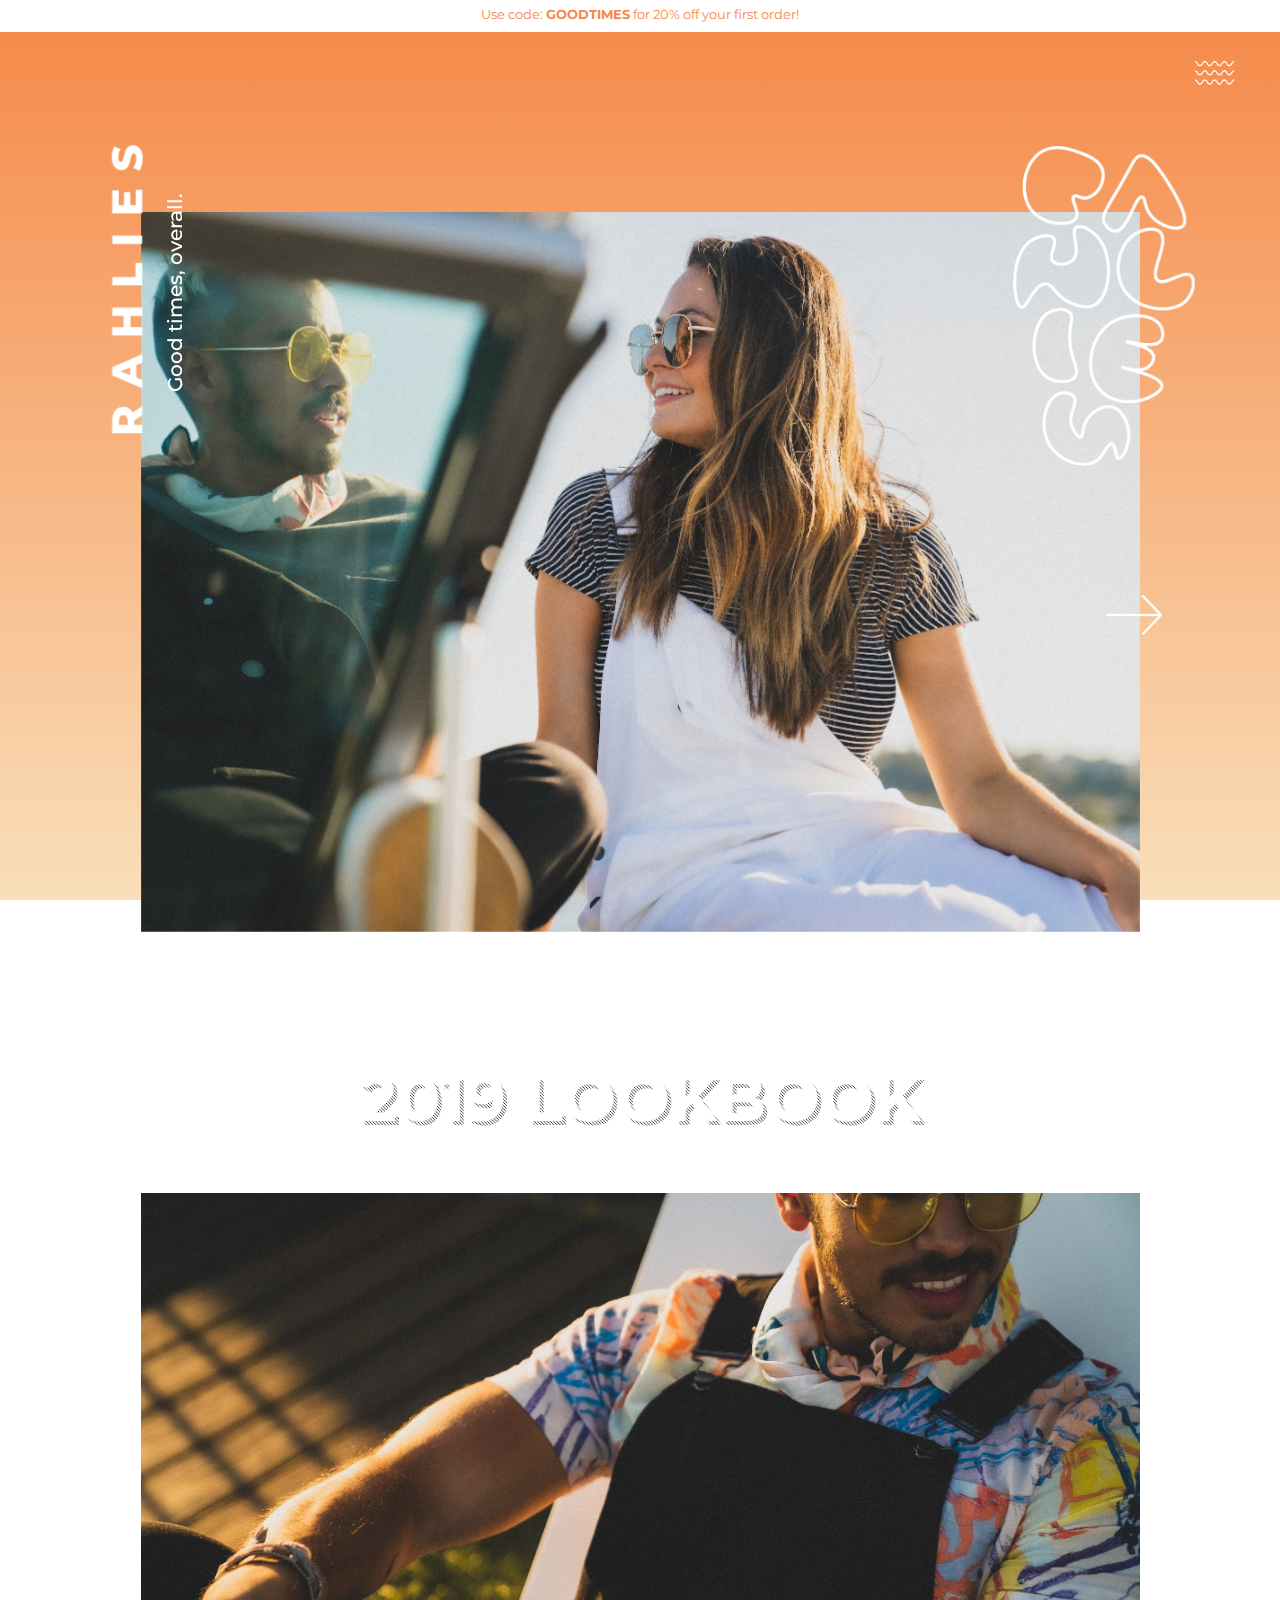
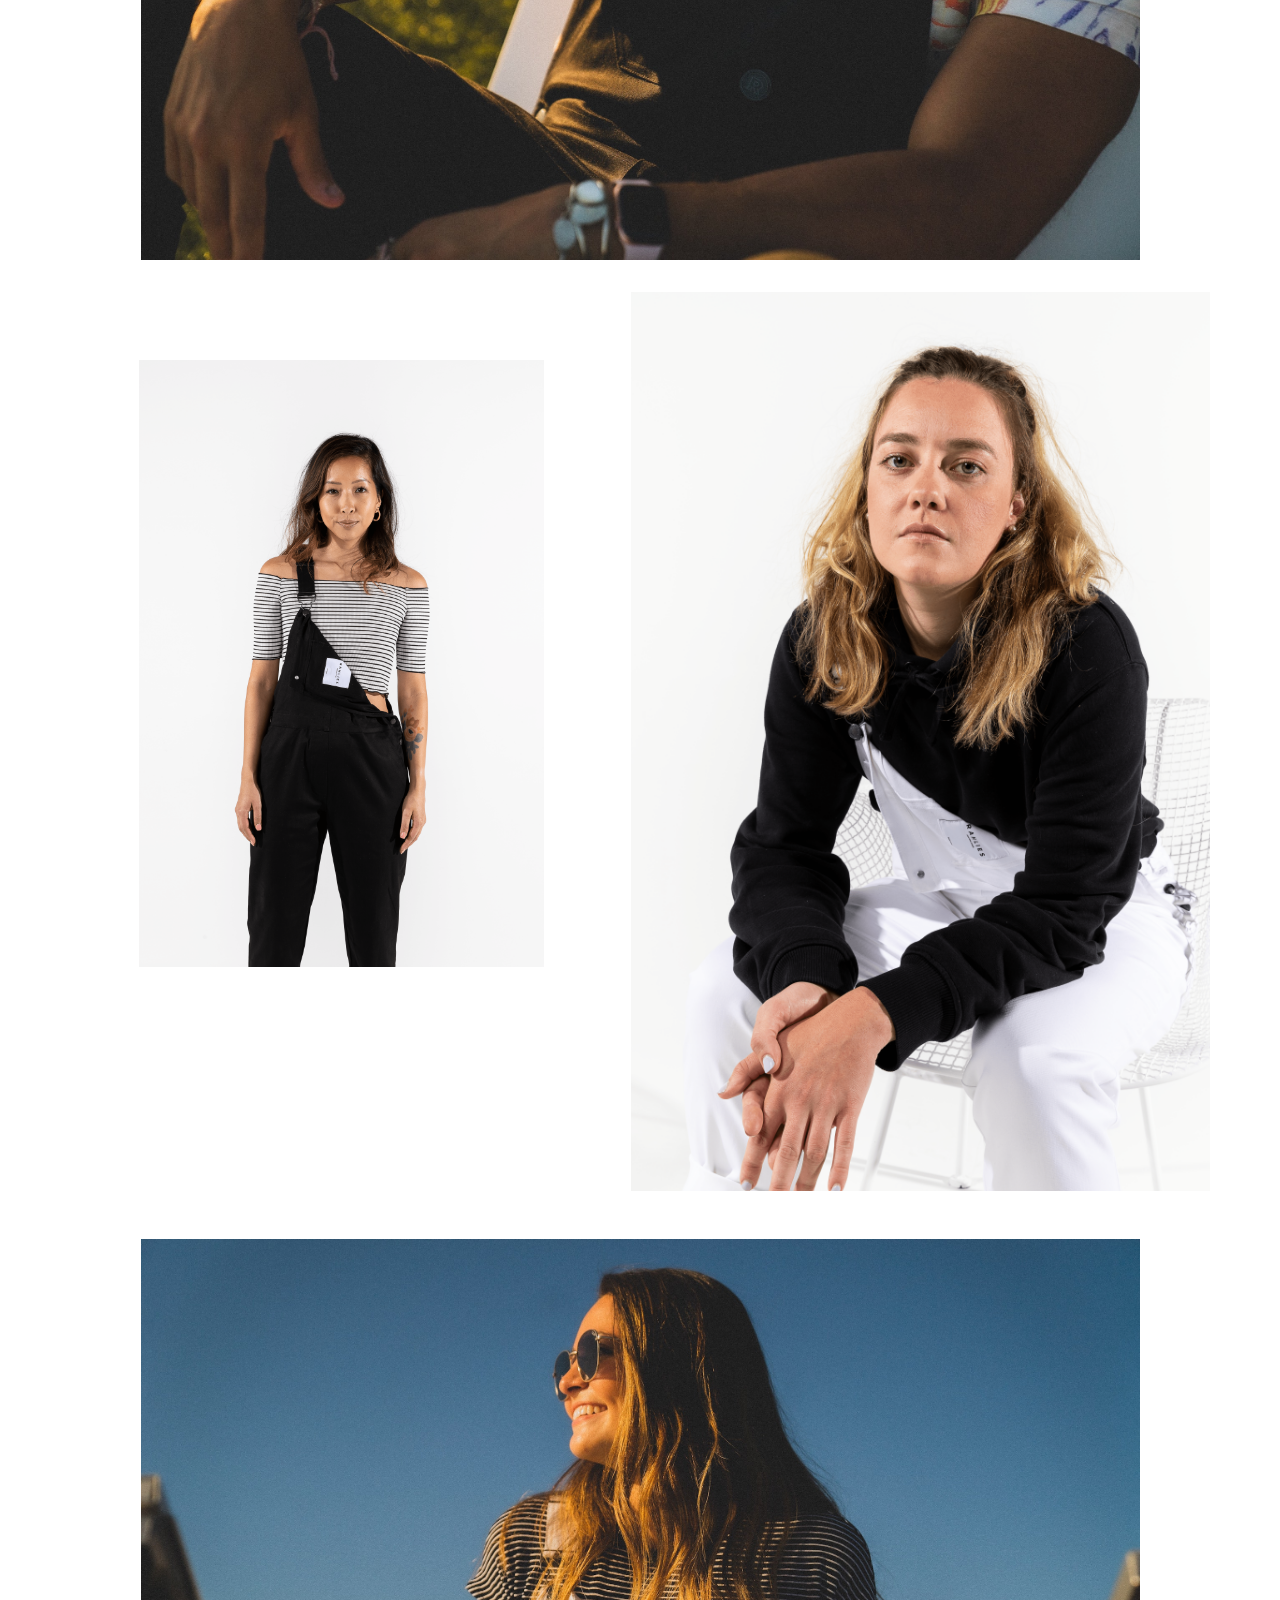
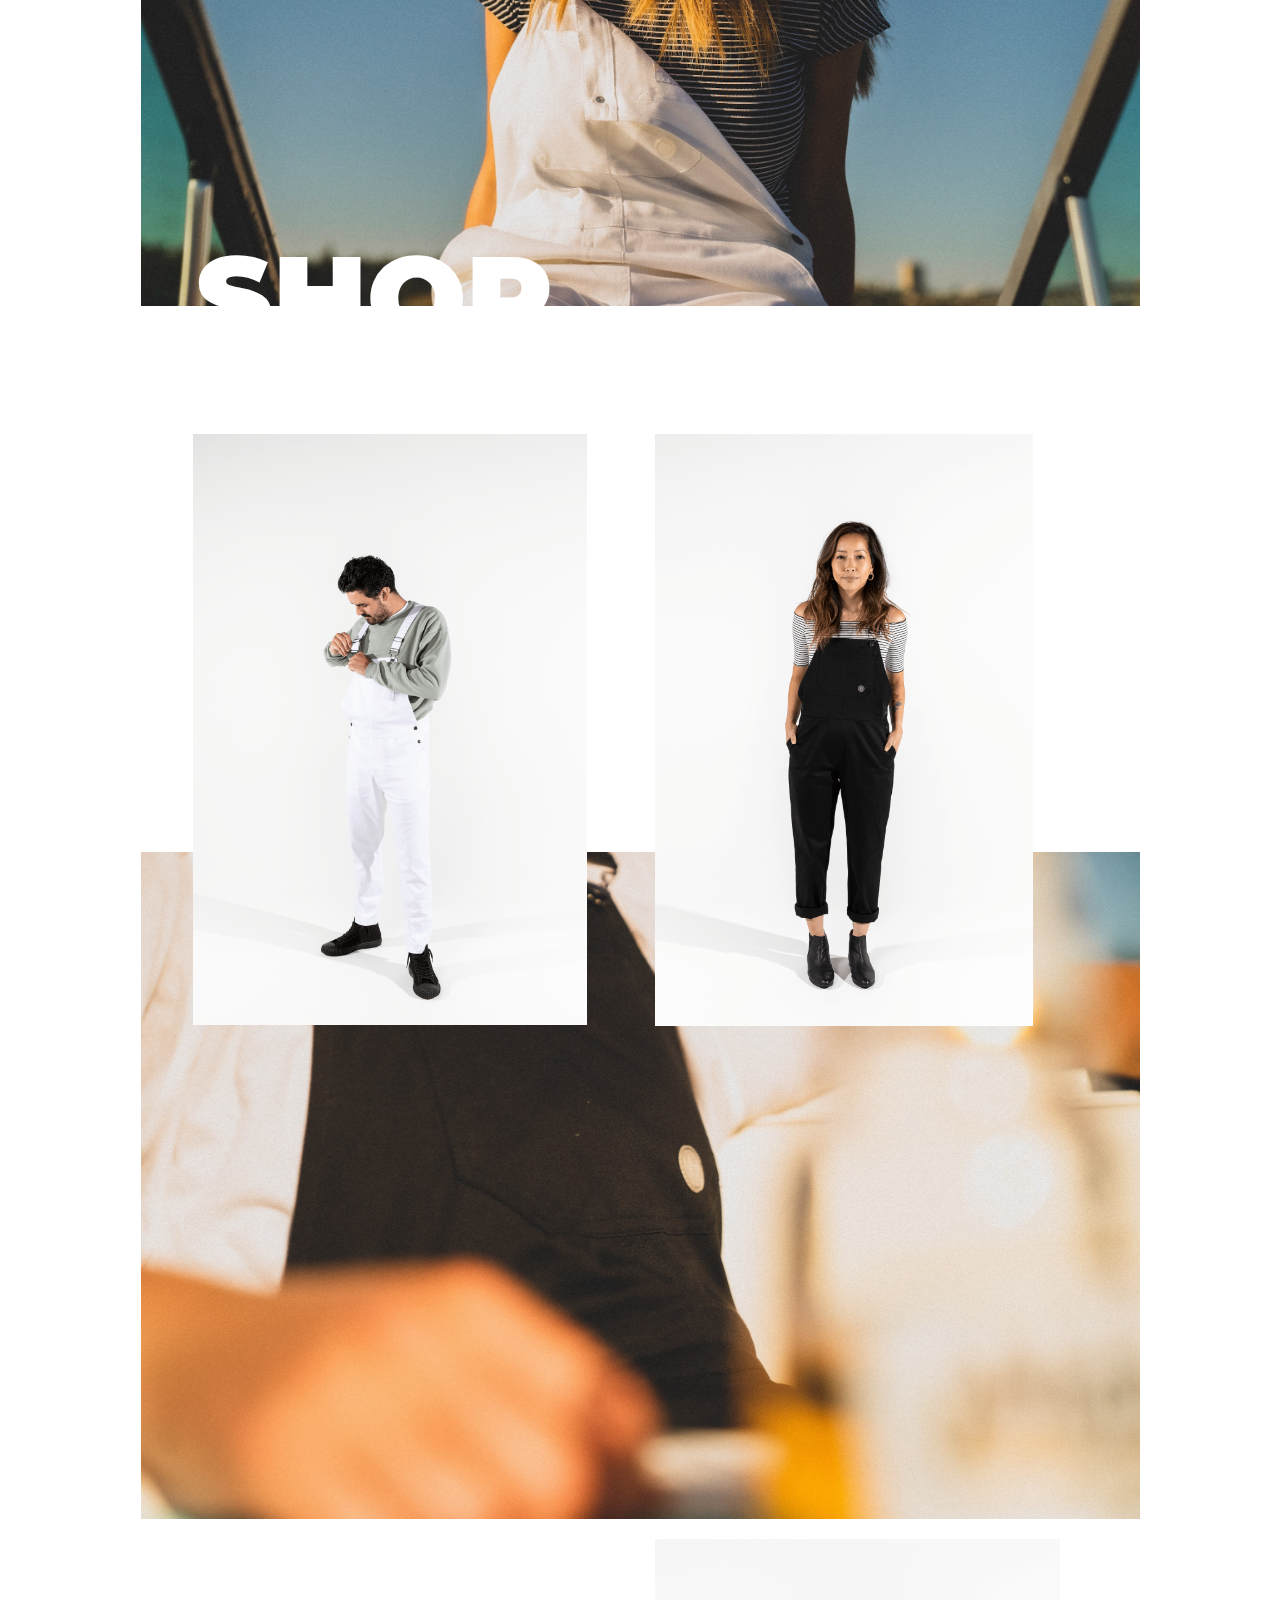
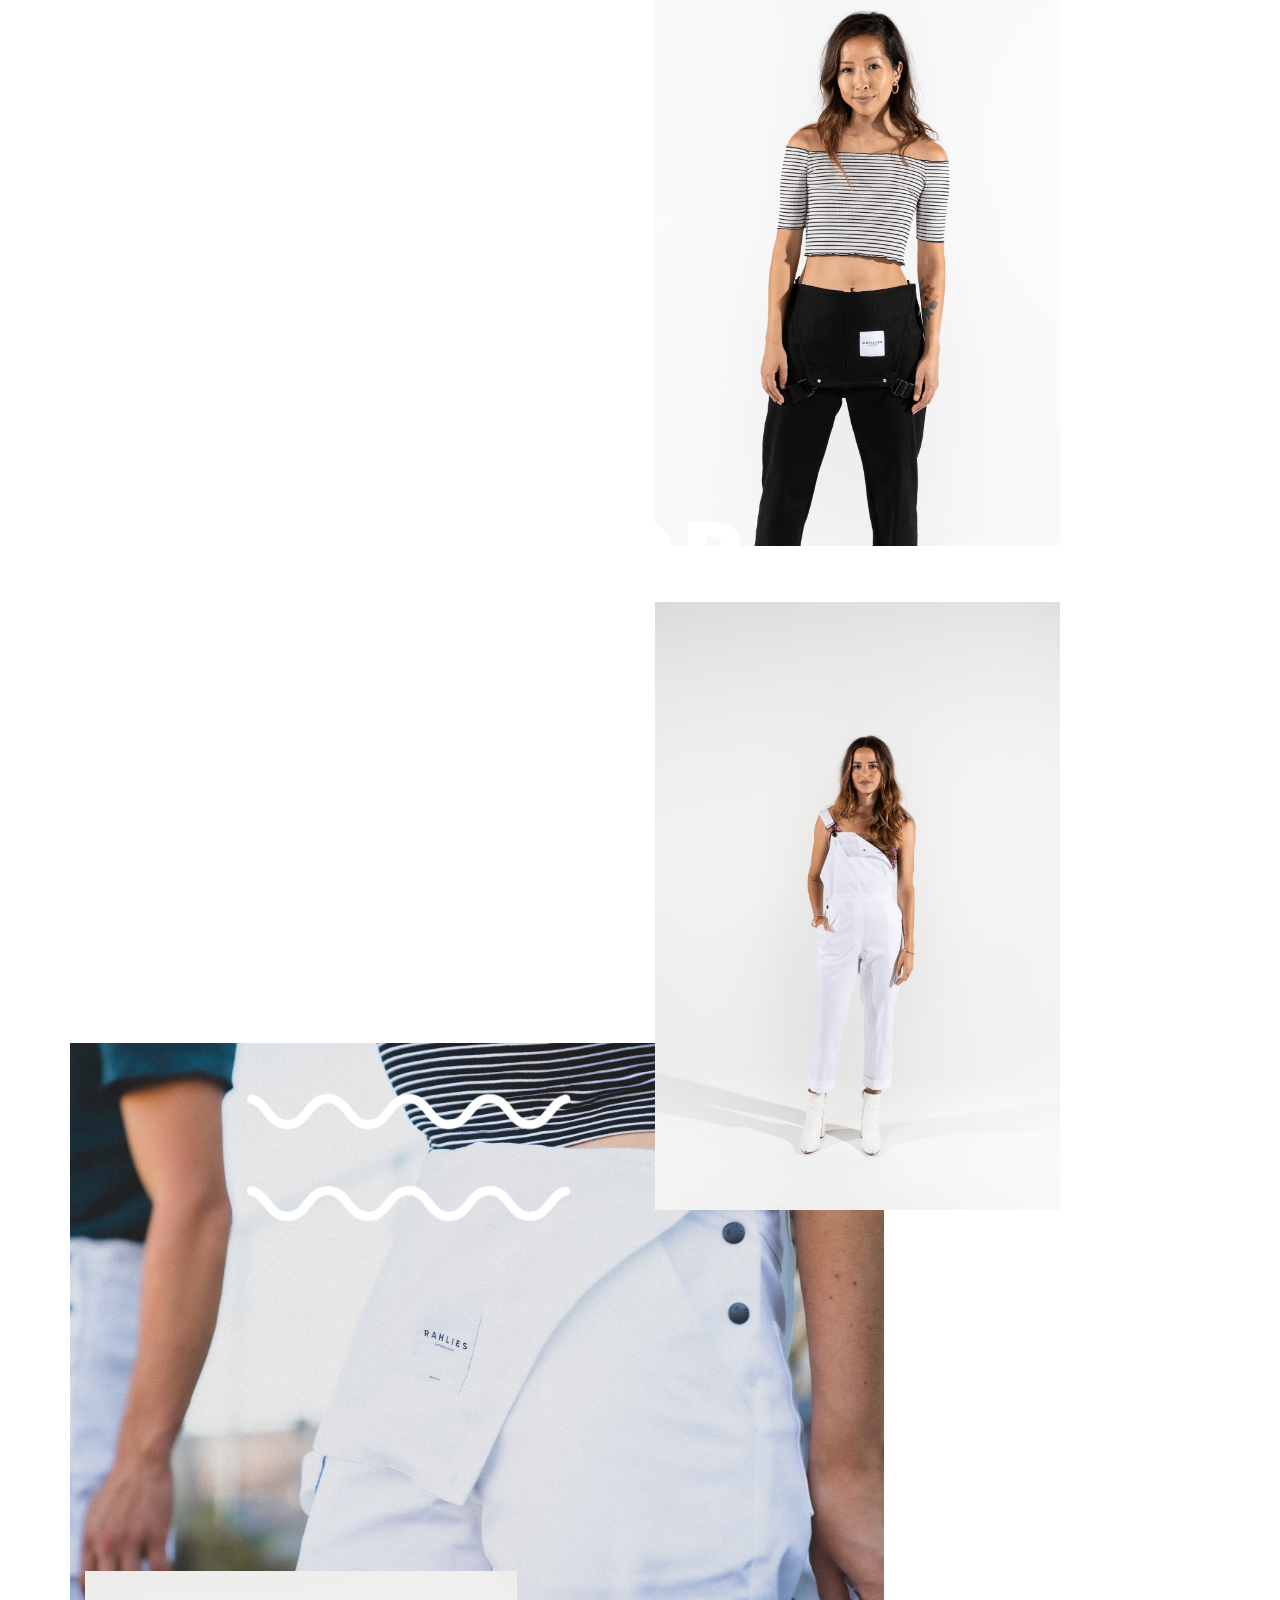
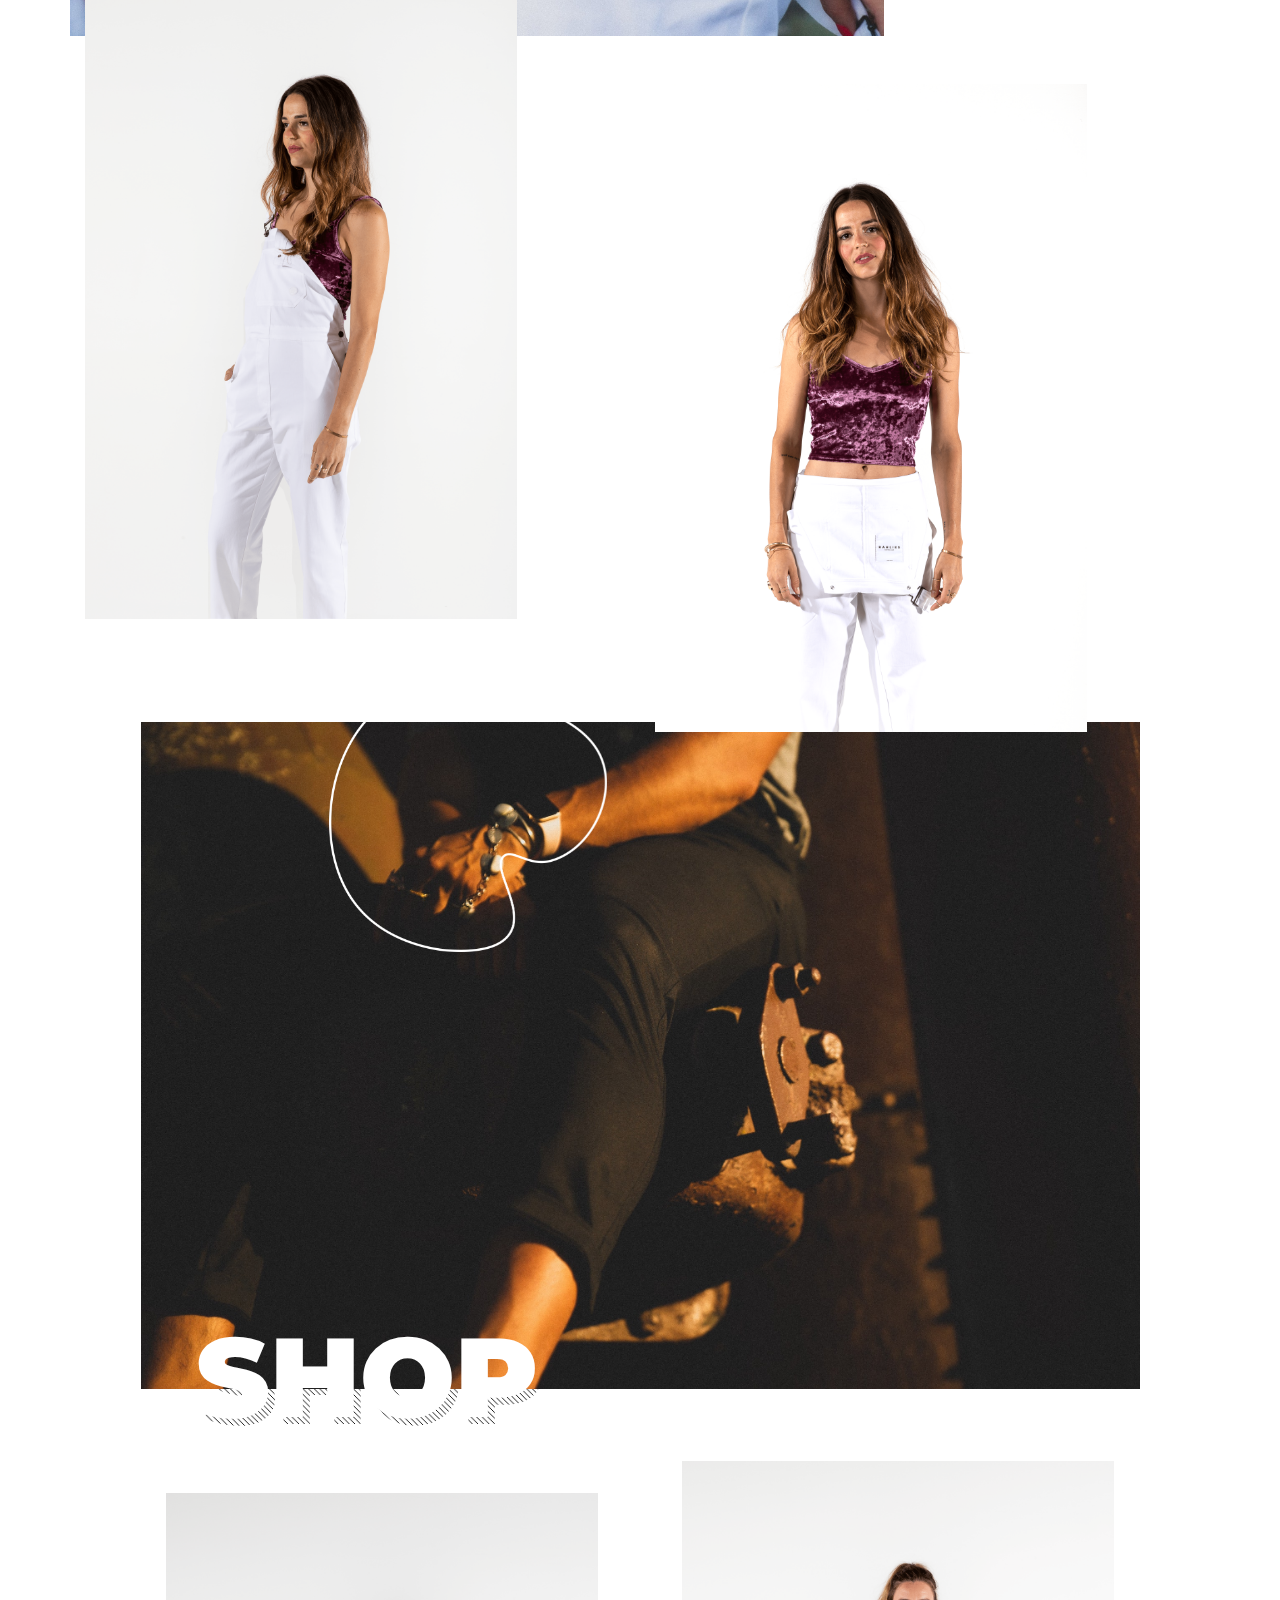
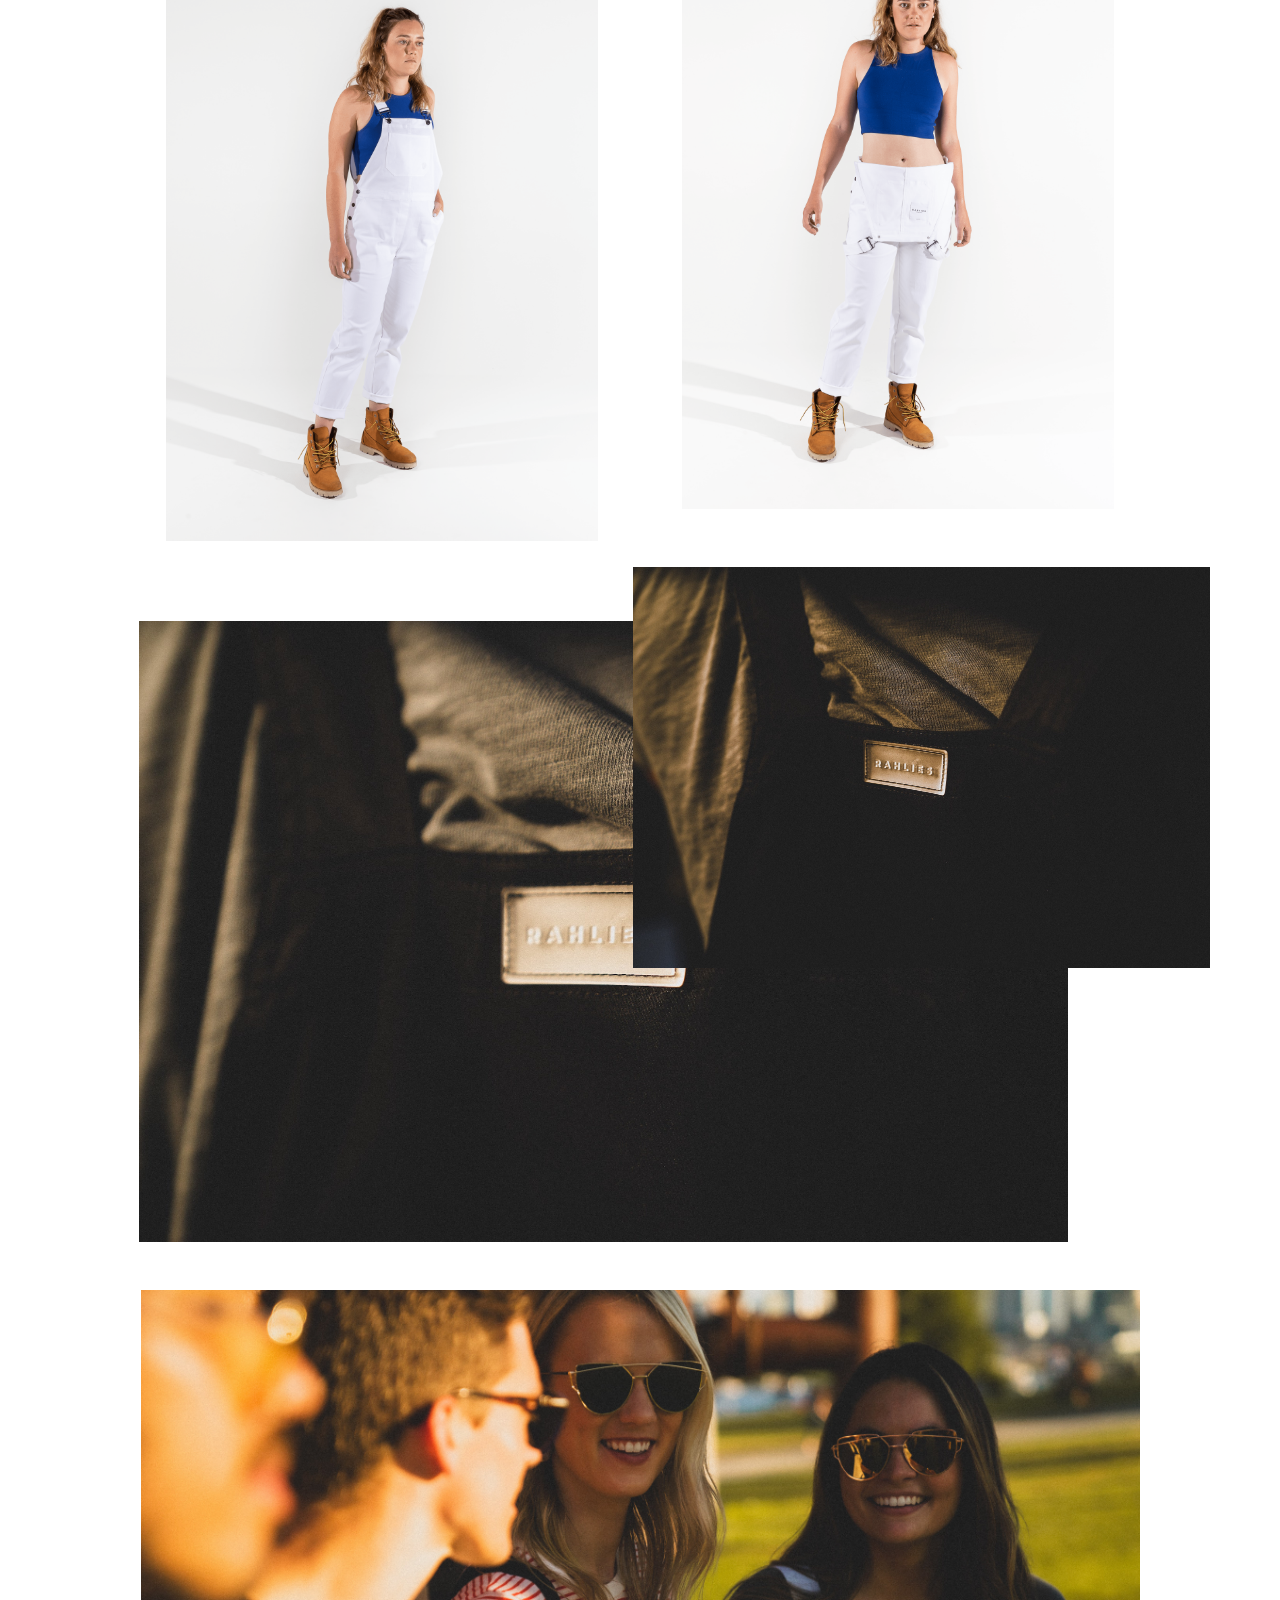
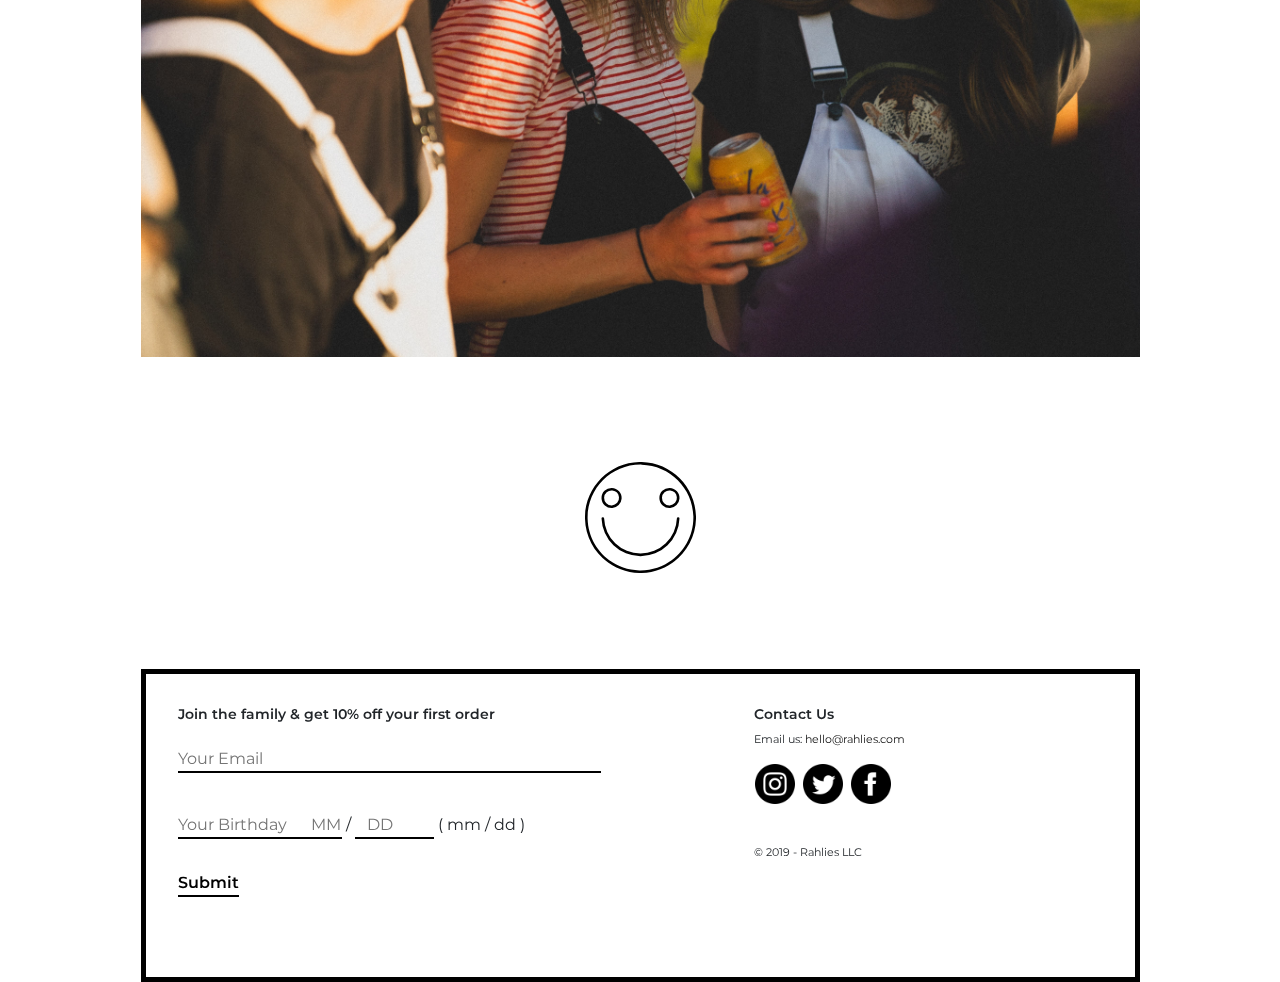
==== index.html @ 3512ba87 "remove black friday sale" ====
<!DOCTYPE html>
<html lang="en">

<head>
  <!-- Global site tag (gtag.js) - Google Analytics -->
<script async src="https://www.googletagmanager.com/gtag/js?id=UA-148819850-1"></script>
<script>
  window.dataLayer = window.dataLayer || [];
  function gtag(){dataLayer.push(arguments);}
  gtag('js', new Date());

  gtag('config', 'UA-148819850-1');
</script>

  <meta charset="utf-8">
  <meta name="viewport" content="width=device-width, initial-scale=1, shrink-to-fit=no">
  <meta name="description" content="Rahlies makes products engineered for a good time - starting with an accessible, durable, and stylish pair of overalls.">
  <meta name="author" content="">
  <!--social graph tags-->
  <meta property="og:title" content="Rahlies - Good times, overall.">
  <meta property="og:description" content="Rahlies overalls are an easy-to-wear uniform for the good times.">
  <meta property="og:image" content="https://rahlies.com/img/rahlies-social.jpg">
  <meta property="og:url" content="https://rahlies.com">

  <meta name="twitter:title" content="Rahlies - Good times, overall.">
  <meta name="twitter:description" content="The easy-to-wear uniform for the good times.">
  <meta name="twitter:image" content="https://rahlies.com/img/rahlies-social.jpg">
  <meta name="twitter:card" content="https://rahlies.com/img/rahlies-social.jpg">  
  <!--end social graph tags-->

  <link rel="icon" type="image/png" href="img/rahlies-favicon.ico">

  <title>Rahlies - Good times, overall.</title>

  <!-- Font Awesome Icons -->
  <link href="vendor/fontawesome-free/css/all.min.css" rel="stylesheet" type="text/css">

  <!-- Google Fonts -->
  <link href="https://fonts.googleapis.com/css?family=Merriweather+Sans:400,700" rel="stylesheet">
  <link href='https://fonts.googleapis.com/css?family=Merriweather:400,300,300italic,400italic,700,700italic' rel='stylesheet' type='text/css'>
  
<link href="https://fonts.googleapis.com/css?family=Montserrat:400,500,600,700,900&display=swap" rel="stylesheet">

  <!-- Plugin CSS -->
  <link href="vendor/magnific-popup/magnific-popup.css" rel="stylesheet">

  <!-- Theme CSS - Includes Bootstrap -->
  <link href="css/creative.css" rel="stylesheet">

  <!-- Facebook Pixel Code -->
<script>
  !function(f,b,e,v,n,t,s)
  {if(f.fbq)return;n=f.fbq=function(){n.callMethod?
  n.callMethod.apply(n,arguments):n.queue.push(arguments)};
  if(!f._fbq)f._fbq=n;n.push=n;n.loaded=!0;n.version='2.0';
  n.queue=[];t=b.createElement(e);t.async=!0;
  t.src=v;s=b.getElementsByTagName(e)[0];
  s.parentNode.insertBefore(t,s)}(window, document,'script',
  'https://connect.facebook.net/en_US/fbevents.js');
  fbq('init', '2423926524486386');
  fbq('track', 'PageView');
</script>
<noscript><img height="1" width="1" style="display:none"
  src="https://www.facebook.com/tr?id=2423926524486386&ev=PageView&noscript=1"
/></noscript>
<!-- End Facebook Pixel Code -->

</head>

<body id="" class="gradient-bg-body">
  
  <div class="full-page">
  <div class="promo-banner">
    <a href="/shop"><p>Use code: <strong>GOODTIMES</strong> for 20% off your first order!</p></a>
  </div>
  <!-- Navigation -->
 <!-- <nav class="navbar navbar-expand-lg navbar-light fixed-top py-3" id="mainNav">
    <div class="container">
      <a class="navbar-brand js-scroll-trigger" href="#page-top">Rahlies</a>
      <button class="navbar-toggler navbar-toggler-right" type="button" data-toggle="collapse" data-target="#navbarResponsive" aria-controls="navbarResponsive" aria-expanded="false" aria-label="Toggle navigation">
        <span class="navbar-toggler-icon"></span>
      </button>
      <div class="collapse navbar-collapse" id="navbarResponsive">
        <ul class="navbar-nav ml-auto my-2 my-lg-0">
          <li class="nav-item">
            <a class="nav-link js-scroll-trigger" href="#about">Brand</a>
          </li>
          <li class="nav-item">
            <a class="nav-link js-scroll-trigger" href="#services">Shop</a>
          </li>
          <li class="nav-item">
            <a class="nav-link js-scroll-trigger" href="#portfolio">Fun</a>
          </li>
          <li class="nav-item">
            <a class="nav-link js-scroll-trigger" href="#contact">Contact</a>
          </li>
        </ul>
      </div>
    </div>
  </nav> -->
<nav class="navbar navbar-light bg-light">
      <!--<a class="navbar-brand nav-left-logo" href="#">
        <img class="nav-logo" src="../img/rahlies-avatar.png">
      </a>-->
    <button class="navbar-toggler" type="button" data-toggle="collapse" data-target="#navbarNavAltMarkup" aria-controls="navbarNavAltMarkup" aria-expanded="false" aria-label="Toggle navigation">
      <p><span class="navbar-toggler-icon"></span>
        <!--<span class="navbar-toggler-icon"></span>--></p>
    </button>
    <div class="collapse navbar-collapse" id="navbarNavAltMarkup">
      <div class="navbar-nav">
        <!--<p><span class="toggler-text">MENU</span>-->
        <!--<span class="navbar-toggler-icon"></span></p>-->
        <div class="spacer"></div>
        <a class="nav-item nav-link nav-link-1 collapsed-nav-link" href="/">HOME</a>
        <a class="nav-item nav-link nav-link-1 collapsed-nav-link" href="/brand">BRAND</a>
        <a class="nav-item nav-link nav-link-2 collapsed-nav-link" href="/shop">SHOP</a>
        <a class="nav-item nav-link nav-link-4 collapsed-nav-link" href="#" data-toggle="modal" data-target="#exampleModalCenter">CONTACT</a>
        <a class="nav-item nav-link nav-link-2 collapsed-nav-link" href="/fun">FUN</a>
        <a href="/fun"><img src="img/rahlies-illo-smile-white.png"></a>
        
      </div>
    </div>
  </nav>

<div class="col hero-link-top-left text-left sticky-logo">
  <a href="/"><img src="img/rahlies-logo-white.svg"></a>
  <!--<a class="hero-link brand-link" data-shadow="BRAND" href="/brand">BRAND</a>-->
</div>

<div class="col hero-link-top-left text-left">
  <h1>Good times, overall.</h1>
  <!--<a class="hero-link brand-link" data-shadow="BRAND" href="/brand">BRAND</a>-->
</div>
  <!-- Masthead -->


  <header class="masthead">
    <div class="container container-bg">
      <!--<div class="row">
        <div class="col text-center hero-logo-row">
          <img class="hero-logo" src="img/rahlies-avatar.png">

        </div>
      </div>-->
      <div class="row">
        
        <div class="col hero-link-top-right text-right">
          
          <img class="rahlies-tattoo" src="img/rahlies-seasonal-treatment-white.png">
          
        </div>
      </div>
      <div class="row">
        <div id="carouselExampleIndicators" class="col-lg align-self-center carousel slide" data-ride="carousel" data-interval="false">
         <!-- <ol class="carousel-indicators">
              <li data-target="#carouselExampleIndicators" data-slide-to="0" class="active"></li>
              <li data-target="#carouselExampleIndicators" data-slide-to="1"></li>
              <li data-target="#carouselExampleIndicators" data-slide-to="2"></li>
            </ol> -->
          <div class="hero-overlay carousel-inner">
          
              <div class="carousel-item active">
                <img class="hero-img" src="img/DSC08153-min.jpg">
              </div>

              <div class="carousel-item">
                <img class="hero-img" src="img/DSC08494-min.jpg">
              </div>

              <div class="carousel-item">
                <img class="hero-img" src="img/DSC08567-min.jpg">
              </div>

              <div class="carousel-item">
                <img class="hero-img" src="img/DSC08073-min.jpg">
              </div>

              <!--<h1 class="hero-text">Good times, overall.</h1>-->
            <!--<h1 class="hero-text"><a class="hero-link shop-link" href="/shop">
            <span>G</span>
            <span>o</span>
            <span>o</span>
            <span>d&nbsp;</span>
            <span>t</span>
            <span>i</span>
            <span>m</span>
            <span>e</span>
            <span>s</span>
            <span>,&nbsp;</span>
            <span>o</span>
            <span>v</span>
            <span>e</span>
            <span>r</span>
            <span>a</span>
            <span>l</span>
            <span>l</span>
            <span>.</span>
          </a>
          </h1>-->
              <!--<img class="hero-text-logo" src="img/rahlies-white.png">-->
              <!--<img class="hero-logo" src="img/rahlies-avatar.png">-->
            
            
          </div>
          <!--<a class="carousel-control-prev" href="#carouselExampleIndicators" role="button" data-slide="prev">
            <span class="carousel-control-prev-icon" aria-hidden="true"></span>
            <span class="sr-only">Previous</span>
          </a>-->
          <a class="carousel-control-next" href="#carouselExampleIndicators" role="button" data-slide="next">
            <span class="carousel-control-next-icon" aria-hidden="true"></span>
            <span class="sr-only">Next</span>
          </a>
        </div>
      </div>
      <div class="row">
        <div class="col hero-link-base-left text-left">
          <!--<a class="hero-link fun-link" href="/fun">FUN</a>-->
        </div>
        <div class="col hero-link-base-right text-right">
          <!-- Button trigger modal 
          <a class="hero-link shop-link" href="/shop">
            <span>S</span>
            <span>H</span>
            <span>O</span>
            <span>P</span>
          </a>-->

          
          <!--<a class="hero-link brand-link contact-link" data-shadow="CONTACT" href="" data-toggle="modal" data-target="#exampleModalCenter">CONTACT</a>-->

        </div>
      </div>
    </div>
  </header>

<div class="spacer"></div>
<div class="spacer"></div>


<!--LOOKBOOK START-->  

<div class="container lookbook-container">
    <!--<hr class="home-hr">-->
    <div class="spacer"></div>
    <div class="spacer"></div>
    <div class="spacer"></div>
    <div class="spacer"></div>
    <div class="spacer"></div>
    <div class="spacer"></div>

  
      <div class="row text-center" id="lookbook">
        <div class="col">
          <h2><span class="hero-link brand-link contact-link" data-shadow="2019 ">2019&nbsp;</span><span class="hero-link brand-link contact-link" data-shadow="LOOKBOOK">LOOKBOOK</span></h2>
        </div>
      </div>

      <div class="lookbook-hero negative-spacer-big">
        <img class="lookbook-img" src="img/compressjpeg/DSC08567-min.jpg">
      </div>

      <div class="row lookbook-right">
        <div class="col-6">
          <img class="lookbook-img-left-1 lookbook-img" src="img/compresspng/RAHLIES_SELECTS-2-min.png">
        </div>
        <div class="col-6">
          <img class="lookbook-img-right-1 lookbook-img" src="img/compresspng/RAHLIES_SELECTS-7-min.png">
        </div>
      </div>

      <div class="lookbook-hero">
        <img class="lookbook-img" src="img/compressjpeg/DSC08304-min.jpg">
      </div>
      
      <div class="lookbook-link-left">
        <a class="fun-link" href="/shop">SHOP</a>
      </div>
      
      <div class="row lookbook-even">
        <div class="col-6">
          <img class="lookbook-even-left lookbook-img" src="img/compresspng/RAHLIES_SELECTS-12-min.png">
        </div>
        <div class="col-6">
          <img class="lookbook-even-right lookbook-img" src="img/compresspng/RAHLIES_SELECTS-1-min.png">
        </div>
      </div>

      <div class="lookbook-hero">
        <img class="lookbook-img" src="img/compressjpeg/DSC08210-min.jpg">
      </div>
    

      <div class="row lookbook-left">
        <div class="col-6">
          <img class="lookbook-left-img-left lookbook-img" src="img/compresspng/RAHLIES_SELECTS-9-min.png">
        </div>
        <div class="col-6">
          <img class="lookbook-left-img-right lookbook-img" src="img/compresspng/RAHLIES_SELECTS-4-min.png">
        </div>
      </div>

      <div class="lookbook-link-right">
        <a class="shop-link" href="/shop">
          <span>S</span>
          <span>H</span>
          <span>O</span>
          <span>P</span>
        </a>
      </div>

      <div class="row lookbook-left-graphic">
        <div class="col-6">
          <img class="lookbook-left-graphic-img" src="img/waves-2.png">
        </div>
        <div class="col-6">
          <img class="lookbook-left-img-right lookbook-img" src="img/compresspng/RAHLIES_SELECTS-15-min.png">
        </div>
      </div>

      <div class="lookbook-hero-left">
        <img class="lookbook-img" src="img/compressjpeg/DSC08081-min.jpg">
      </div>

      <div class="row lookbook-left-high">
        <div class="col-6">
          <img class="lookbook-left-high-left lookbook-img" src="img/compresspng/RAHLIES_SELECTS-16-min.png">
        </div>
        <div class="col-6">
          <img class="lookbook-left-high-right lookbook-img" src="img/compresspng/RAHLIES_SELECTS-17-min.png">
        </div>
      </div>

      <div class="lookbook-graphic-left">
        <img src="img/rahlies-r.png">
      </div>

      <div class="lookbook-hero">
        <img class="lookbook-img" src="img/compressjpeg/DSC08538-min.jpg">
      </div>

      <div class="lookbook-link-left negative-spacer">
        <a class="" href="/shop">
          <span class="lookbook-shop-link" data-shadow="SHOP">SHOP</span>
        </a>
      </div>

      <div class="row lookbook-right-high">
        <div class="col-6">
          <img class="lookbook-right-high-left lookbook-img" src="img/compresspng/RAHLIES_SELECTS-5-min.png">
        </div>
        <div class="col-6">
          <img class="lookbook-right-high-right lookbook-img" src="img/compresspng/RAHLIES_SELECTS-6-min.png">
        </div>
      </div>

      <div class="row lookbook-left-large">
        <div class="col-6">
          <img class="lookbook-left-large-left lookbook-img" src="img/compressjpeg/DSC08094-min.jpg">
        </div>
        <div class="col-6">
          <img class="lookbook-left-large-right lookbook-img" src="img/compressjpeg/DSC08090-min.jpg">
        </div>
      </div>

      <div class="lookbook-hero">
        <img class="lookbook-img" src="img/DSC08497-min.jpg">
      </div>
<div class="spacer"></div>
    <div class="text-center">
      <a href="/fun"><img class="lookbook-center-graphic" src="img/rahlies-illo-smile.svg"></a>
    </div>



  </div>

<!--LOOKBOOK END-->

   <footer>
      <div class="container">
        <div class="row footer-box">
          <div class="col-md-7 footer-email">
            <h5>Join the family & get 10% off your first order </h5>

            <!-- Begin Mailchimp Signup Form -->
            
            <div id="mc_embed_signup">
            <form action="https://gmail.us4.list-manage.com/subscribe/post?u=6692727a1b8654508b4d84a8b&amp;id=1fada4ad0e" method="post" id="mc-embedded-subscribe-form" name="mc-embedded-subscribe-form" class="validate" target="_blank" novalidate>
                <div id="mc_embed_signup_scroll">
              
            <div class="mc-field-group">
            </label>
              <input type="email" value="" name="EMAIL" class="email-form required email" id="mce-EMAIL" placeholder="Your Email">
            </div>
            
            <div class="mc-field-group size1of2">
              <div class="datefield birthday-form">
                <!--<label for="mce-BIRTHDAY-month">Birthday </label>-->
                <span class="subfield monthfield"><input class="birthday bday-input-left" type="text" pattern="[0-9]*" value="" placeholder="Your Birthday      MM" size="2" maxlength="2" name="BIRTHDAY[month]" id="mce-BIRTHDAY-month"></span> / 
                <span class="subfield dayfield"><input class="birthday bday-input-right" type="text" pattern="[0-9]*" value="" placeholder="   DD" size="2" maxlength="2" name="BIRTHDAY[day]" id="mce-BIRTHDAY-day"></span> 
                <span class="small-meta nowrap">( mm / dd )</span>
              </div>
            </div>  <div id="mce-responses" class="clear">
                <div class="response" id="mce-error-response" style="display:none"></div>
                <div class="response" id="mce-success-response" style="display:none"></div>
              </div>    <!-- real people should not fill this in and expect good things - do not remove this or risk form bot signups-->
                <div style="position: absolute; left: -5000px;" aria-hidden="true"><input type="text" name="b_6692727a1b8654508b4d84a8b_1fada4ad0e" tabindex="-1" value=""></div>
                <div class="clear"><input type="submit" value="Submit" name="subscribe" id="mc-embedded-subscribe" class="button email-submit"></div>
                </div>
            </form>
            </div>
            <script type='text/javascript' src='//s3.amazonaws.com/downloads.mailchimp.com/js/mc-validate.js'></script><script type='text/javascript'>(function($) {window.fnames = new Array(); window.ftypes = new Array();fnames[0]='EMAIL';ftypes[0]='email';fnames[1]='FNAME';ftypes[1]='text';fnames[2]='LNAME';ftypes[2]='text';fnames[3]='ADDRESS';ftypes[3]='address';fnames[4]='PHONE';ftypes[4]='phone';fnames[5]='BIRTHDAY';ftypes[5]='birthday';}(jQuery));var $mcj = jQuery.noConflict(true);</script>
<!--End mc_embed_signup-->


            
          </div>
          <div class="col-md-5 footer-contact">
            <h5>Contact Us</h5>
            <p>Email us: <a href="mailto:hello@rahlies.com">hello@rahlies.com</a></p>
            <!--<p>Text us: 503-704-9586</p>-->
            <div class="row social-icons">
              <a class="social-icon" target="_blank" href="https://www.instagram.com/rahlies"><img src="img/instagram-black.png"></a>
              <a class="social-icon" target="_blank" href="https://twitter.com/RahliesOveralls"><img src="img/twitter-black.png"></a>
              <a class="social-icon" target="_blank" href="https://www.facebook.com/rahliesoveralls"><img src="img/facebook-black.png"></a>
            </div>
            <p class="text-left hero-copyright">&copy; 2019 - Rahlies LLC</p>
          </div>
        </div>
      </div>
    </footer>

</div>
    <!--Contact Modal -->
            <div class="modal fade" id="exampleModalCenter" tabindex="-1" role="dialog" aria-labelledby="exampleModalCenterTitle" aria-hidden="true">
              <div class="modal-dialog modal-dialog-centered" role="document">
                <div class="modal-content">
                  <div class="modal-header">
                    <p class="modal-title col row text-left" id="exampleModalLongTitle">Question? Partnership idea? Party invite?<br>We'd love to hear from you here or at <a href="mailto:hello@rahlies.com">hello@rahlies.com</a>.</p>
                   <img class="contact-treatment" src="img/rahlies-seasonal-treatment.svg">
                   <img class="contact-treatment-2" src="img/rahlies-illo-smile.svg">
                    <button type="button" class="close" data-dismiss="modal" aria-label="Close">
                      <span aria-hidden="true">&times;</span>
                    </button>
                  </div>
                  
                  <div class="modal-body">
                    <form method="POST" action="https://formspree.io/hello@rahlies.com">
                      <input class="col contact-form form-control form-control-top" type="email" name="email" placeholder="Your email">
                      <textarea class="col contact-form form-control form-control-bottom" name="message" placeholder="Your message"></textarea>
                      <button class="col contact-submit" type="submit">SEND</button>
                    </form>
                  </div>
                  
                </div>
              </div>
            </div>
<!--Contact Modal end-->


  <!-- Portfolio Section
  <section id="portfolio">
    <div class="container-fluid p-0">
      <div class="row no-gutters">
        <div class="col-lg-4 col-sm-6">
          <a class="portfolio-box" href="img/portfolio/fullsize/1.jpg">
            <img class="img-fluid" src="img/portfolio/thumbnails/1.jpg" alt="">
            <div class="portfolio-box-caption">
              <div class="project-category text-white-50">
                Category
              </div>
              <div class="project-name">
                Project Name
              </div>
            </div>
          </a>
        </div>
        <div class="col-lg-4 col-sm-6">
          <a class="portfolio-box" href="img/portfolio/fullsize/2.jpg">
            <img class="img-fluid" src="img/portfolio/thumbnails/2.jpg" alt="">
            <div class="portfolio-box-caption">
              <div class="project-category text-white-50">
                Category
              </div>
              <div class="project-name">
                Project Name
              </div>
            </div>
          </a>
        </div>
        <div class="col-lg-4 col-sm-6">
          <a class="portfolio-box" href="img/portfolio/fullsize/3.jpg">
            <img class="img-fluid" src="img/portfolio/thumbnails/3.jpg" alt="">
            <div class="portfolio-box-caption">
              <div class="project-category text-white-50">
                Category
              </div>
              <div class="project-name">
                Project Name
              </div>
            </div>
          </a>
        </div>
        <div class="col-lg-4 col-sm-6">
          <a class="portfolio-box" href="img/portfolio/fullsize/4.jpg">
            <img class="img-fluid" src="img/portfolio/thumbnails/4.jpg" alt="">
            <div class="portfolio-box-caption">
              <div class="project-category text-white-50">
                Category
              </div>
              <div class="project-name">
                Project Name
              </div>
            </div>
          </a>
        </div>
        <div class="col-lg-4 col-sm-6">
          <a class="portfolio-box" href="img/portfolio/fullsize/5.jpg">
            <img class="img-fluid" src="img/portfolio/thumbnails/5.jpg" alt="">
            <div class="portfolio-box-caption">
              <div class="project-category text-white-50">
                Category
              </div>
              <div class="project-name">
                Project Name
              </div>
            </div>
          </a>
        </div>
        <div class="col-lg-4 col-sm-6">
          <a class="portfolio-box" href="img/portfolio/fullsize/6.jpg">
            <img class="img-fluid" src="img/portfolio/thumbnails/6.jpg" alt="">
            <div class="portfolio-box-caption p-3">
              <div class="project-category text-white-50">
                Category
              </div>
              <div class="project-name">
                Project Name
              </div>
            </div>
          </a>
        </div>
      </div>
    </div>
  </section>-->

  <!-- Footer 
  <footer class="bg-light py-5">
    <div class="container">
      <div class="small text-center text-muted">Copyright &copy; 2019 - Rahlies LLC</div>
    </div>
  </footer>-->

  <!-- Buy button -->

<script type="text/javascript">
/*<![CDATA[*/
(function () {
  var scriptURL = 'https://sdks.shopifycdn.com/buy-button/latest/buy-button-storefront.min.js';
  if (window.ShopifyBuy) {
    if (window.ShopifyBuy.UI) {
      ShopifyBuyInit();
    } else {
      loadScript();
    }
  } else {
    loadScript();
  }
  function loadScript() {
    var script = document.createElement('script');
    script.async = true;
    script.src = scriptURL;
    (document.getElementsByTagName('head')[0] || document.getElementsByTagName('body')[0]).appendChild(script);
    script.onload = ShopifyBuyInit;
  }
  function ShopifyBuyInit() {
    var client = ShopifyBuy.buildClient({
      domain: 'rahlies.myshopify.com',
      storefrontAccessToken: 'd102430037b108e40ee23a835d74143f',
    });
    ShopifyBuy.UI.onReady(client).then(function (ui) {
      ui.createComponent('cart', {
        id: '2004494417966',
        node: document.getElementById('product-component-1567999384194'),
        moneyFormat: '%24%7B%7Bamount%7D%7D',
        options: {
  "product": {
    "styles": {
      "product": {
        "@media (min-width: 601px)": {
          "max-width": "calc(25% - 20px)",
          "margin-left": "20px",
          "margin-bottom": "50px"
        },
        "text-align": "left"
      },
      "button": {
        "font-family": "Montserrat, sans-serif",
        "font-weight": "bold",
        "font-size": "14px",
        "padding-top": "10px",
        "padding-bottom": "10px",
        "padding-left": "15px",
        "padding-right": "15px",
        "color": "#fff",
        ":hover": {
          "color": "#000",
          "background-color": "#e6e6e6"
        },
        "background-color": "#111",
        ":focus": {
          "background-color": "#e6e6e6"
        }
      },
      "quantityInput": {
        "font-size": "14px",
        "padding-top": "15px",
        "padding-bottom": "15px"
      }
    },
    "contents": {
      "img": false,
      "title": false,
      "price": false
    },
    "text": {
      "button": "Add to cart"
    },
    "googleFonts": [
      "Montserrat"
    ]
  },
  "productSet": {
    "styles": {
      "products": {
        "@media (min-width: 601px)": {
          "margin-left": "-20px"
        }
      }
    }
  },
  "modalProduct": {
    "contents": {
      "img": false,
      "imgWithCarousel": true,
      "button": false,
      "buttonWithQuantity": true
    },
    "styles": {
      "product": {
        "@media (min-width: 601px)": {
          "max-width": "100%",
          "margin-left": "0px",
          "margin-bottom": "0px"
        }
      },
      "button": {
        "font-family": "Montserrat, sans-serif",
        "font-weight": "bold",
        "font-size": "14px",
        "padding-top": "15px",
        "padding-bottom": "15px",
        "color": "#fff",
        ":hover": {
          "color": "#000000",
          "background-color": "#e6e6e6"
        },
        "background-color": "#111",
        ":focus": {
          "background-color": "#e6e6e6"
        }
      },
      "quantityInput": {
        "font-size": "14px",
        "padding-top": "15px",
        "padding-bottom": "15px"
      }
    },
    "googleFonts": [
      "Montserrat"
    ],
    "text": {
      "button": "Add to cart"
    }
  },
  "option": {
    "styles": {
      "label": {
        "font-family": "Montserrat",
        "font-size": "12px",
    "margin-left": ".2rem",
    "color": "black"
      },
      "select": {
        "font-family": "Montserrat, sans-serif",
        "font-weight": "bold"
      }
    },
    "googleFonts": [
      "Montserrat"
    ]
  },
 "cart": {
    "styles": {
      "button": {
        "font-family": "Montserrat, sans-serif",
        "font-weight": "bold",
        "font-size": "14px",
        "padding-top": "15px",
        "padding-bottom": "15px",
        "color": "#fff",
        ":hover": {
          "color": "#fff",
          "background-color": "#e6e6e6"
        },
        "background-color": "#111",
        ":focus": {
          "background-color": "#e6e6e6"
        }
      }
    },
    "text": {
      "total": "Subtotal",
      "button": "Checkout"
    },
    "googleFonts": [
      "Montserrat"
    ]
  },
  "toggle": {
    "styles": {
      "toggle": {
        "font-family": "Montserrat, sans-serif",
        "font-weight": "bold",
        "background-color": "#111",
        ":hover": {
          "background-color": "#111"
        },
        ":focus": {
          "background-color": "#e6e6e6"
        }
      },
      "count": {
        "font-size": "14px",
        "color": "#fff",
        ":hover": {
          "color": "#fff"
        }
      },
      "iconPath": {
        "fill": "#fff"
      }
    },
    "googleFonts": [
      "Montserrat"
    ]
  }
},
      });
    });
  }
})();
/*]]>*/
</script>

  <!-- Bootstrap core JavaScript -->
  <script src="vendor/jquery/jquery.min.js"></script>
  <script src="vendor/bootstrap/js/bootstrap.bundle.min.js"></script>

  <!-- Plugin JavaScript -->
  <script src="vendor/jquery-easing/jquery.easing.min.js"></script>
  <script src="vendor/magnific-popup/jquery.magnific-popup.min.js"></script>

  <!-- Custom scripts for this template -->
  <script src="js/creative.min.js"></script>

</body>

</html>
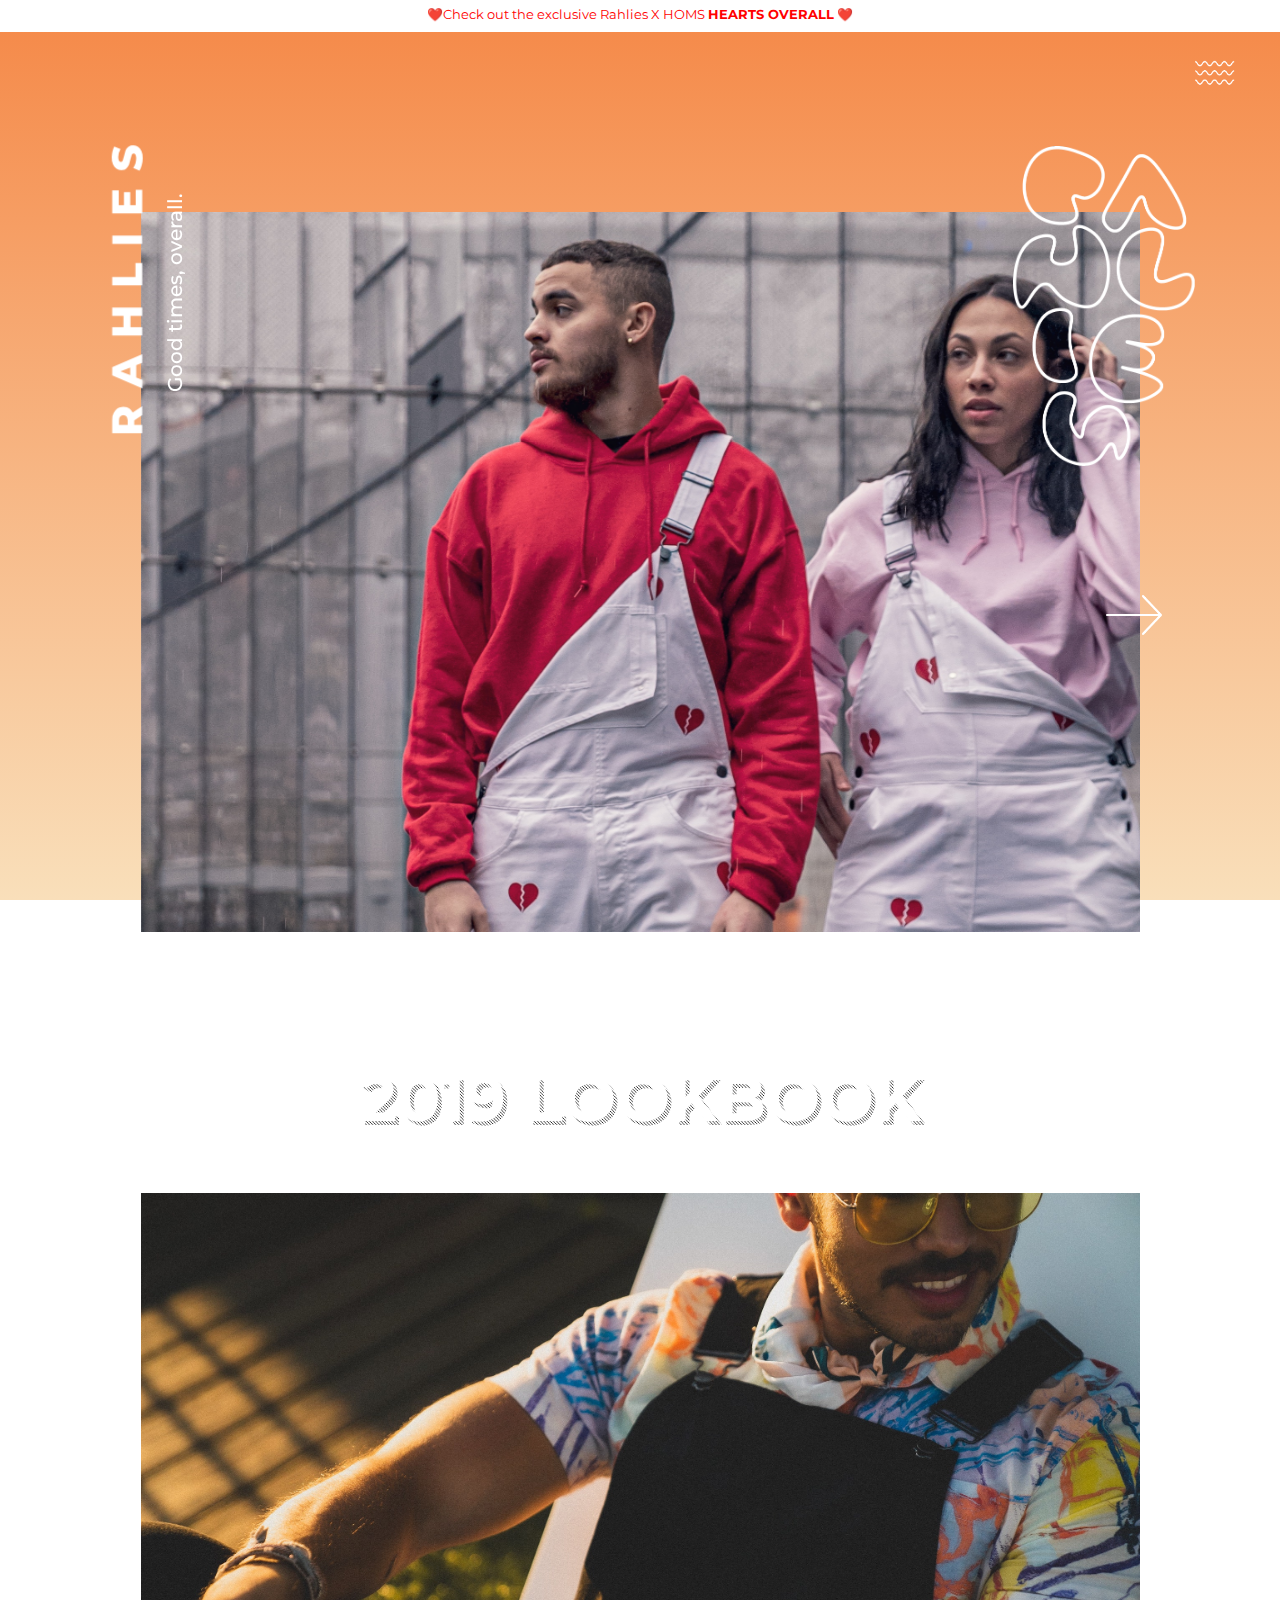
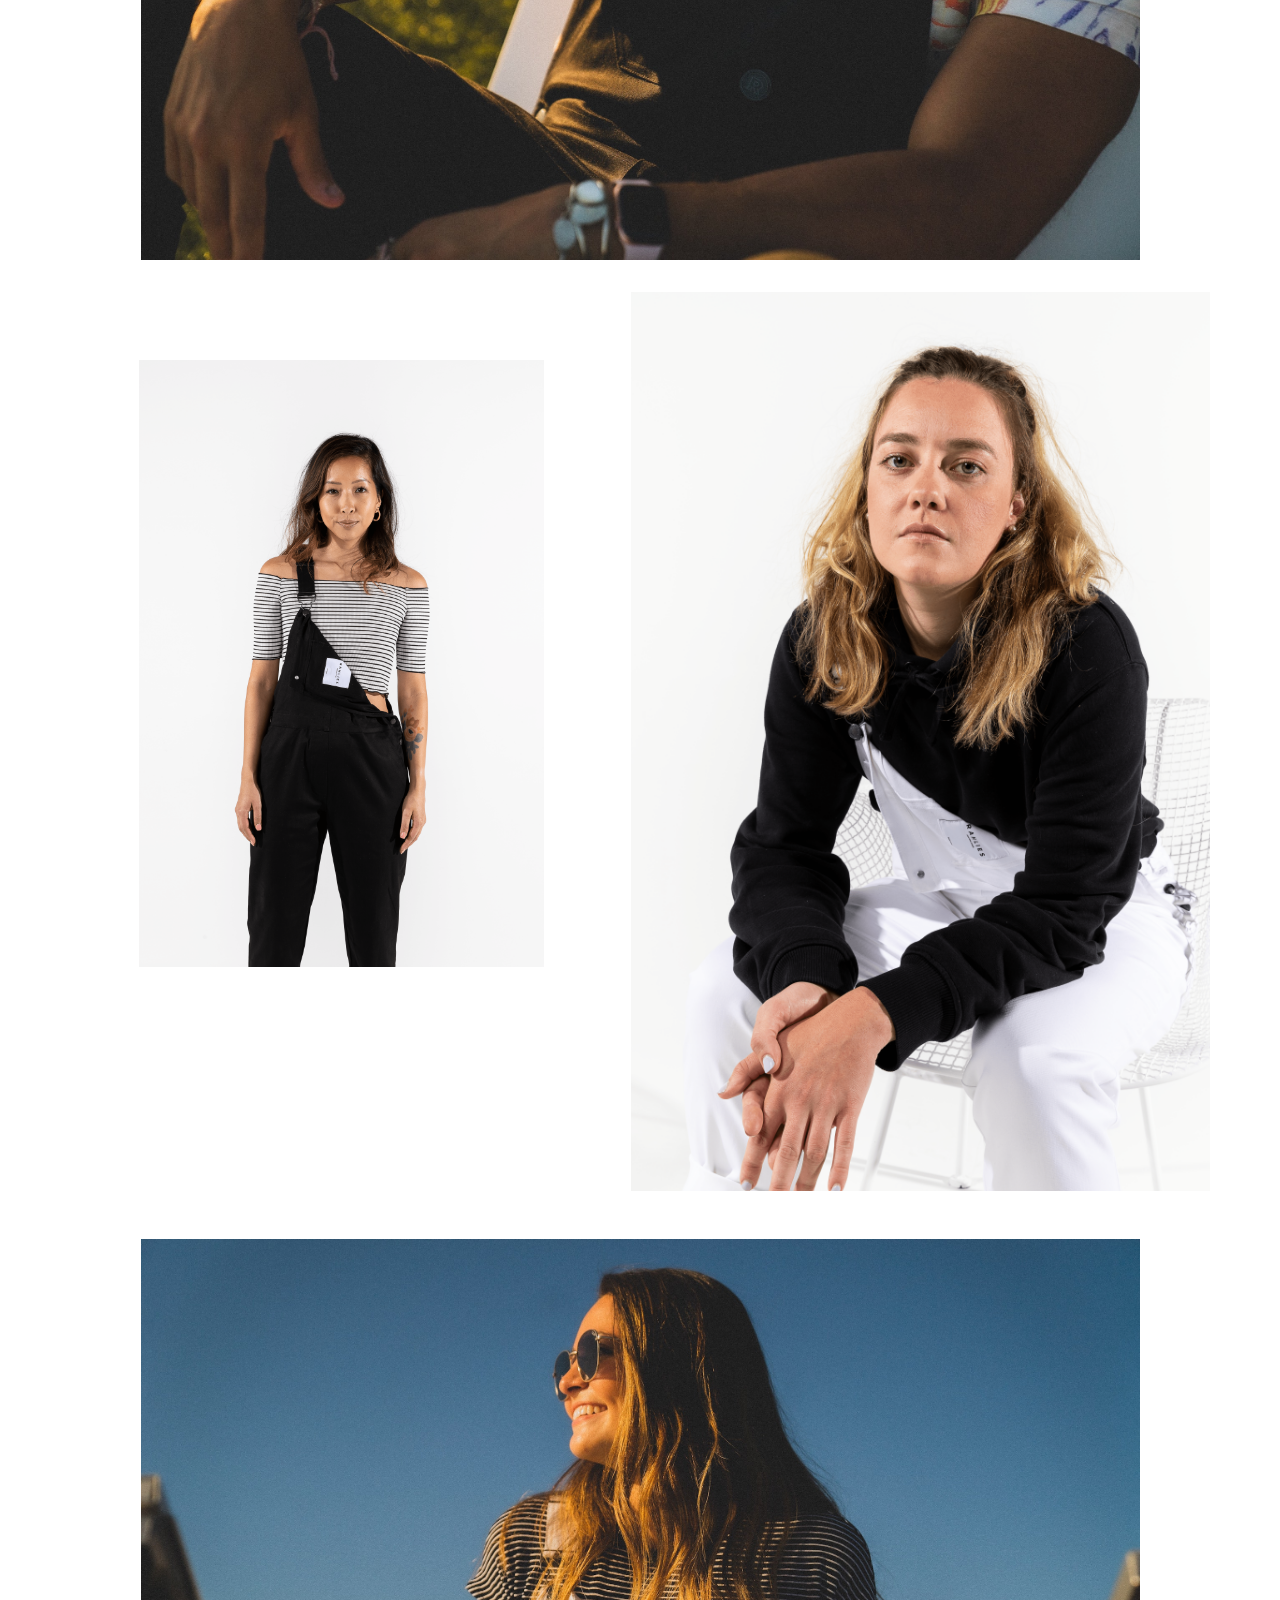
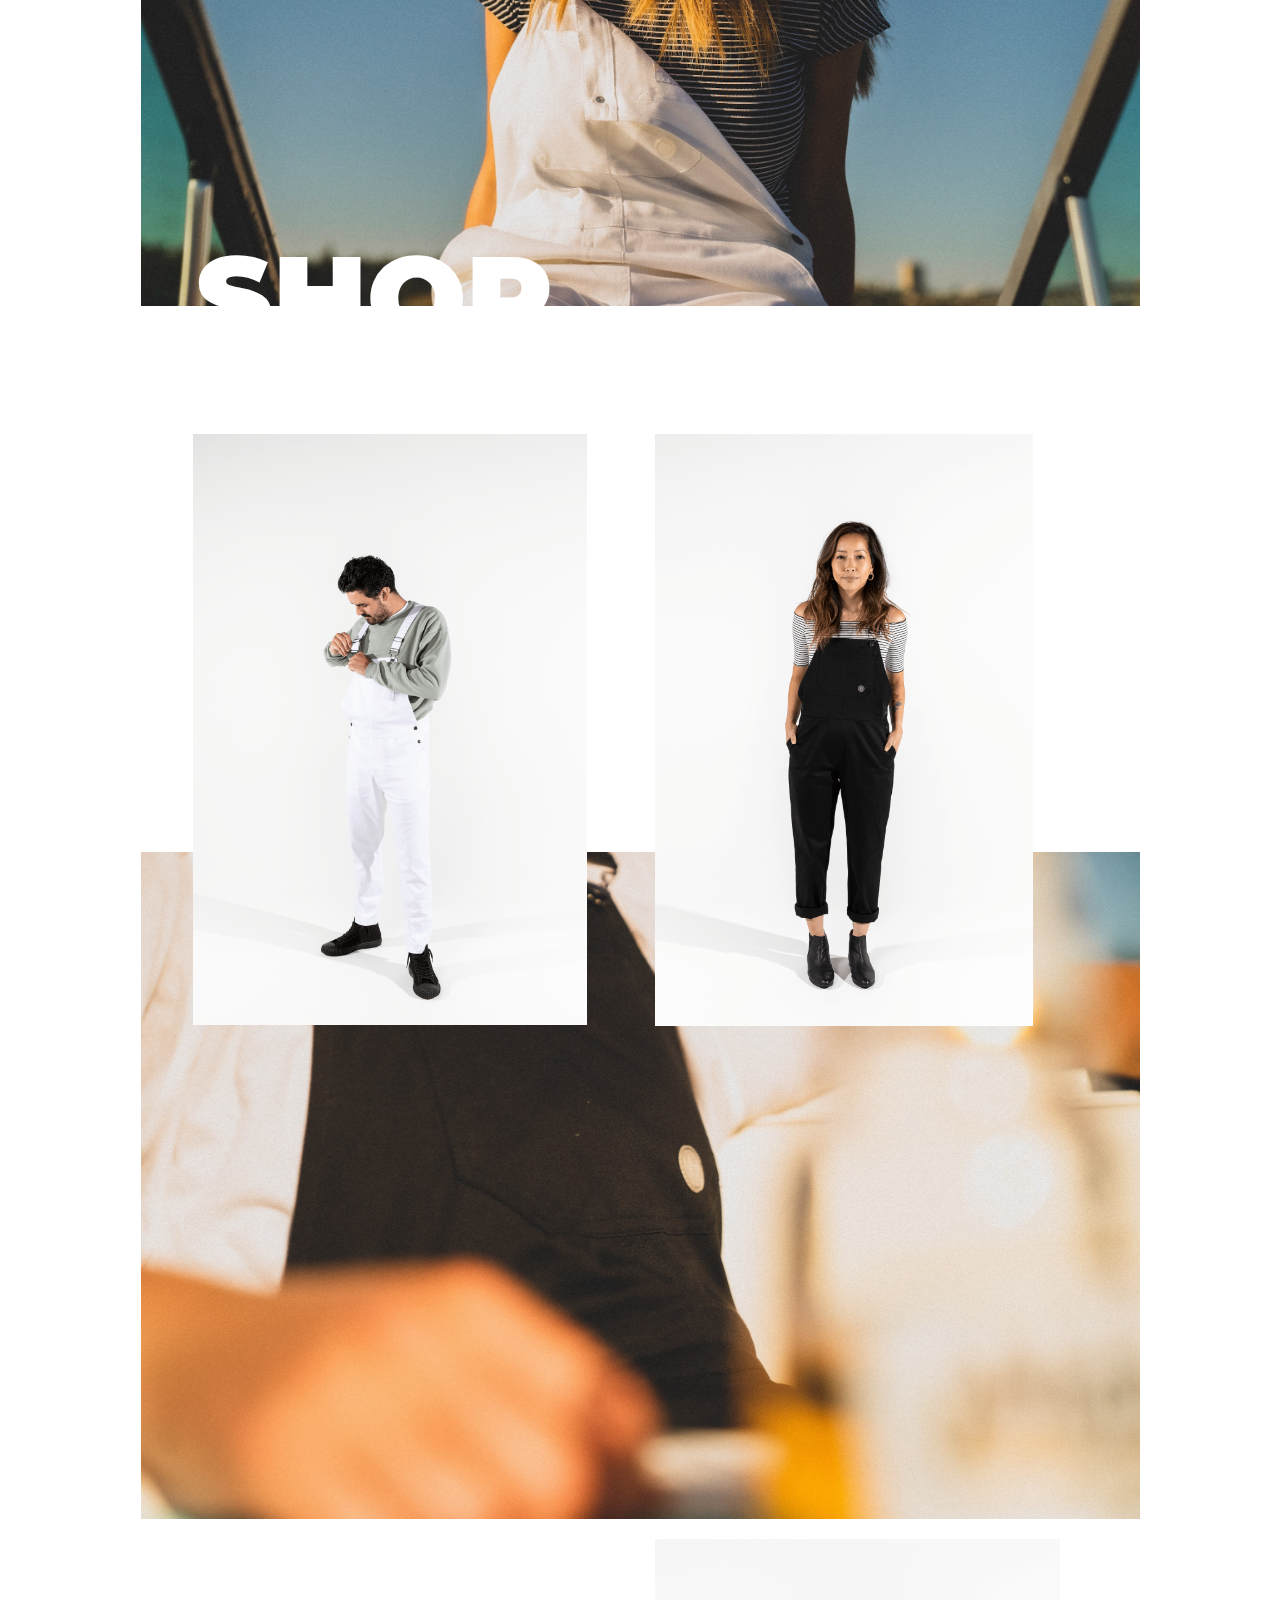
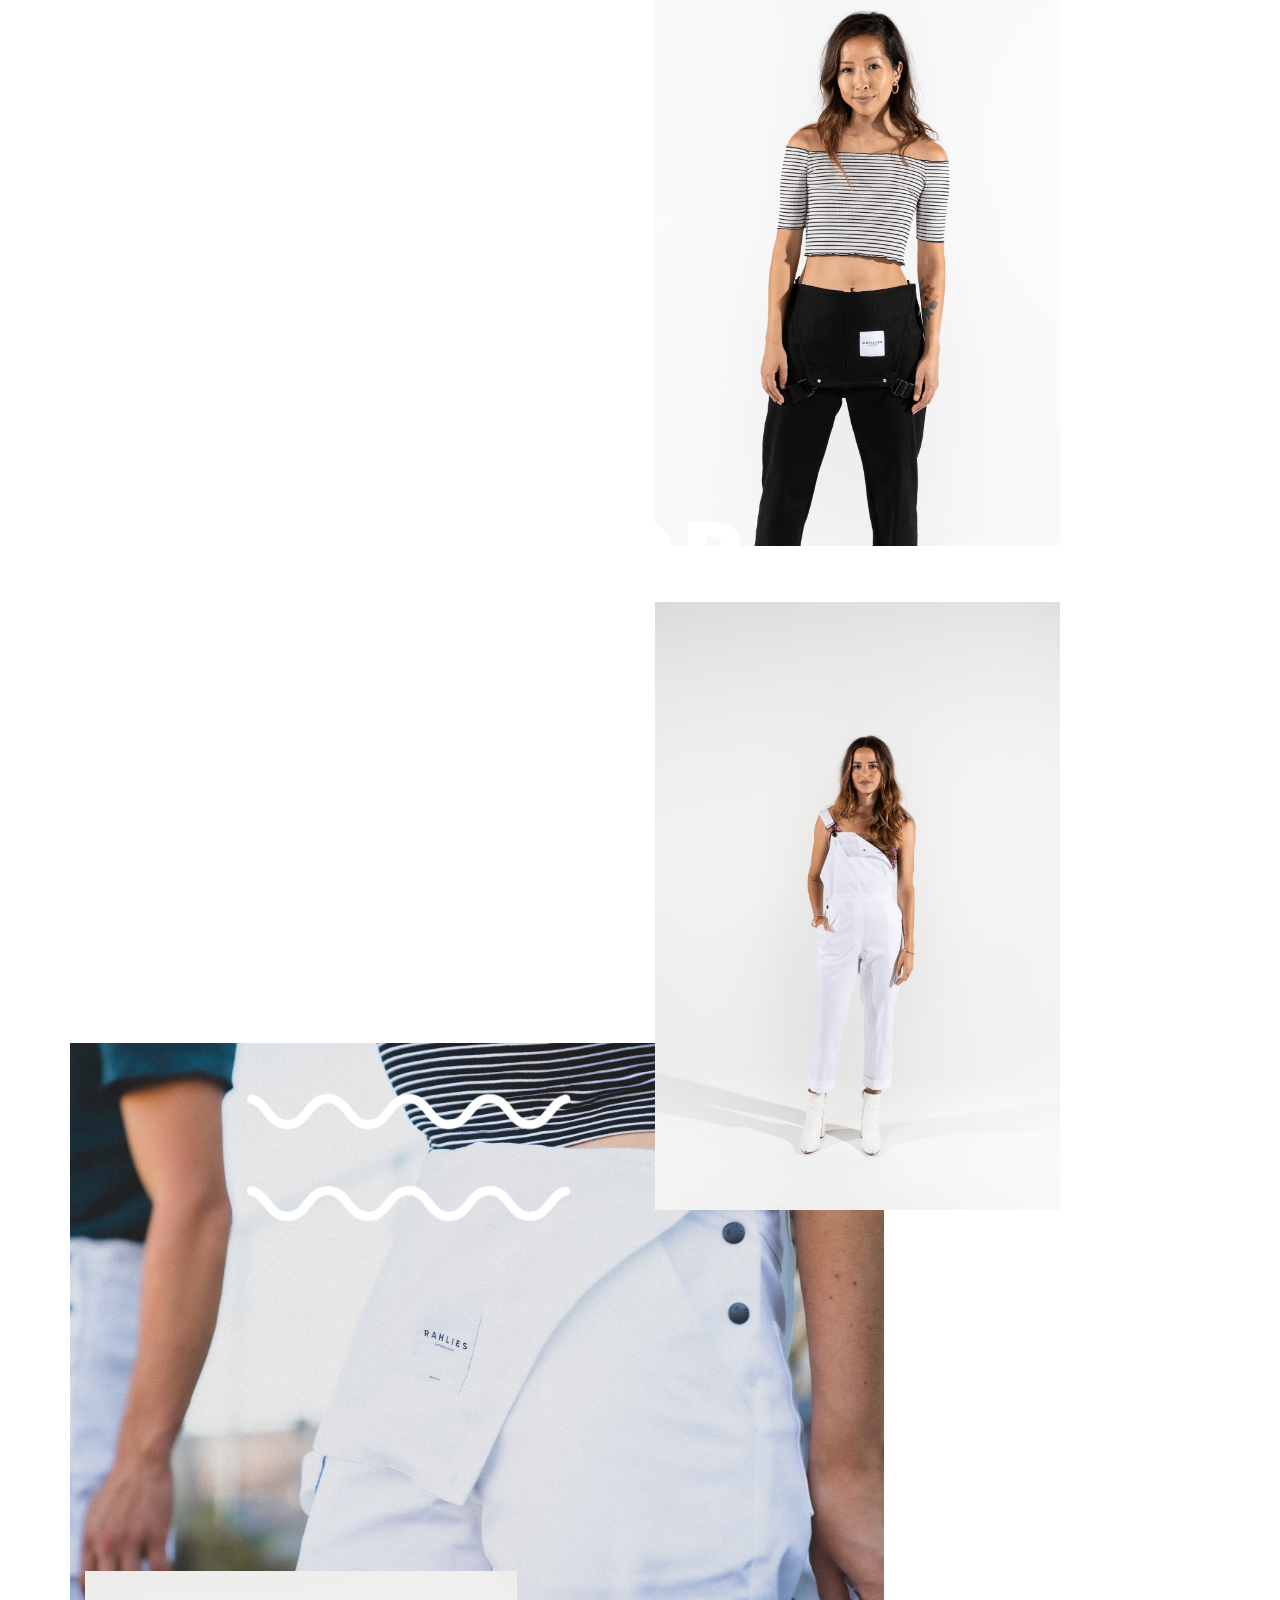
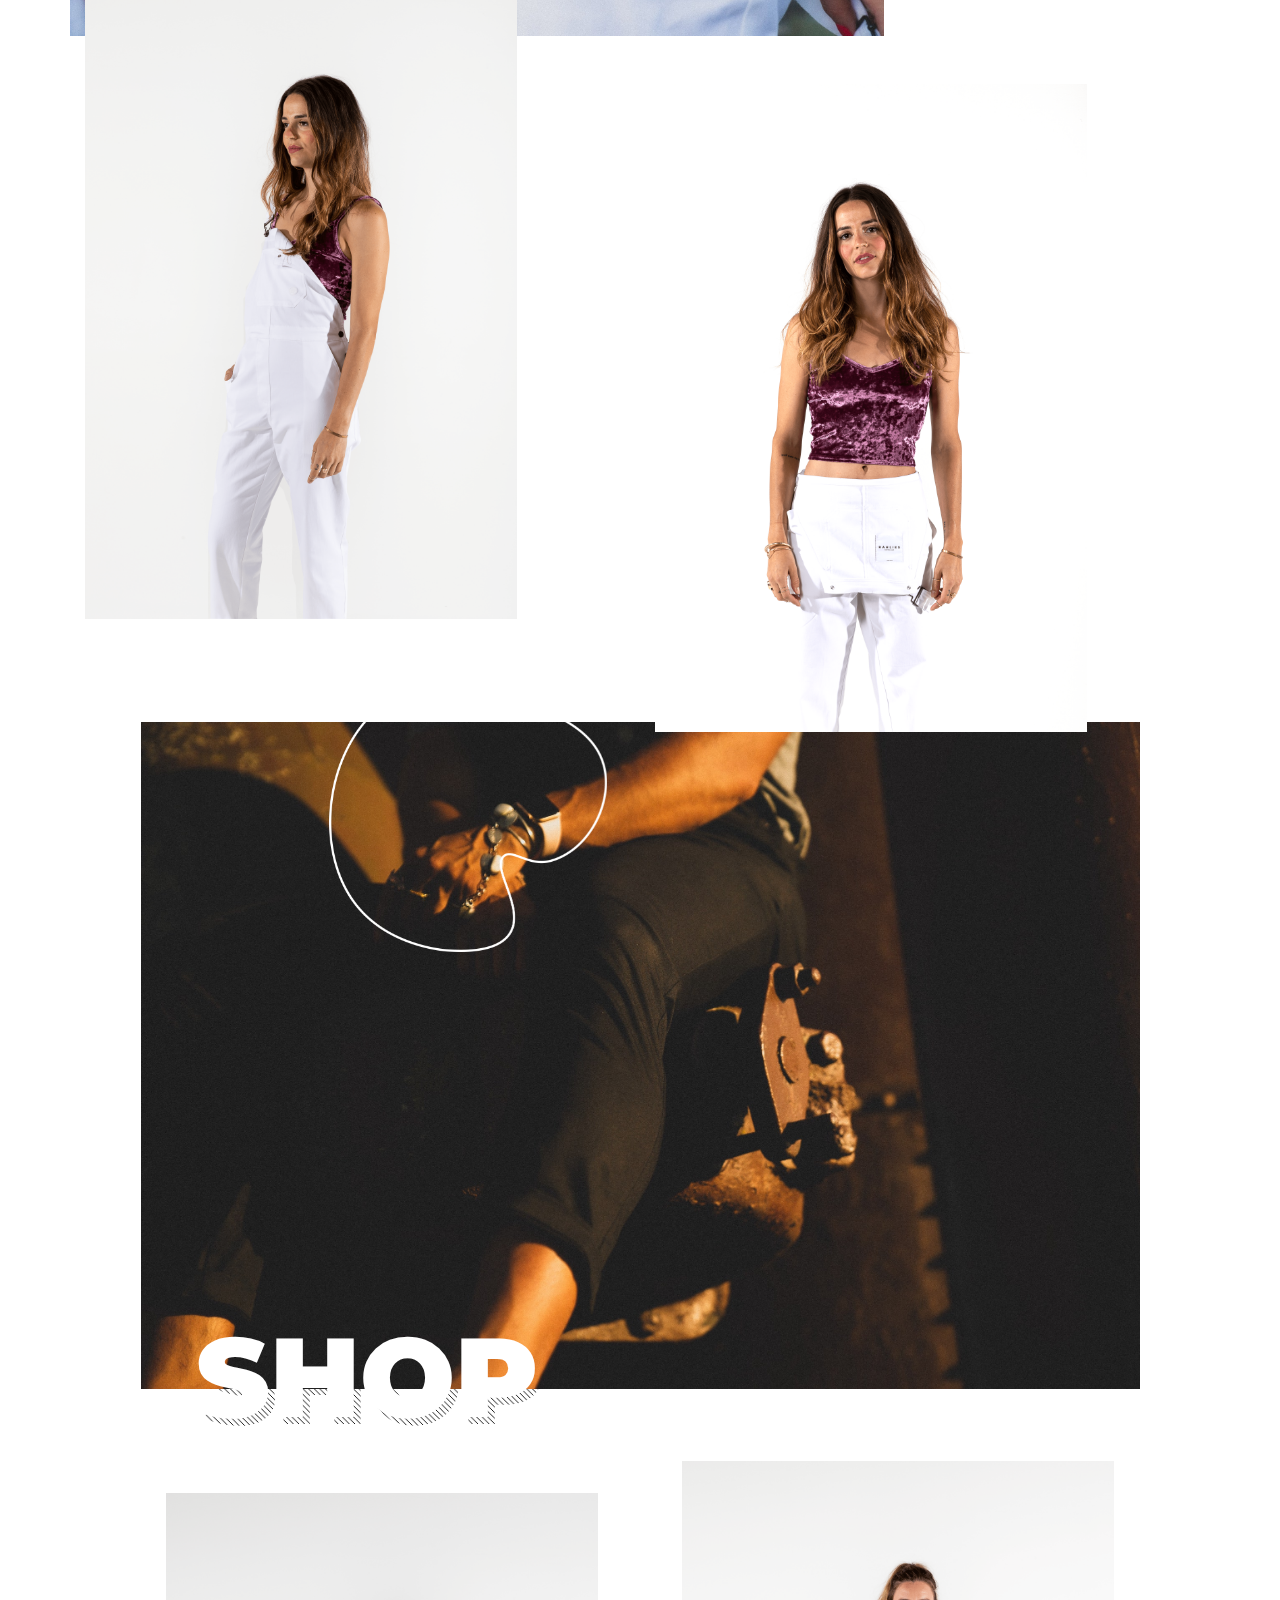
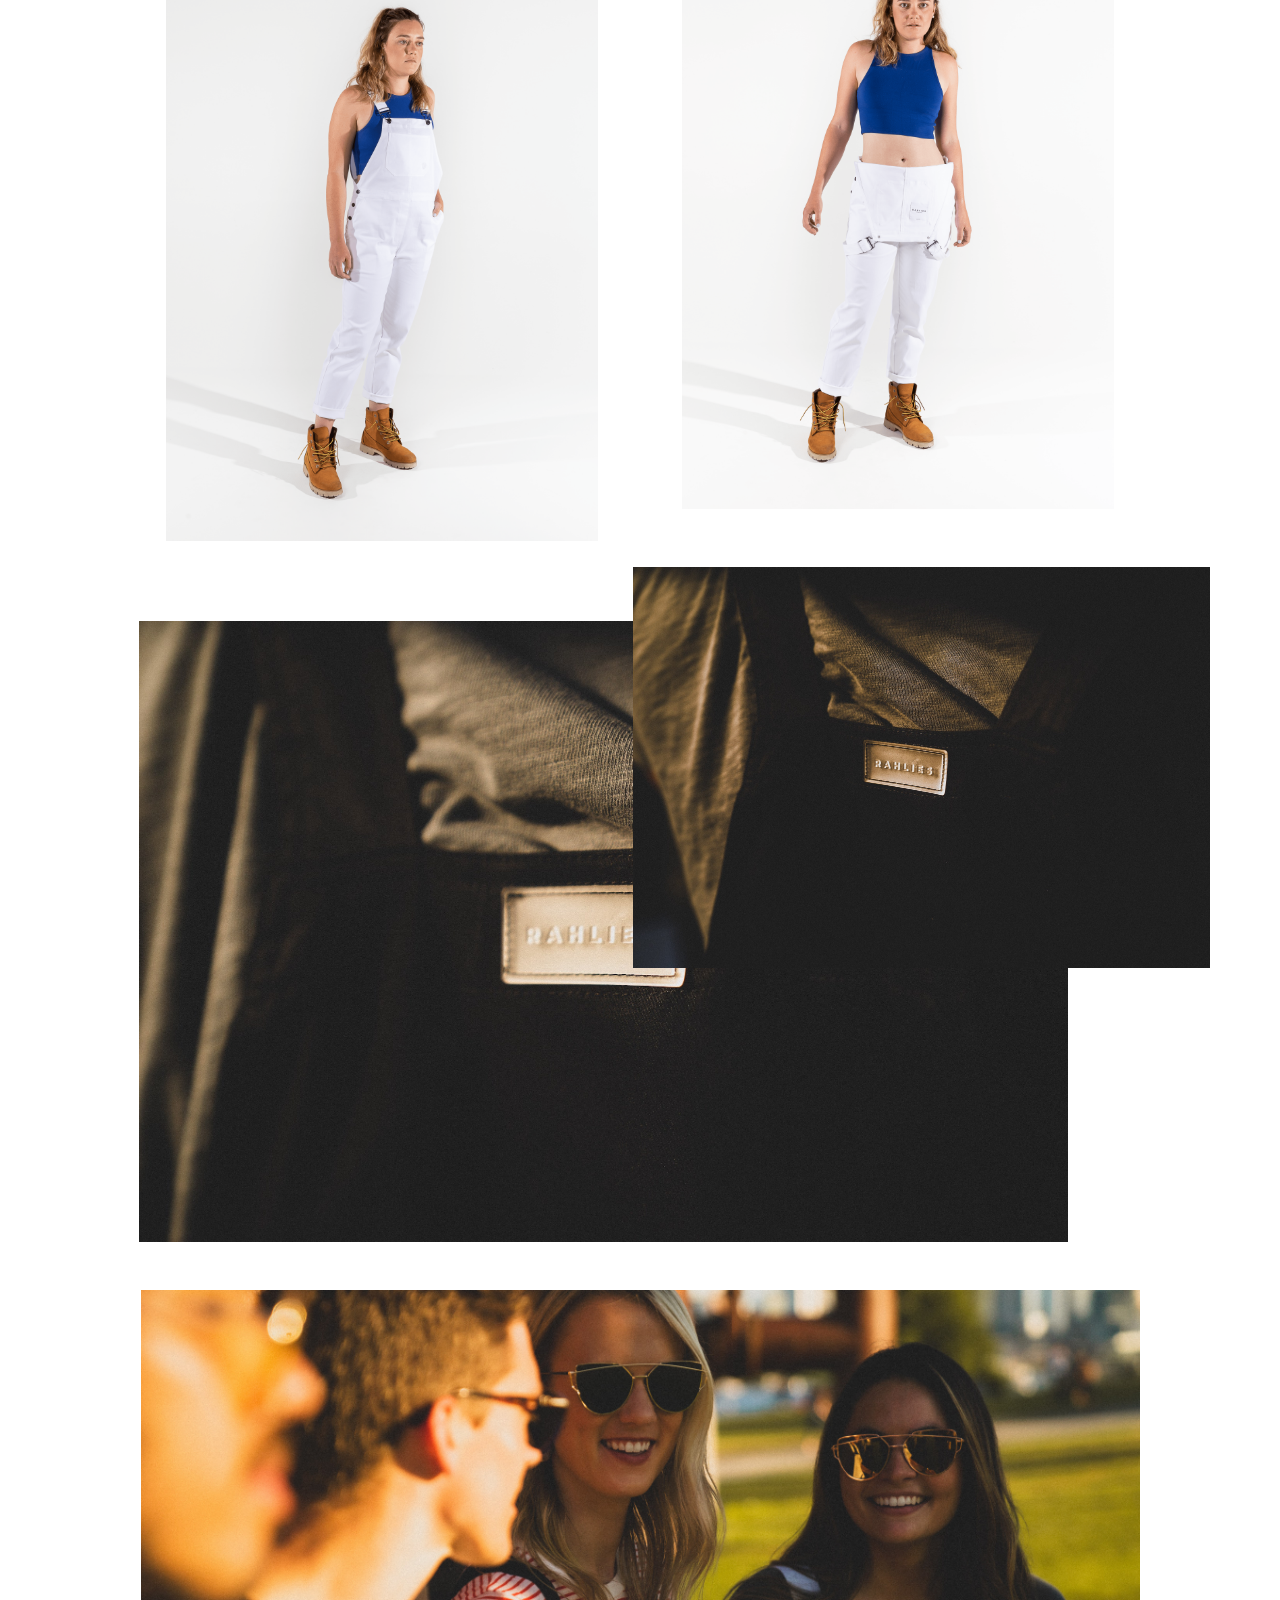
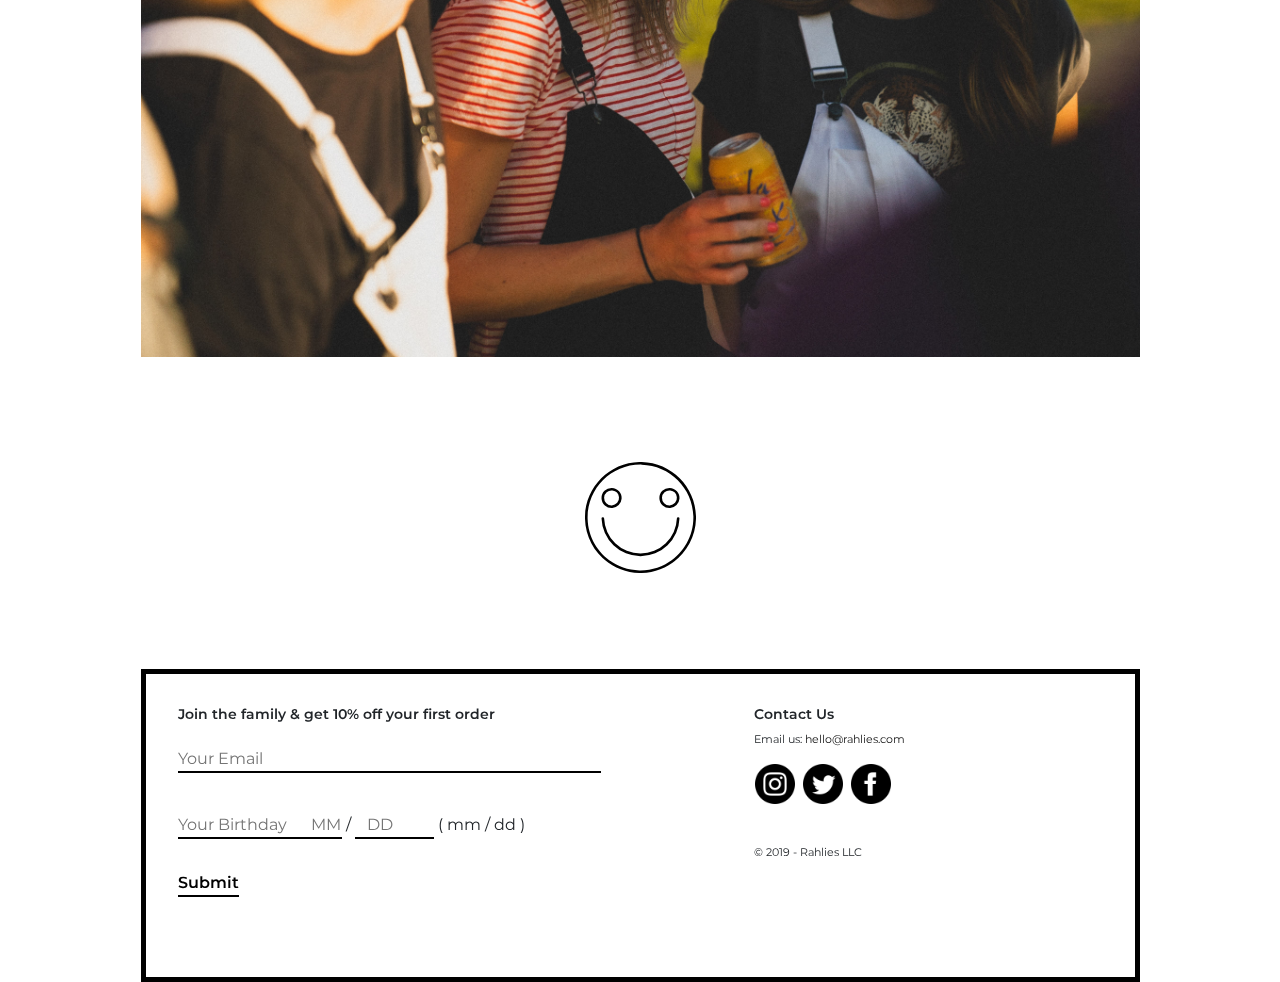
==== commit c72fc35c: "HOMS drop" ====
--- a/index.html
+++ b/index.html
@@ -71,7 +71,9 @@
   
   <div class="full-page">
   <div class="promo-banner">
-    <a href="/shop"><p>Use code: <strong>GOODTIMES</strong> for 20% off your first order!</p></a>
+    <a class="hearts-promo-banner-a" href="/shop"><p>❤️Check out the exclusive Rahlies X HOMS <strong>HEARTS OVERALL</strong> ❤️</p>
+    </a>
+    <!-- NORMAL PROMO <a href="/shop"><p>Use code: <strong>GOODTIMES</strong> for 20% off your first order!</p></a>-->
   </div>
   <!-- Navigation -->
  <!-- <nav class="navbar navbar-expand-lg navbar-light fixed-top py-3" id="mainNav">
@@ -160,6 +162,10 @@
           <div class="hero-overlay carousel-inner">
           
               <div class="carousel-item active">
+                <img class="hero-img" src="img/rahlies-hearts-overall-cover.jpg">
+              </div>
+
+              <div class="carousel-item">
                 <img class="hero-img" src="img/DSC08153-min.jpg">
               </div>
 
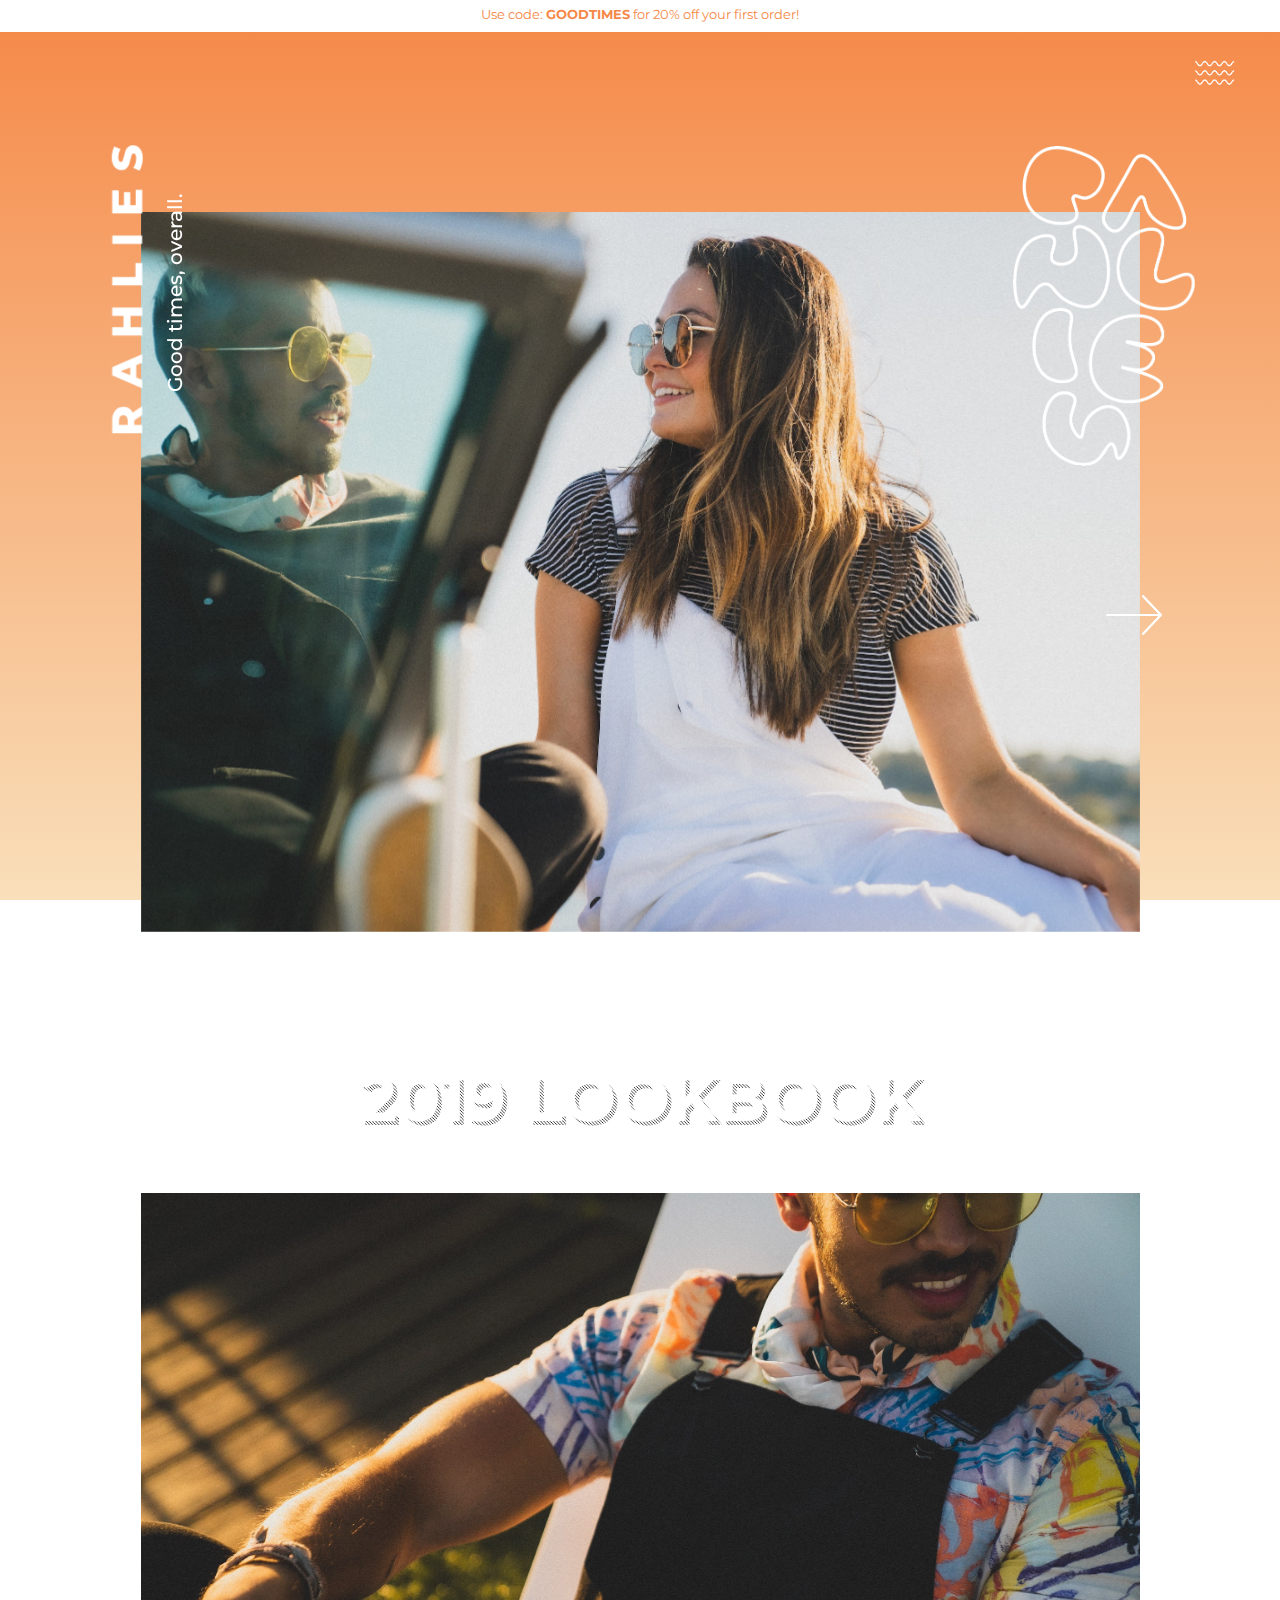
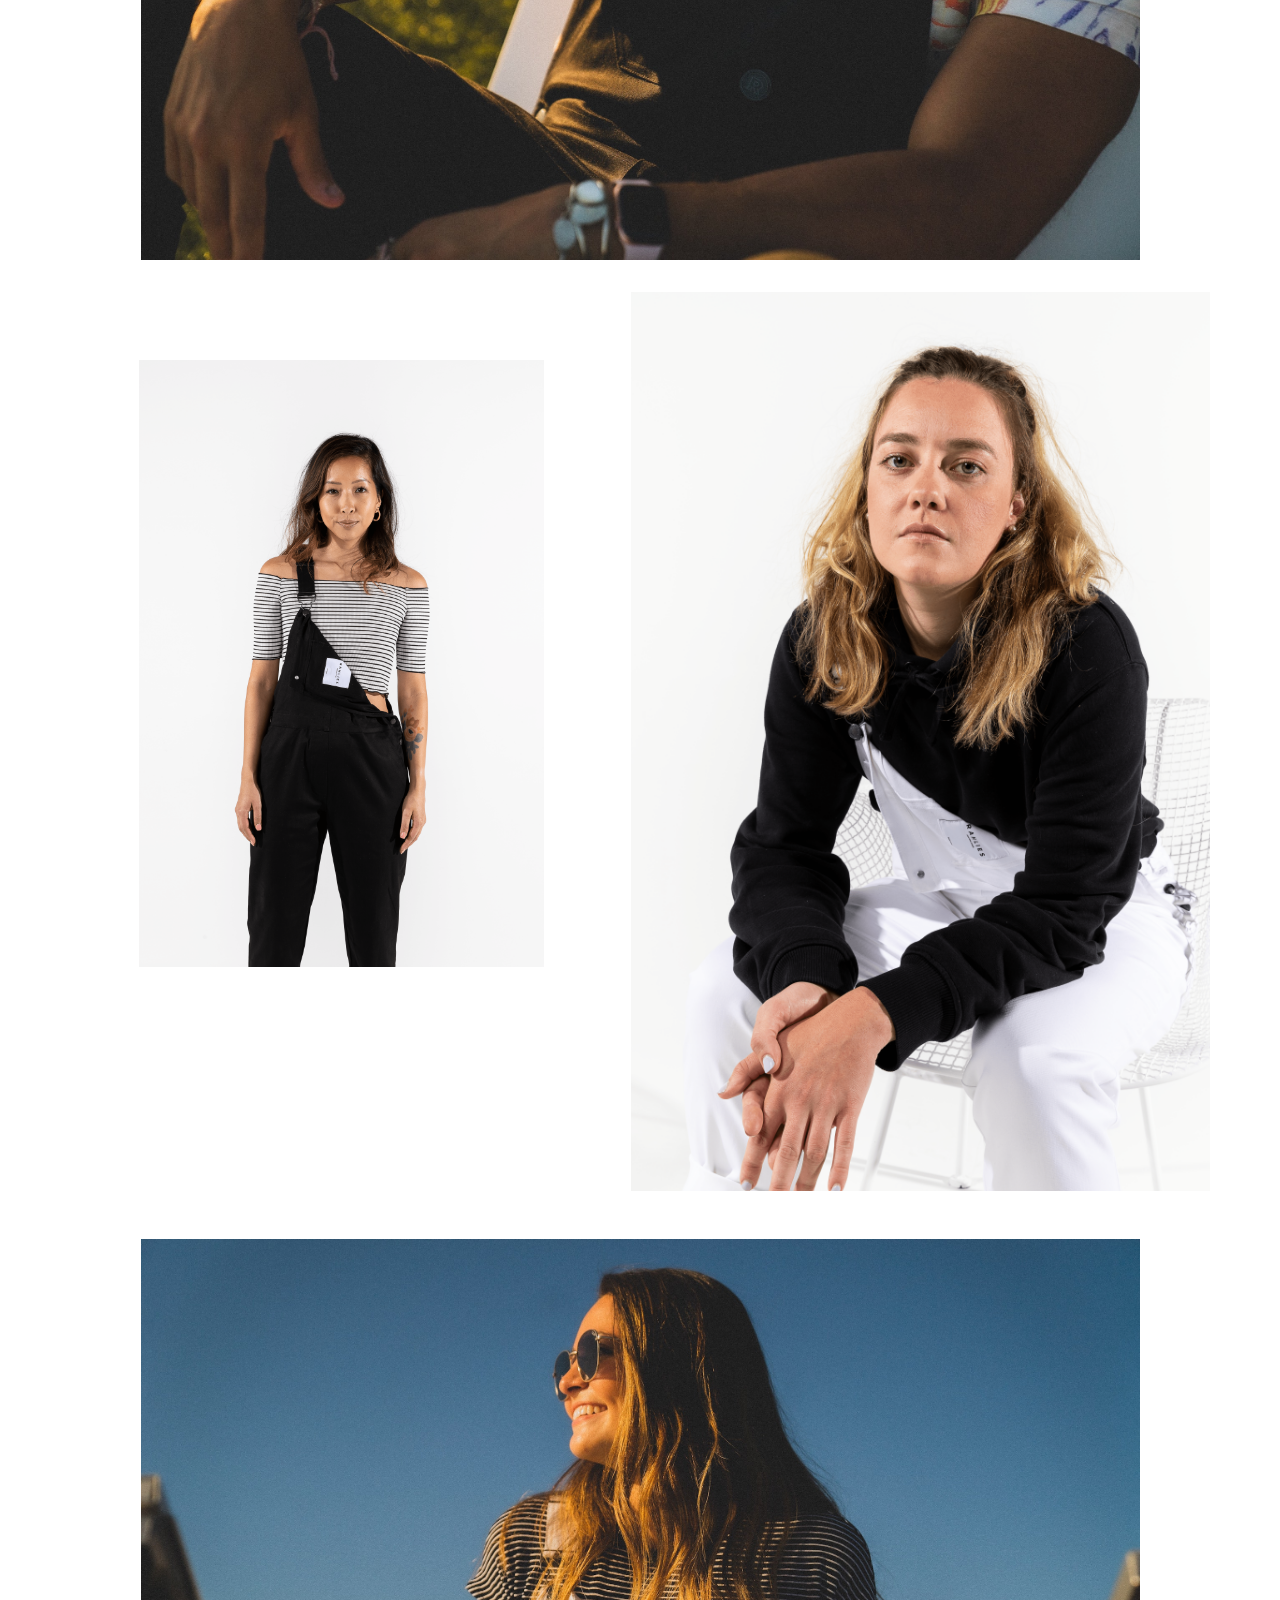
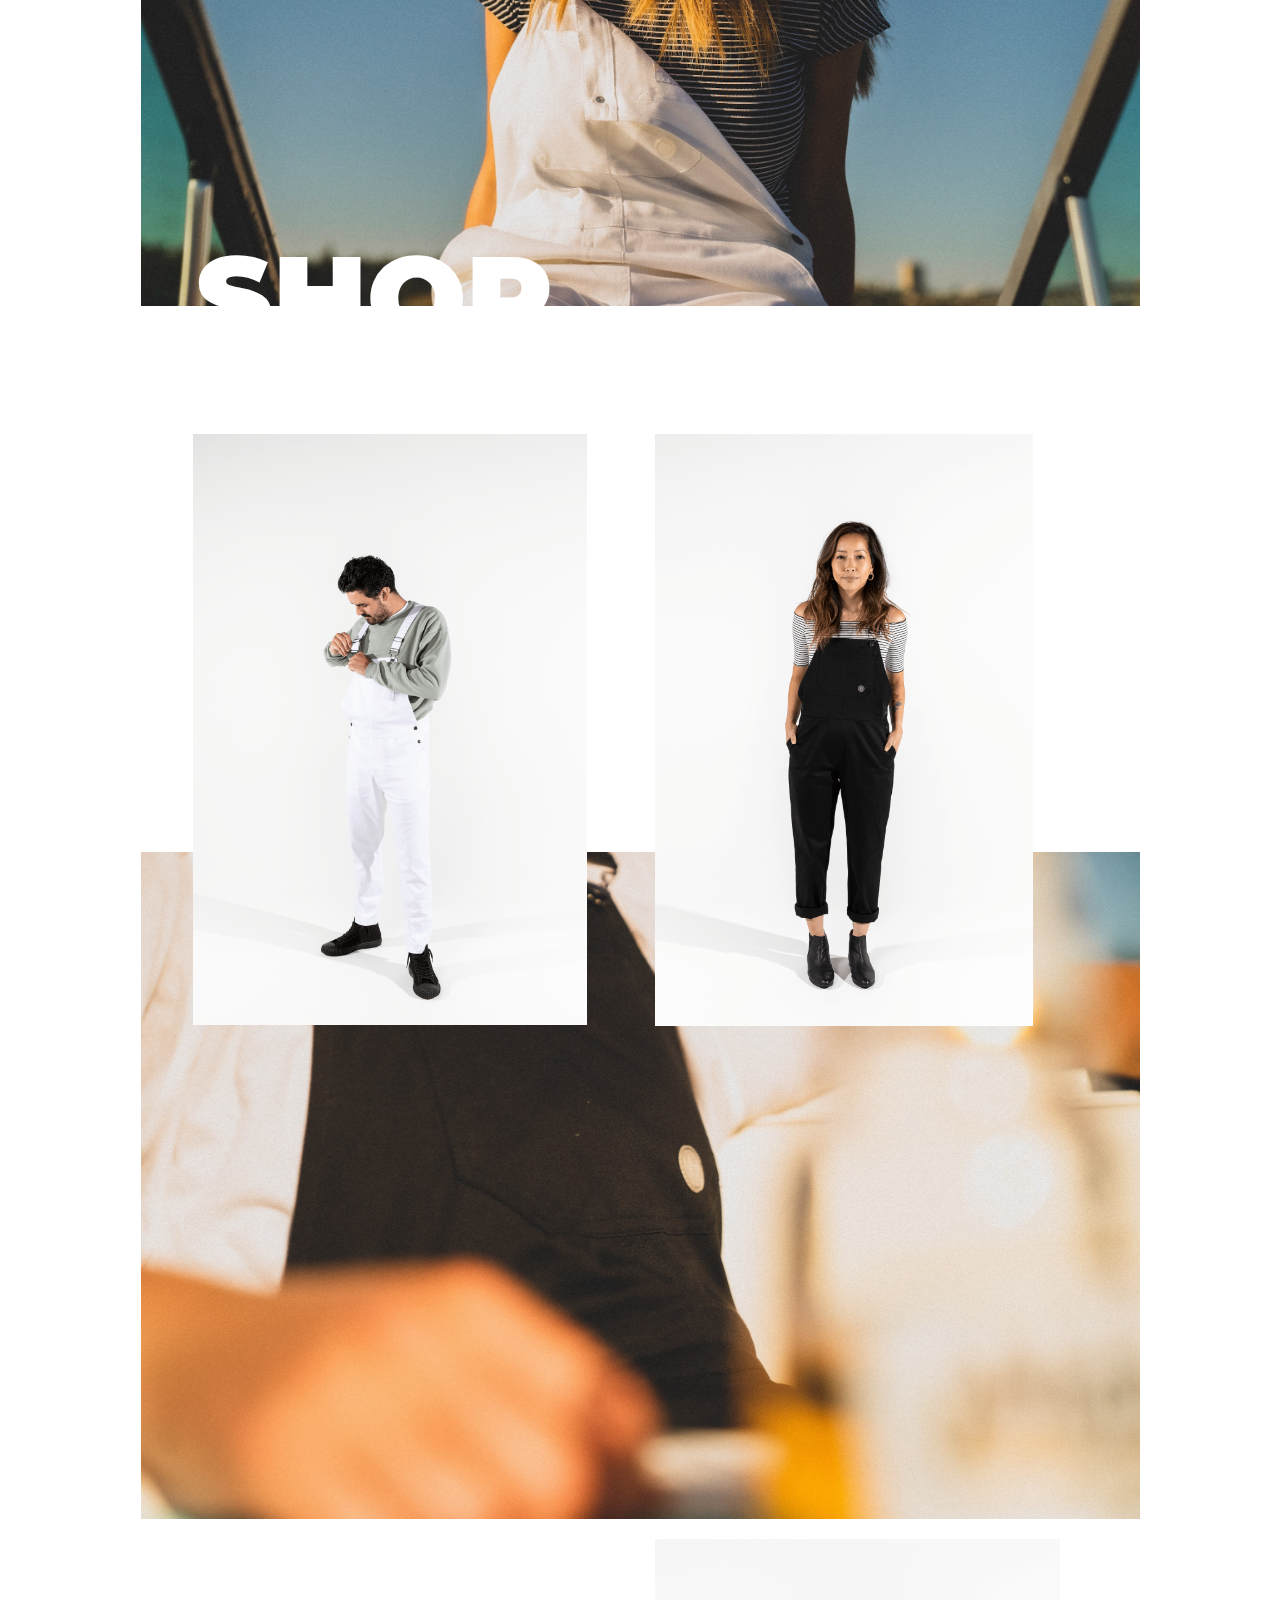
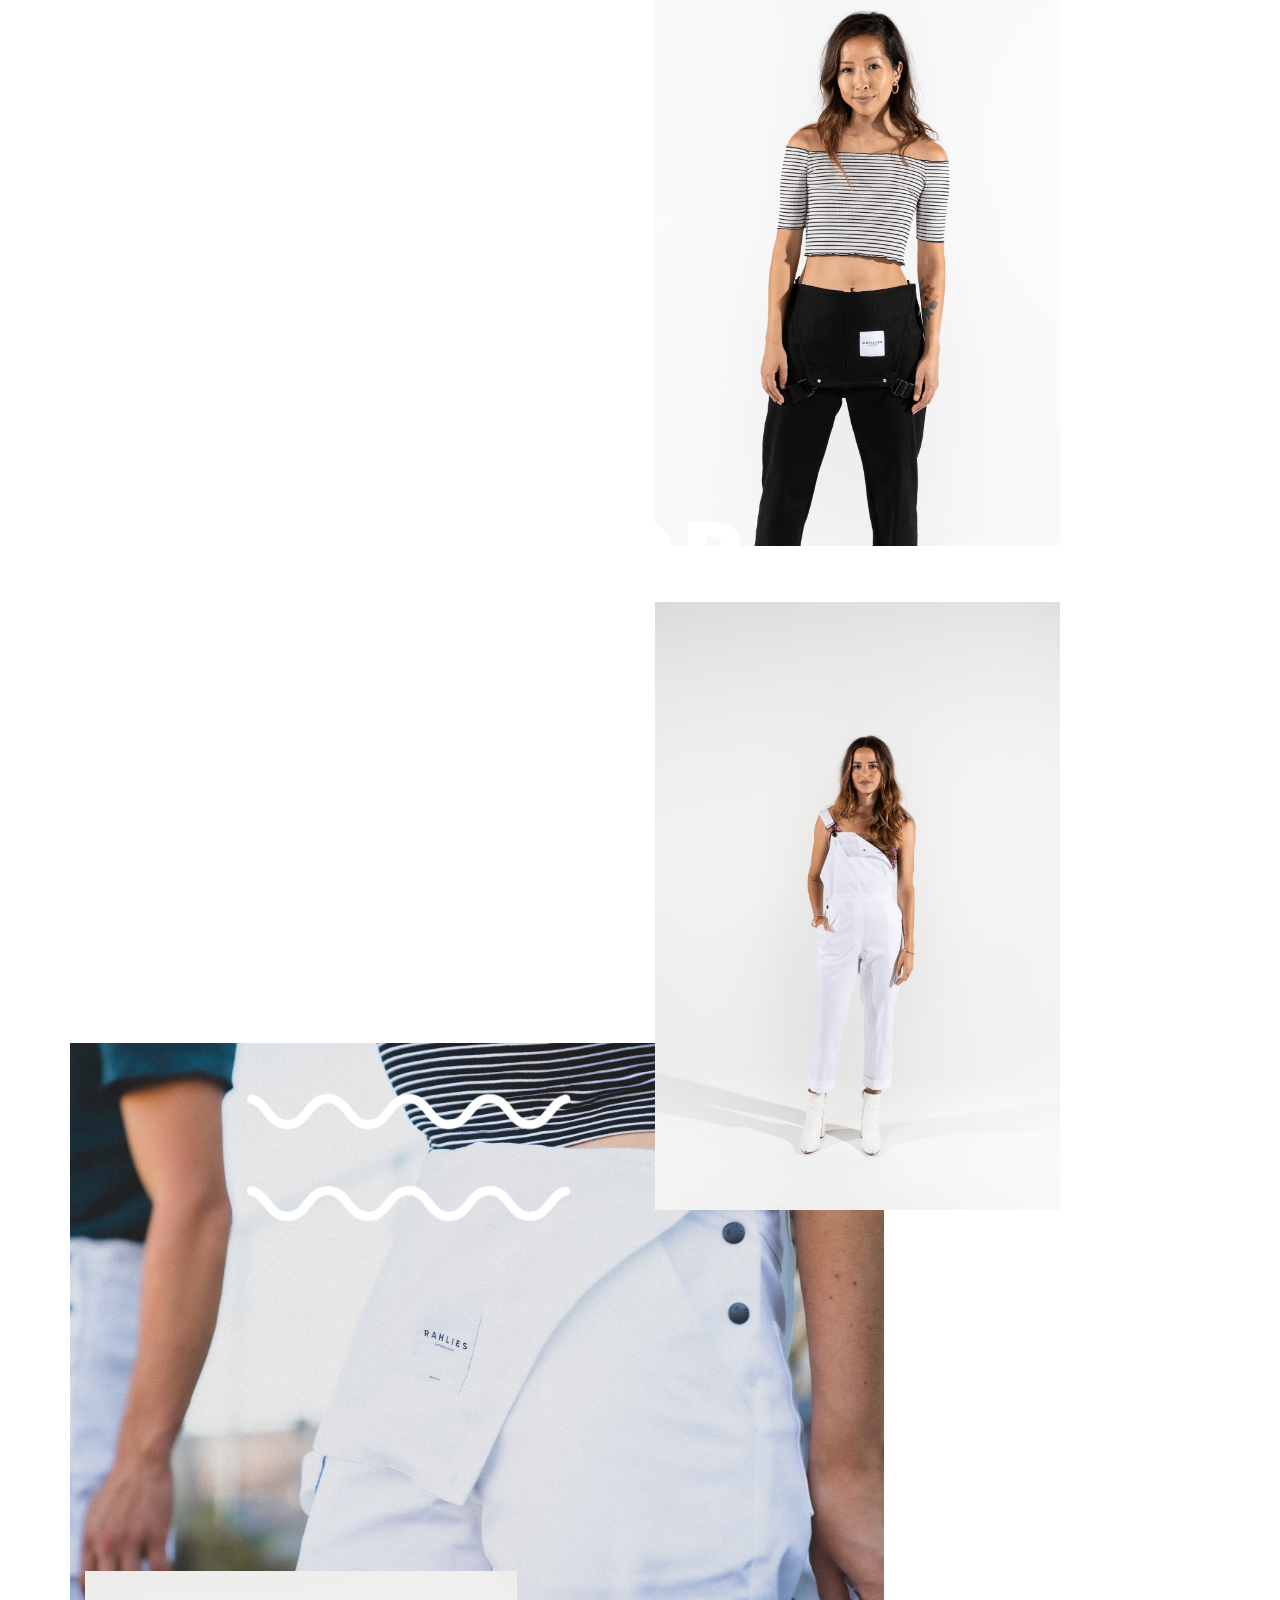
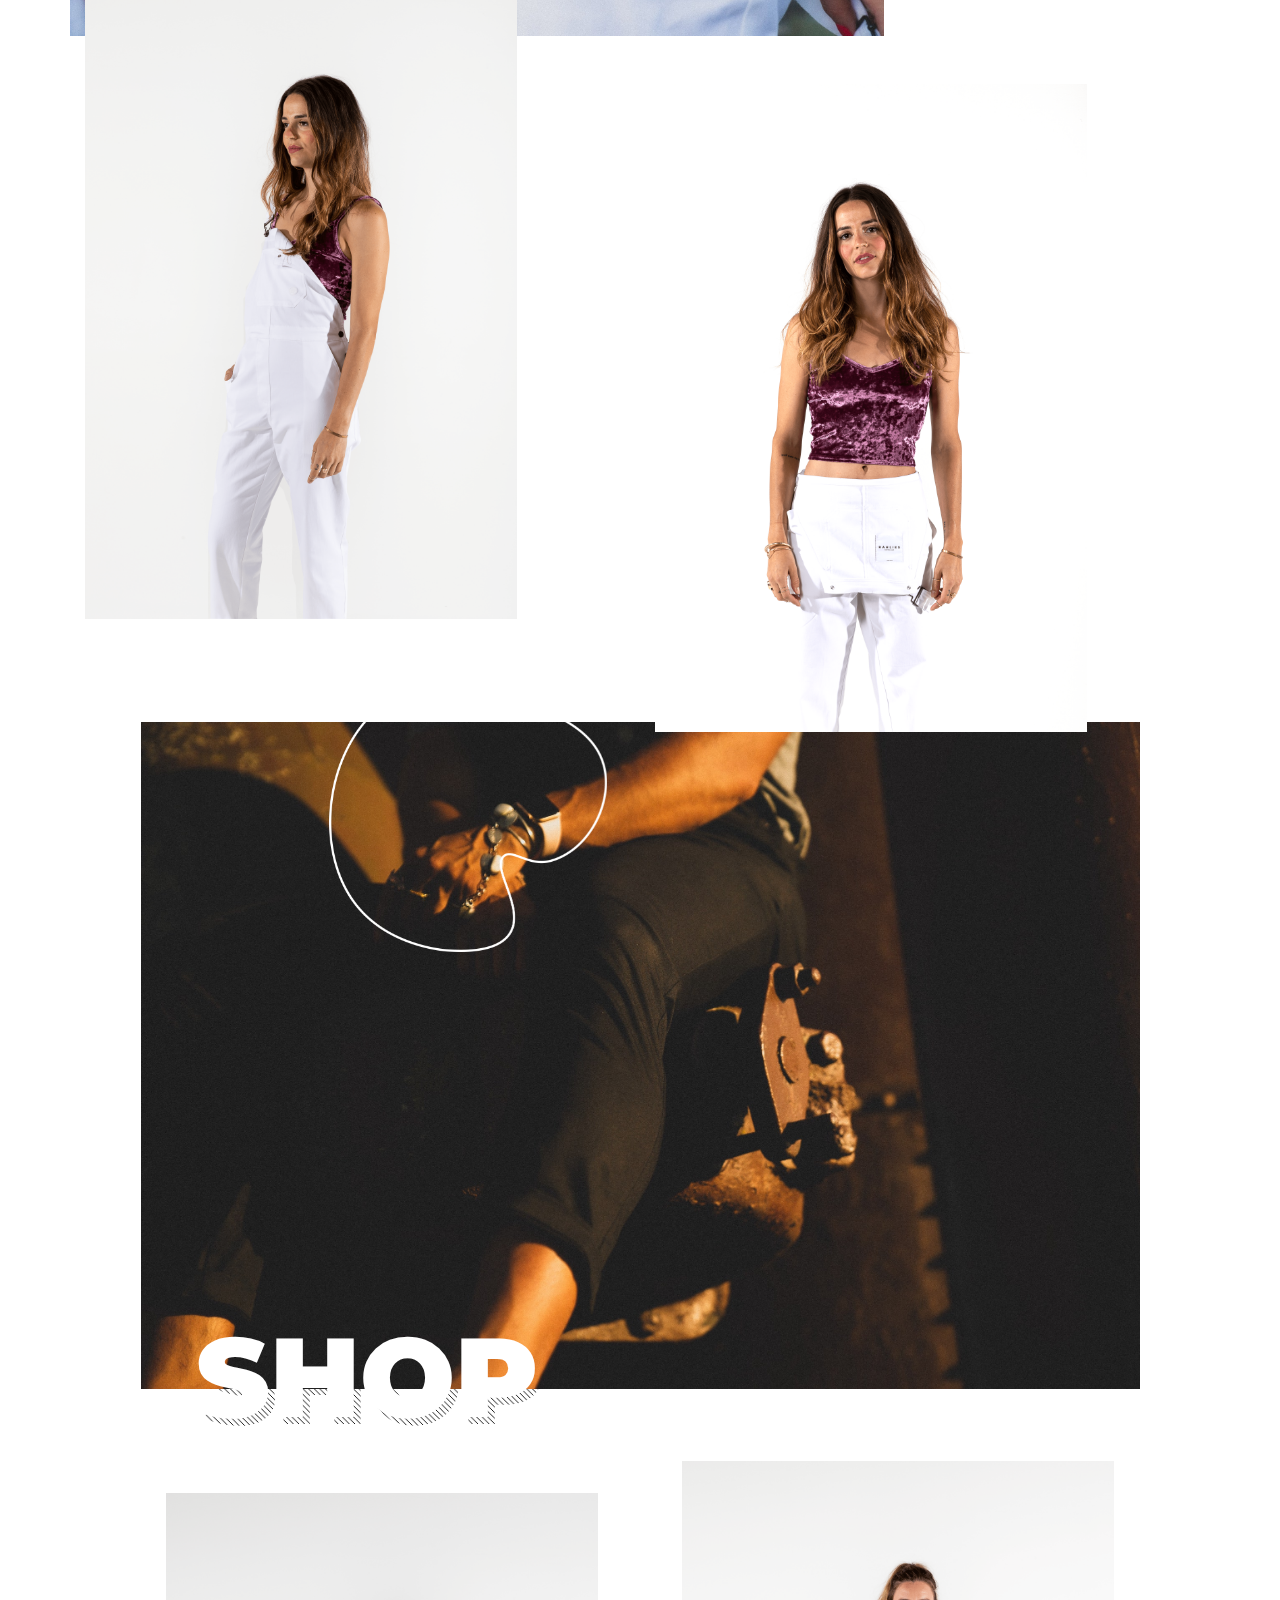
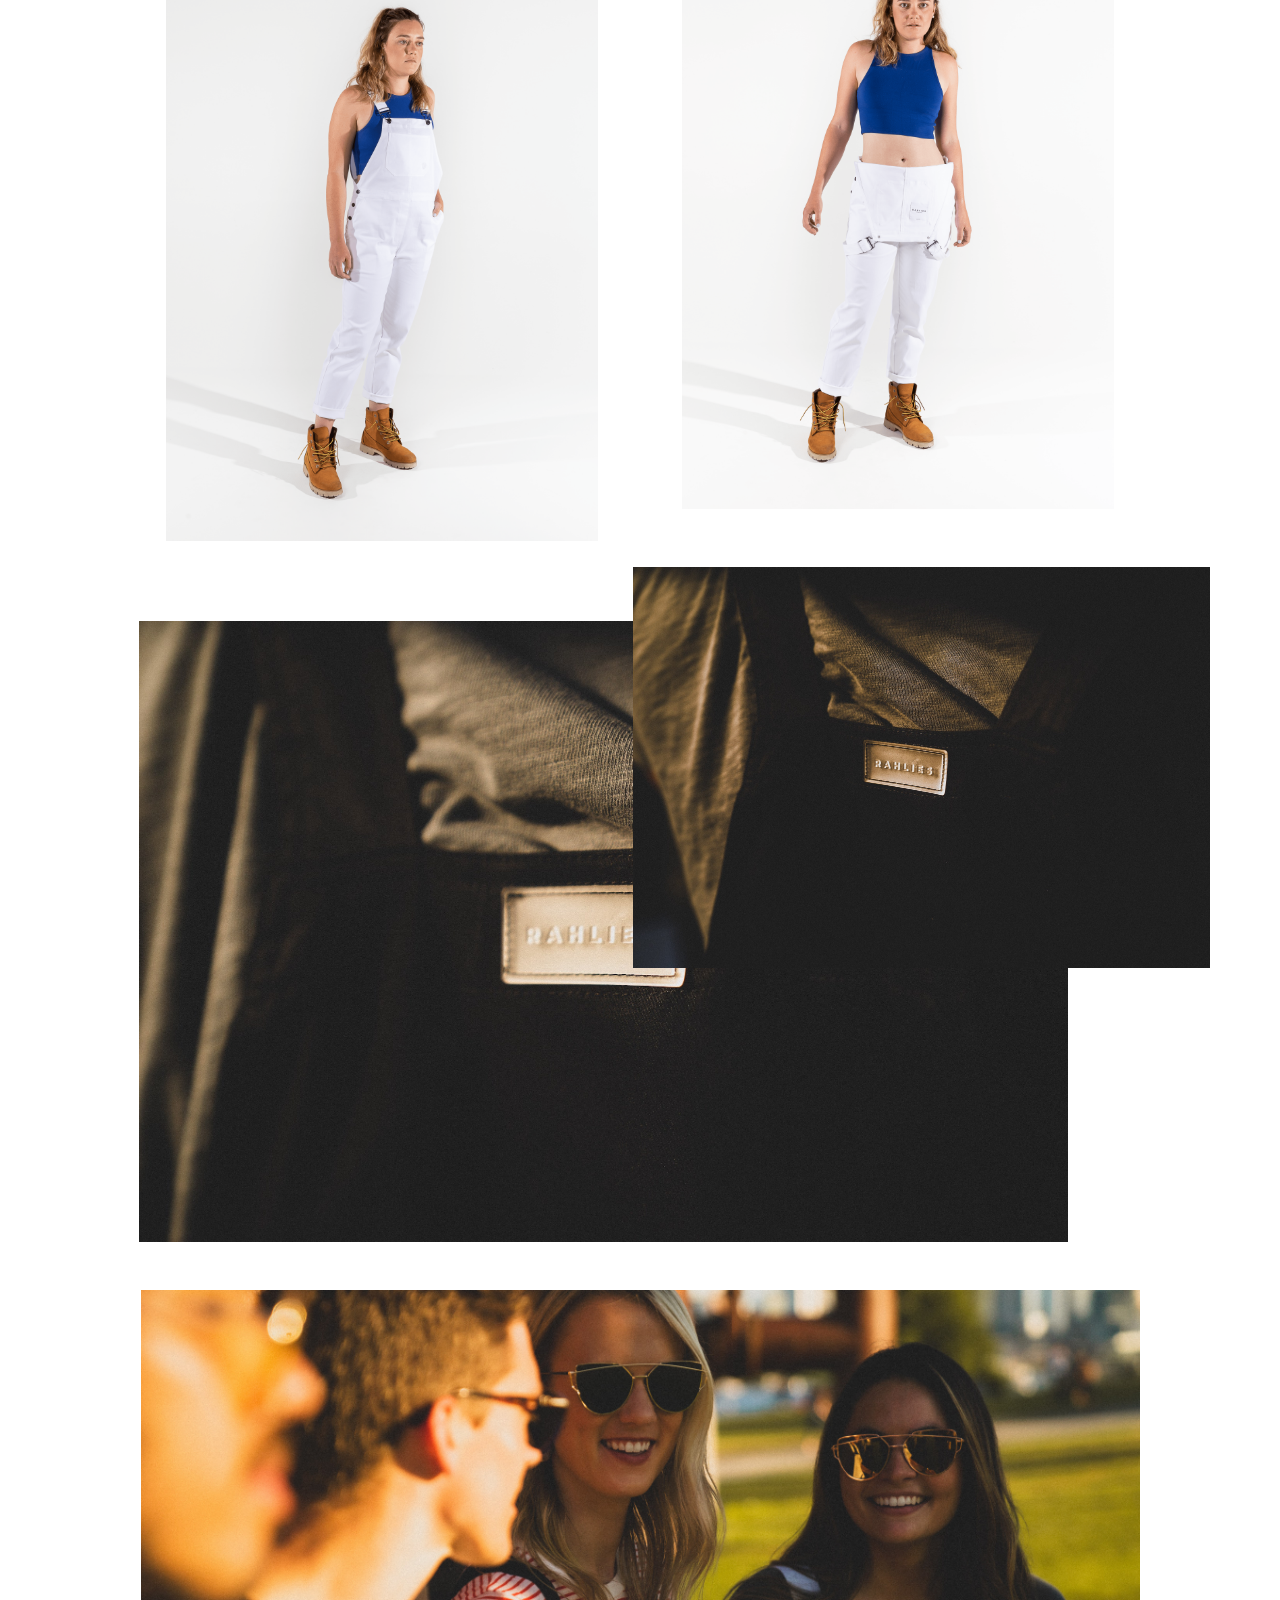
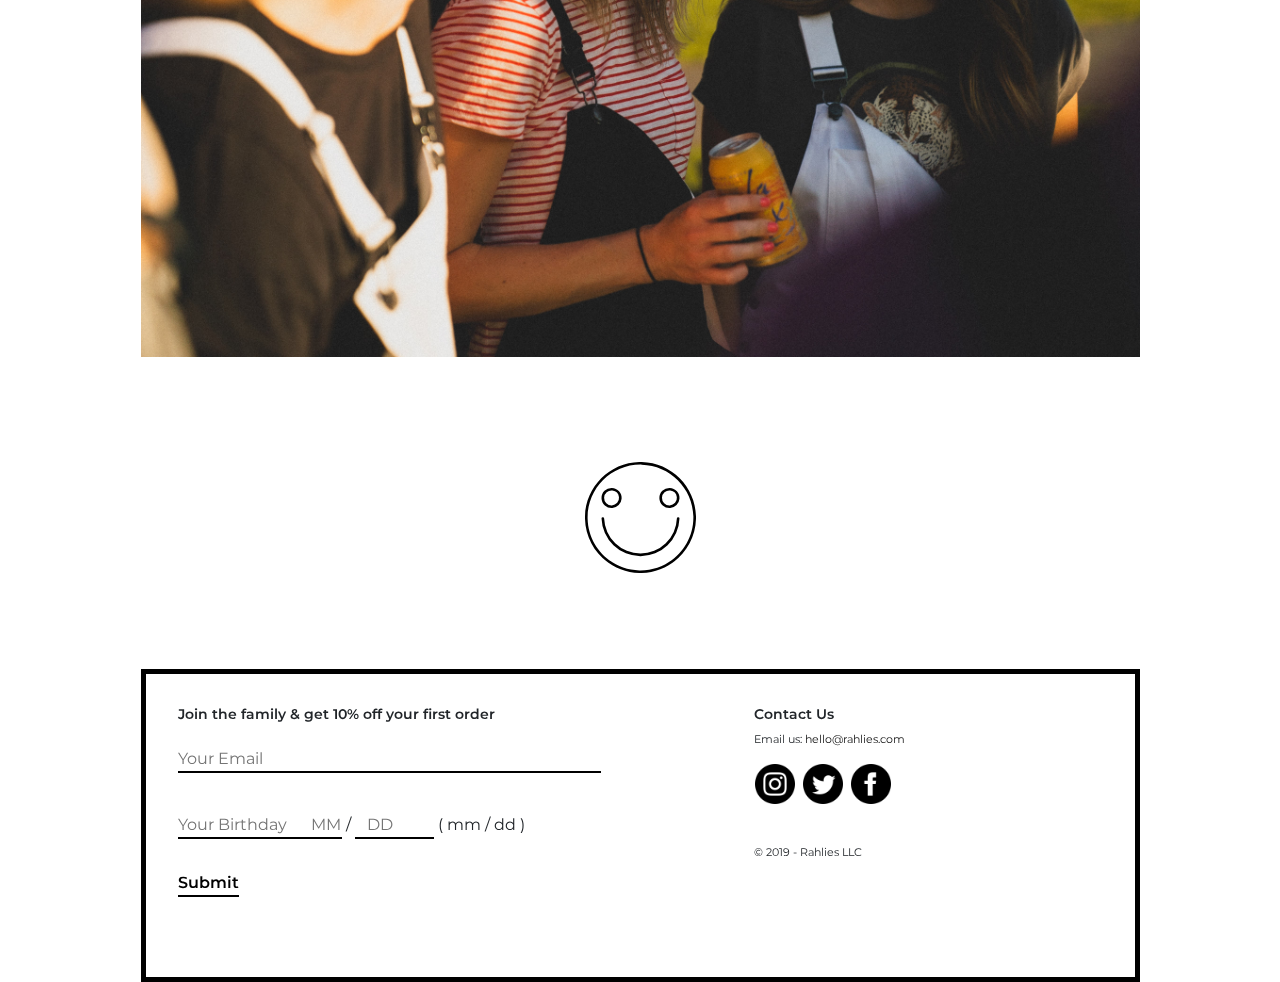
==== commit be4f3911: "remove HOMS drop" ====
--- a/index.html
+++ b/index.html
@@ -71,9 +71,7 @@
   
   <div class="full-page">
   <div class="promo-banner">
-    <a class="hearts-promo-banner-a" href="/shop"><p>❤️Check out the exclusive Rahlies X HOMS <strong>HEARTS OVERALL</strong> ❤️</p>
-    </a>
-    <!-- NORMAL PROMO <a href="/shop"><p>Use code: <strong>GOODTIMES</strong> for 20% off your first order!</p></a>-->
+    <a href="/shop"><p>Use code: <strong>GOODTIMES</strong> for 20% off your first order!</p></a>
   </div>
   <!-- Navigation -->
  <!-- <nav class="navbar navbar-expand-lg navbar-light fixed-top py-3" id="mainNav">
@@ -161,11 +159,9 @@
             </ol> -->
           <div class="hero-overlay carousel-inner">
           
+              
+
               <div class="carousel-item active">
-                <img class="hero-img" src="img/rahlies-hearts-overall-cover.jpg">
-              </div>
-
-              <div class="carousel-item">
                 <img class="hero-img" src="img/DSC08153-min.jpg">
               </div>
 
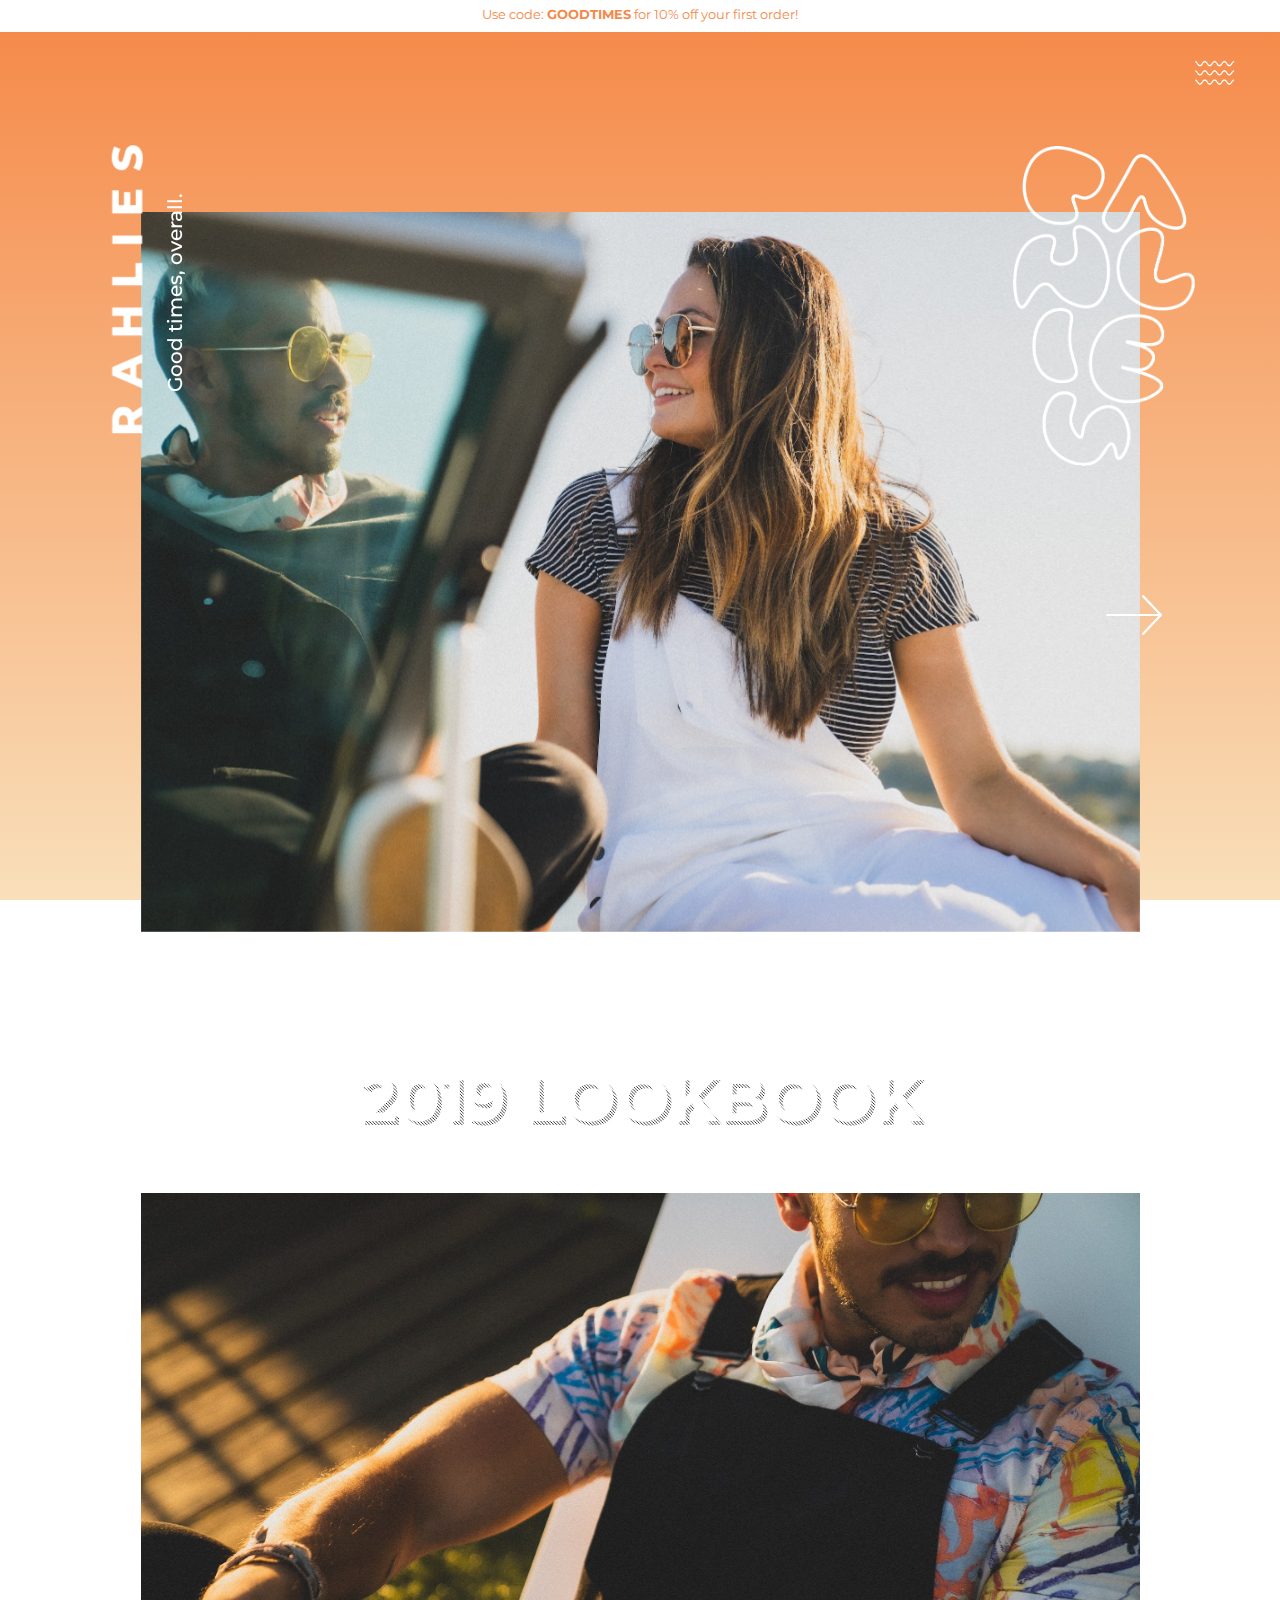
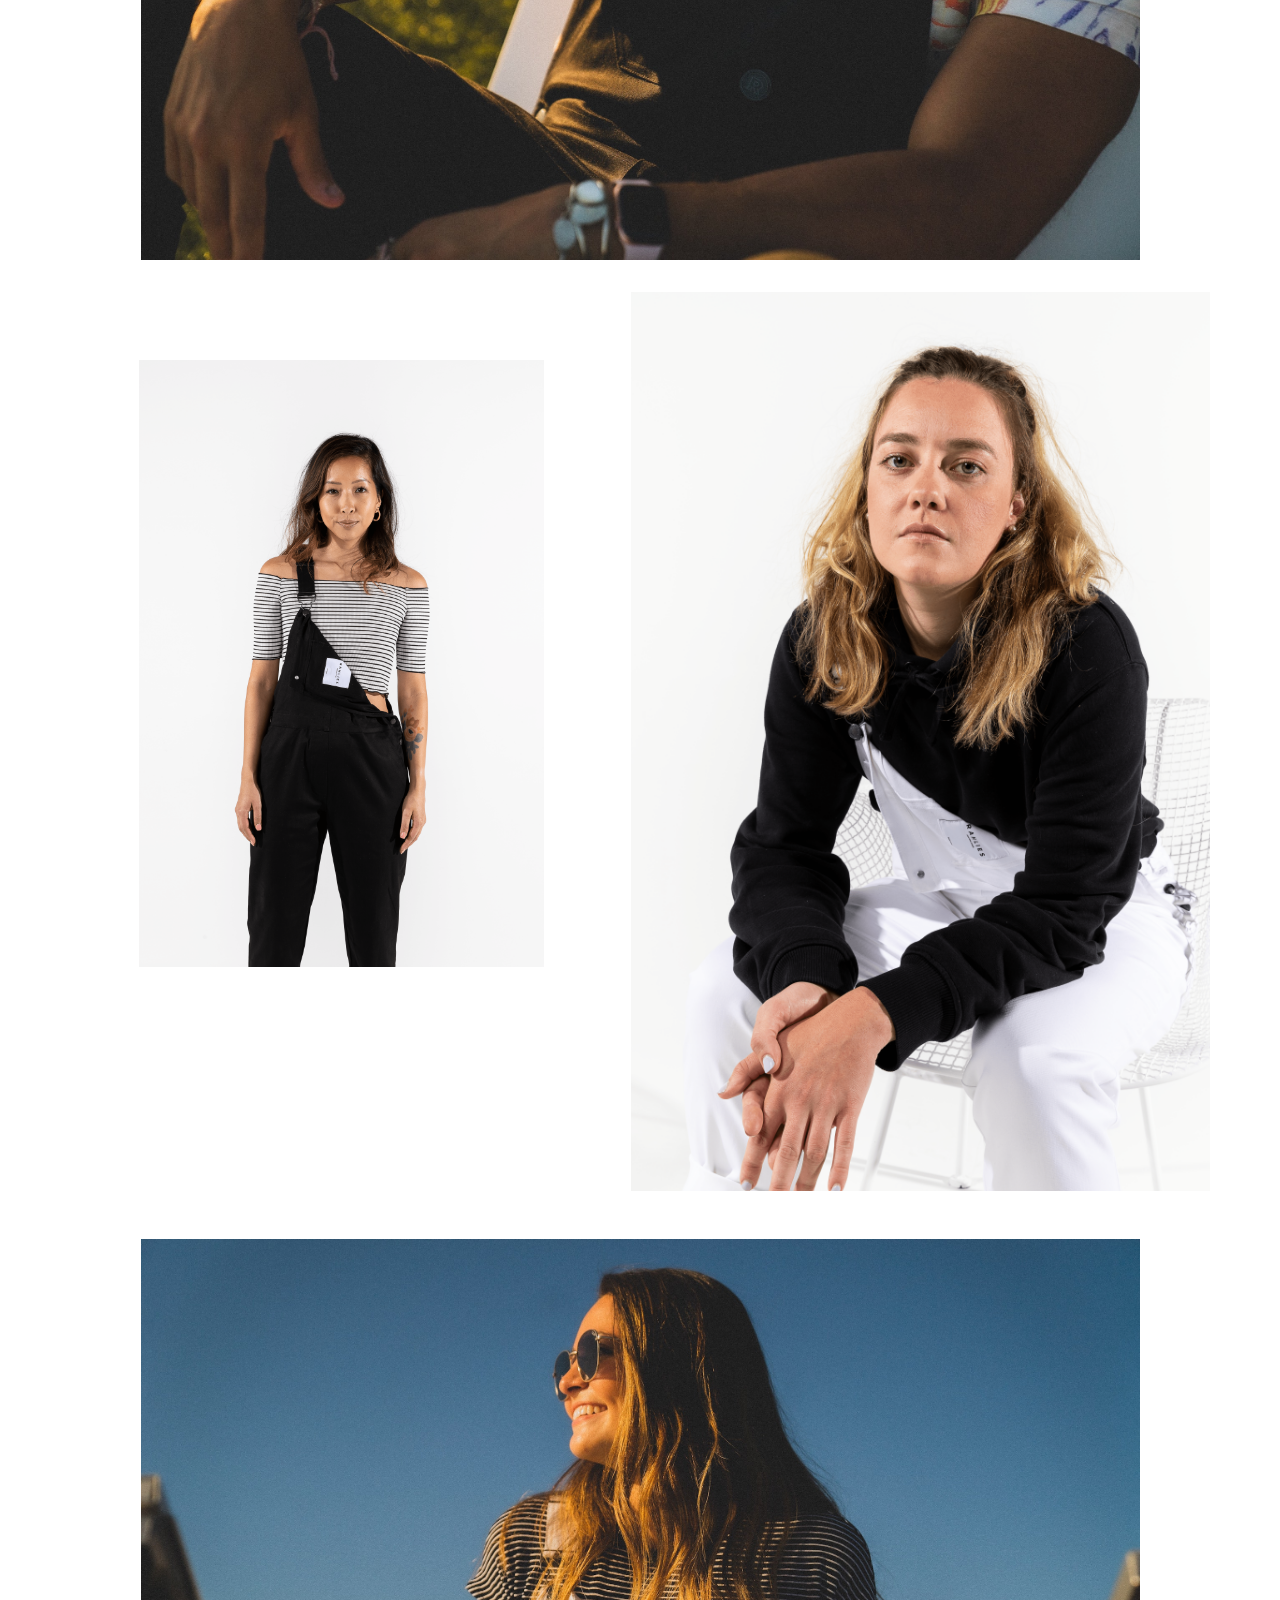
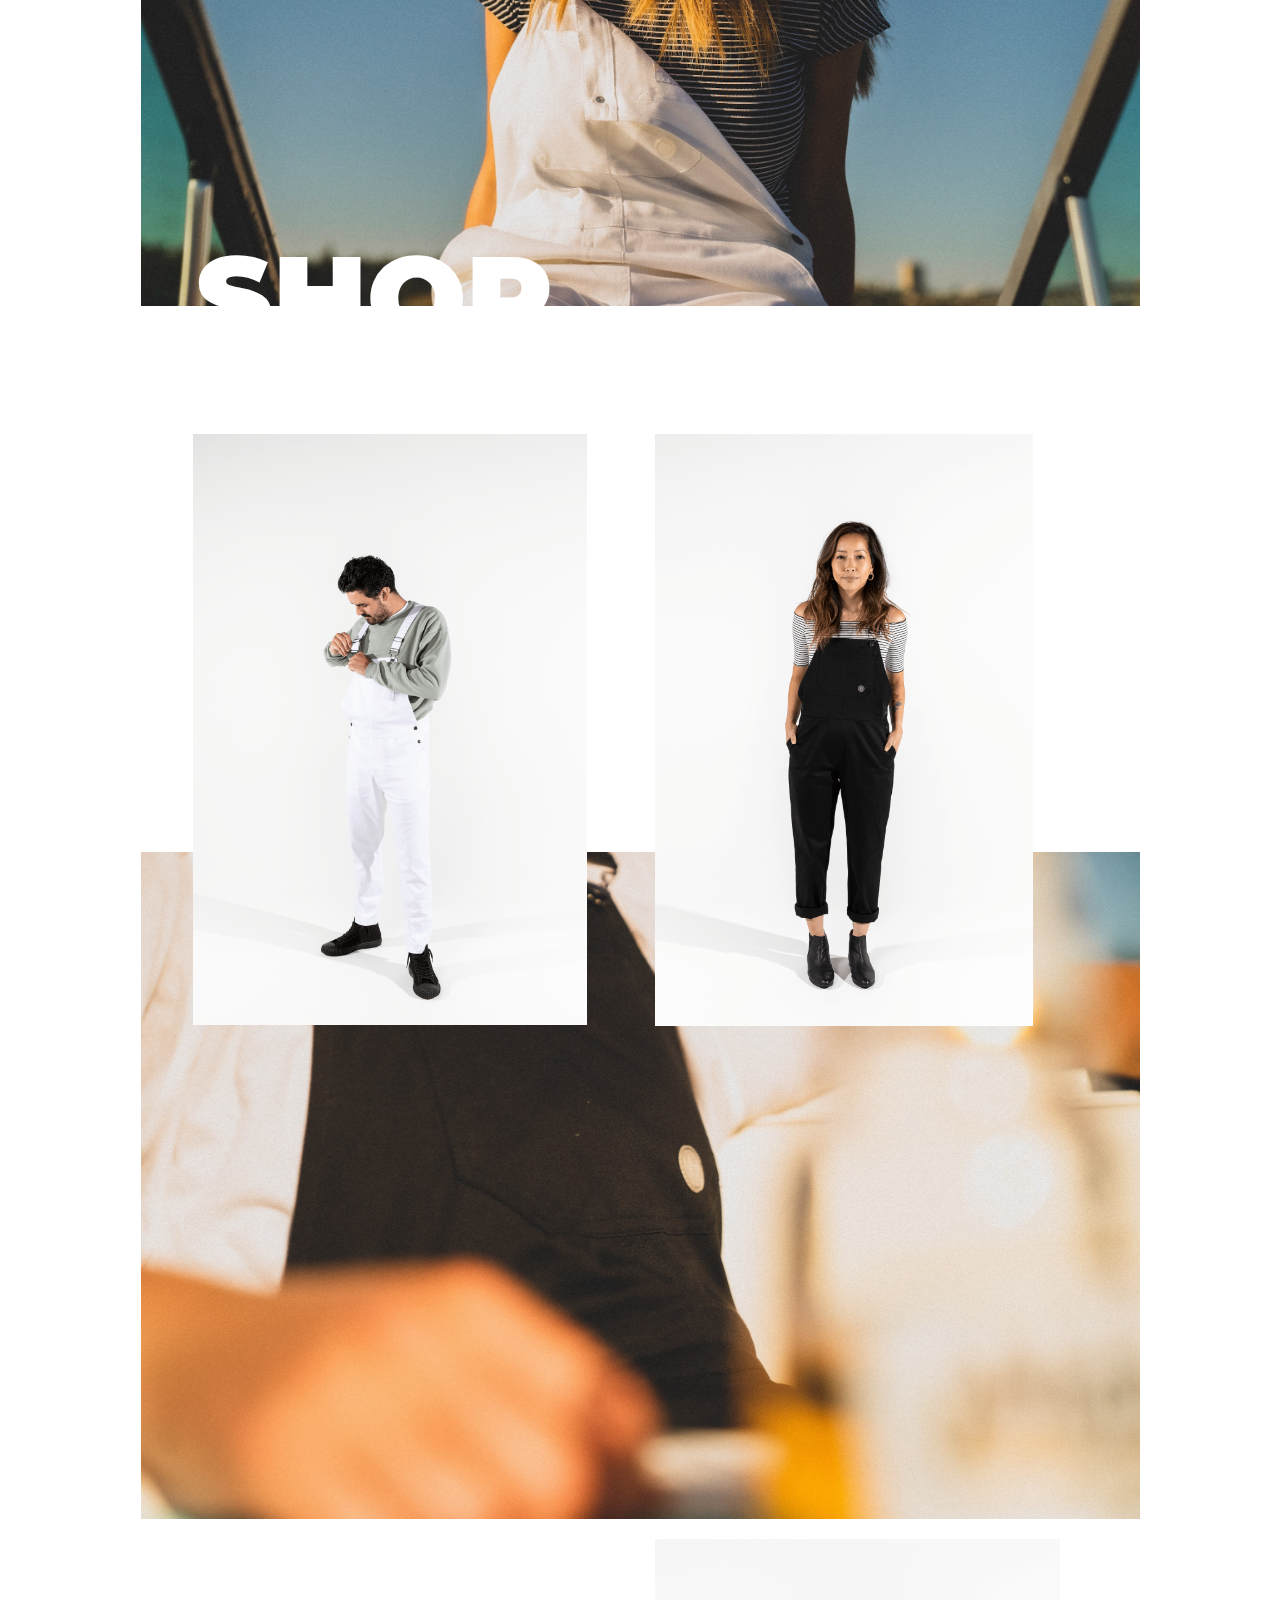
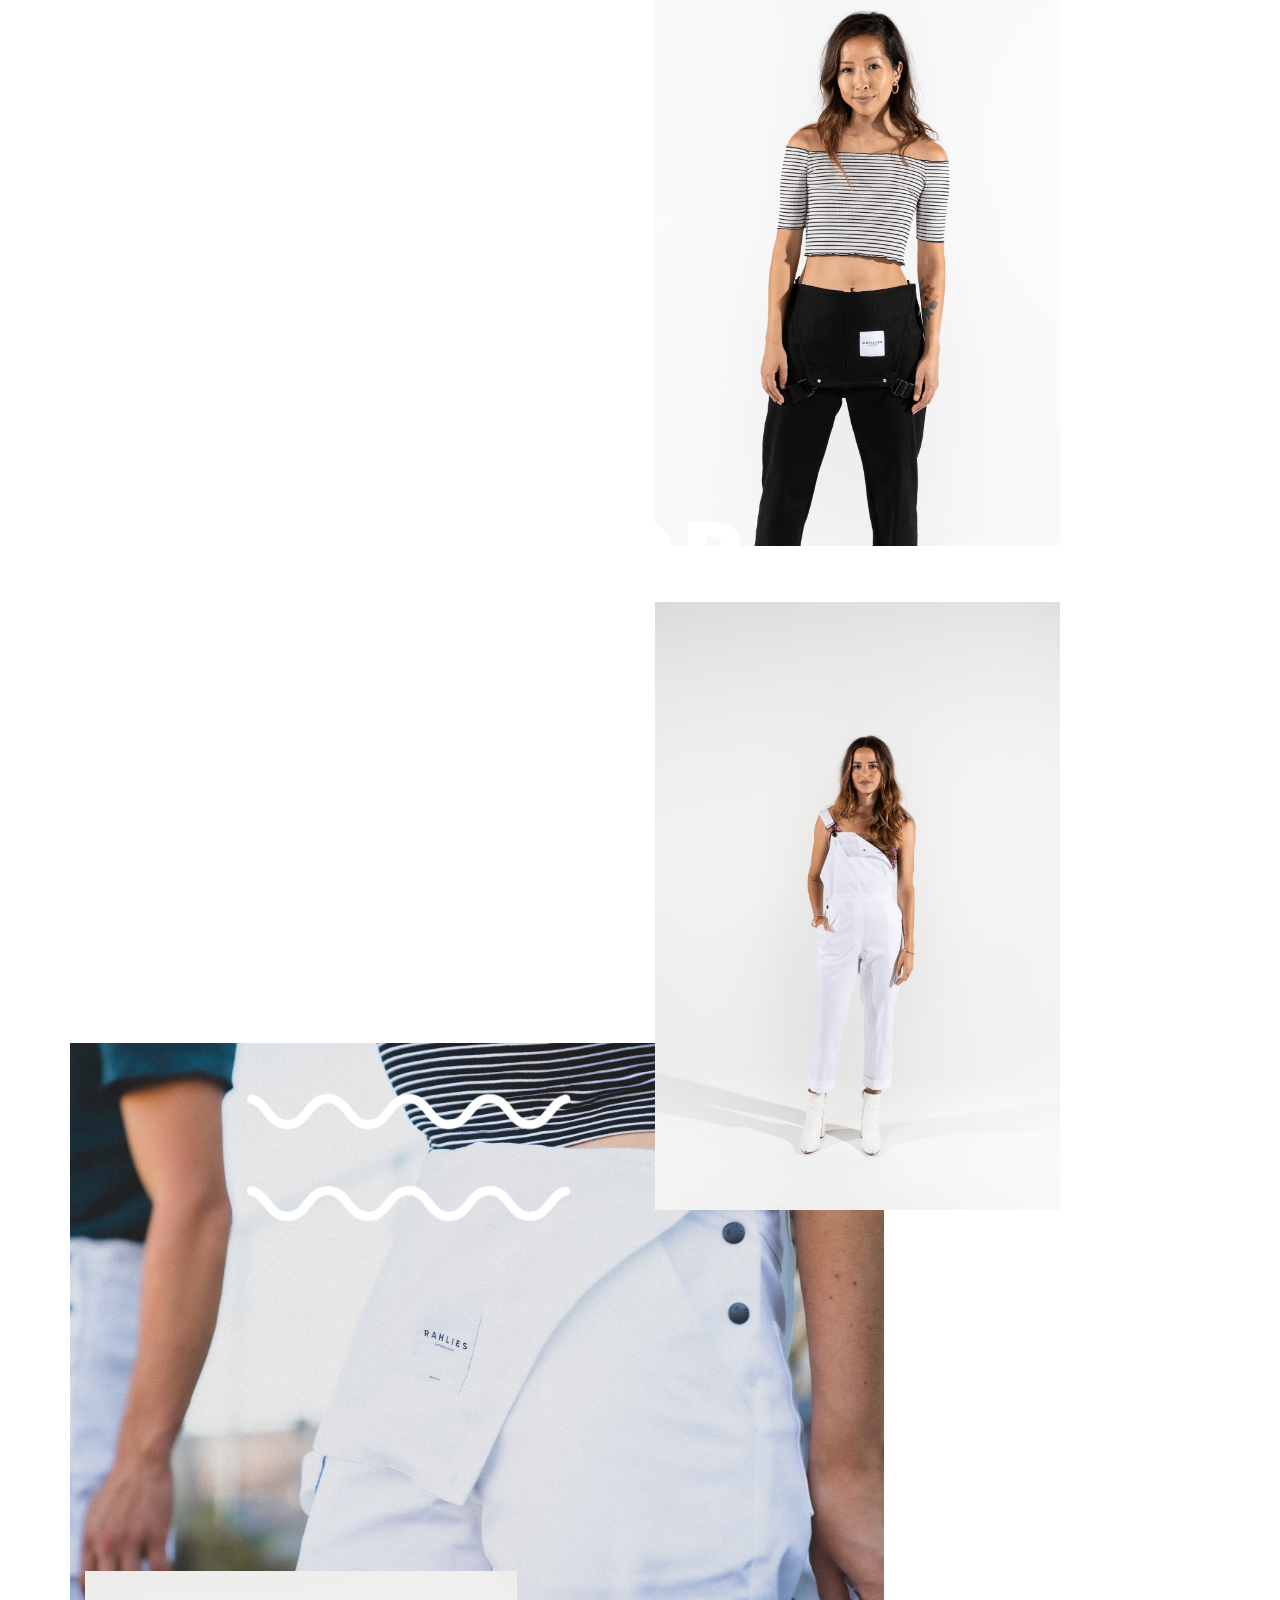
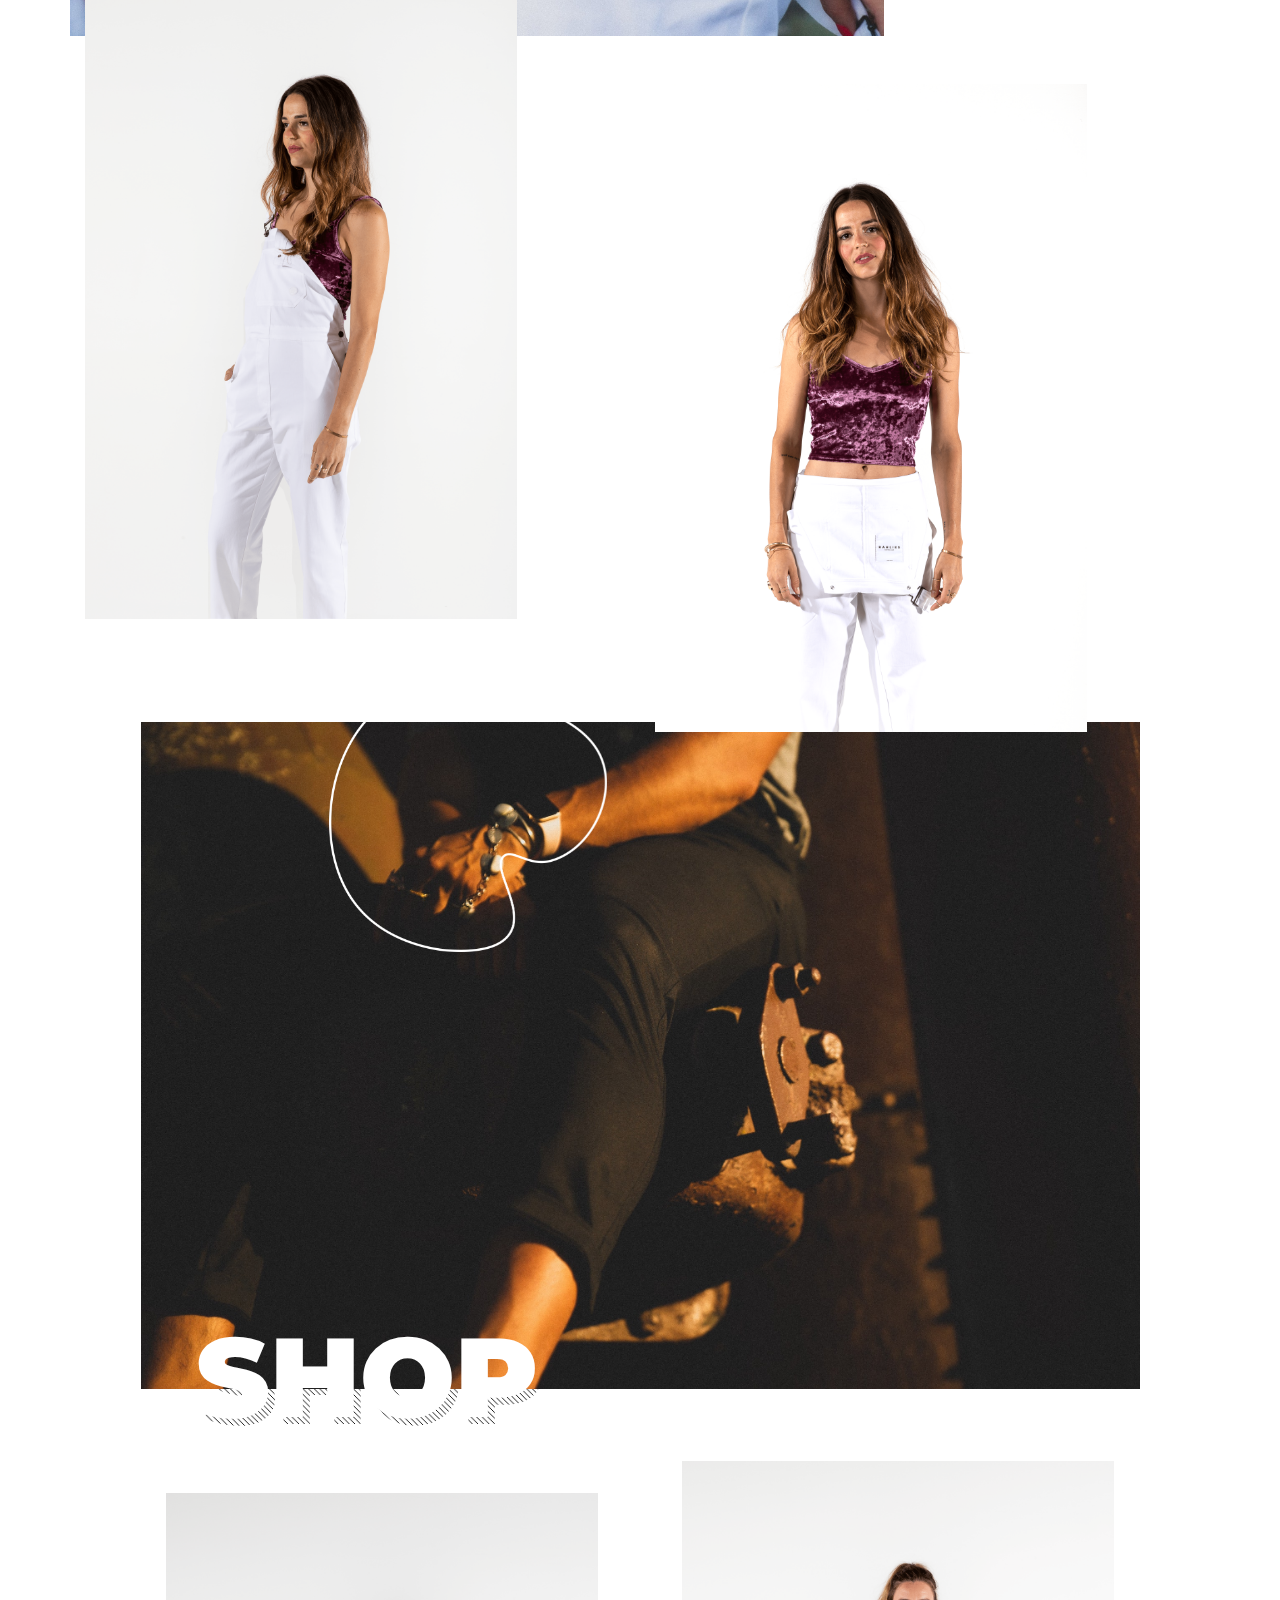
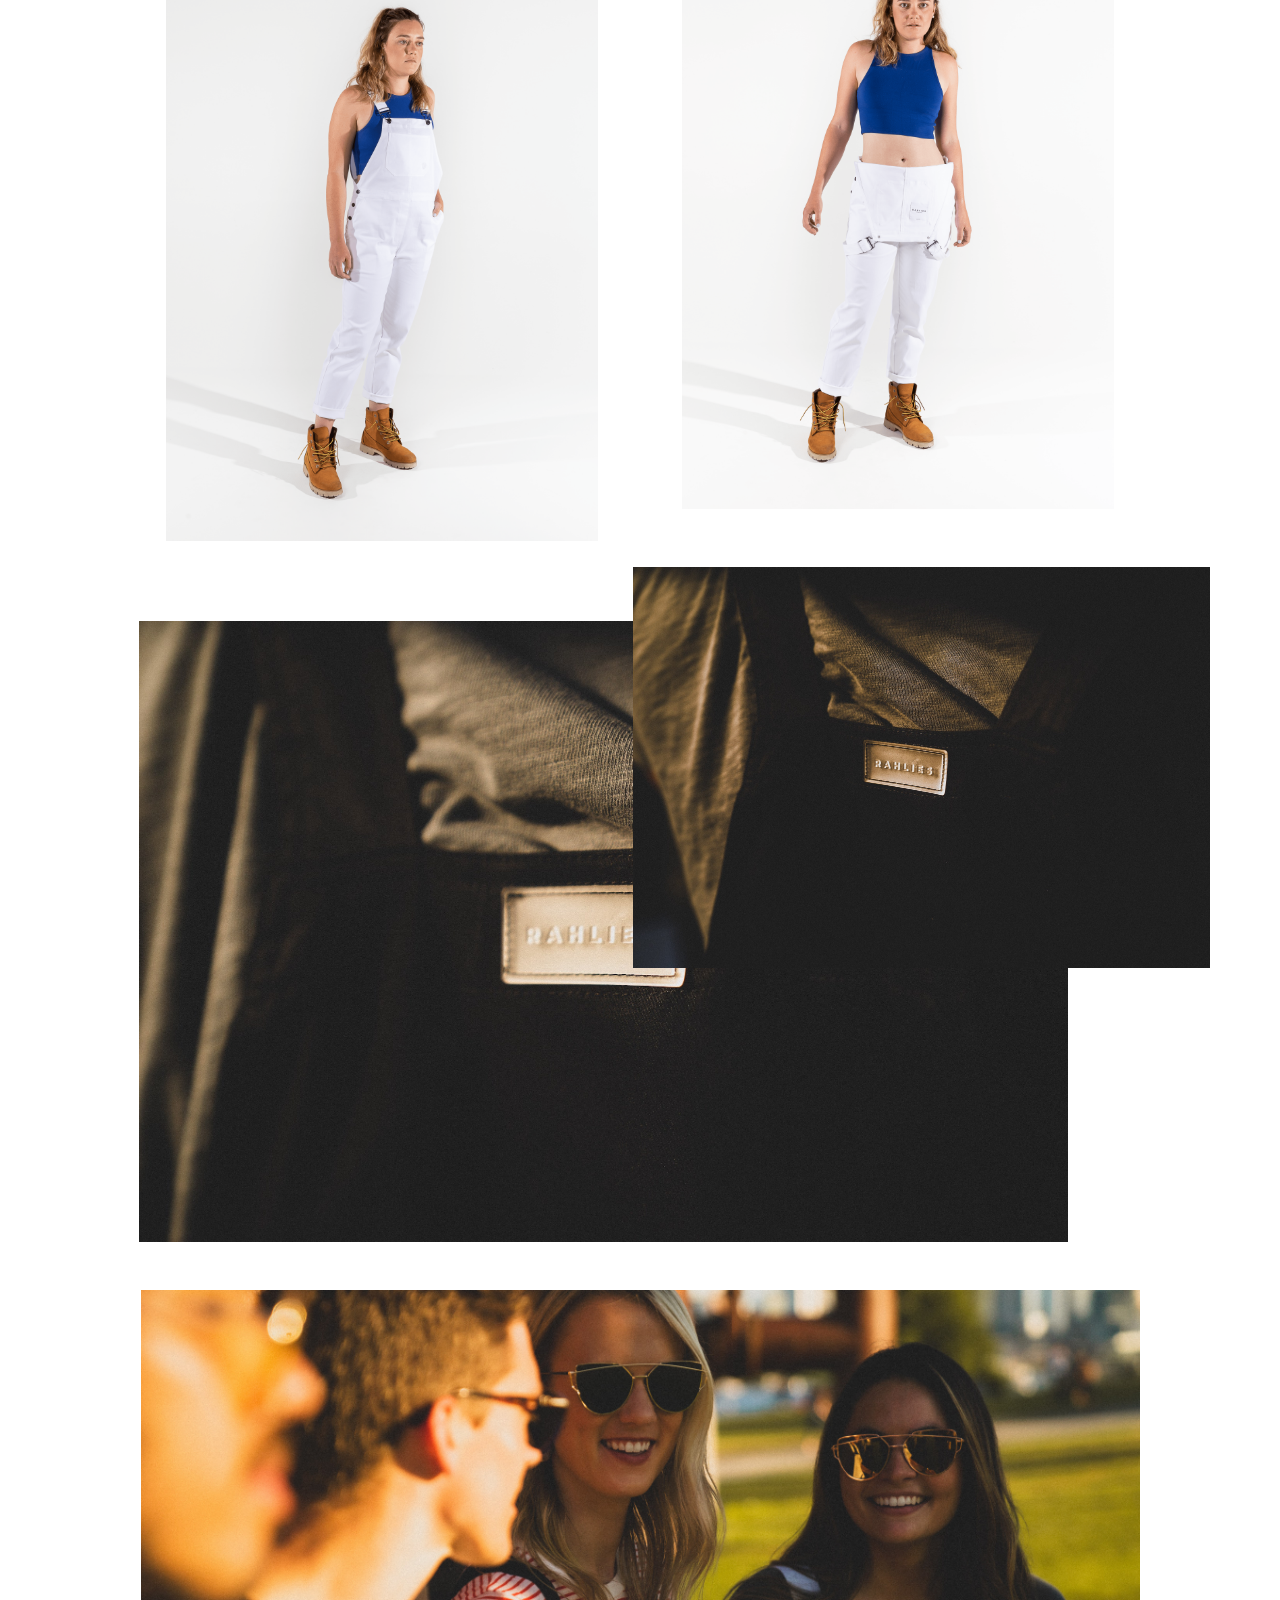
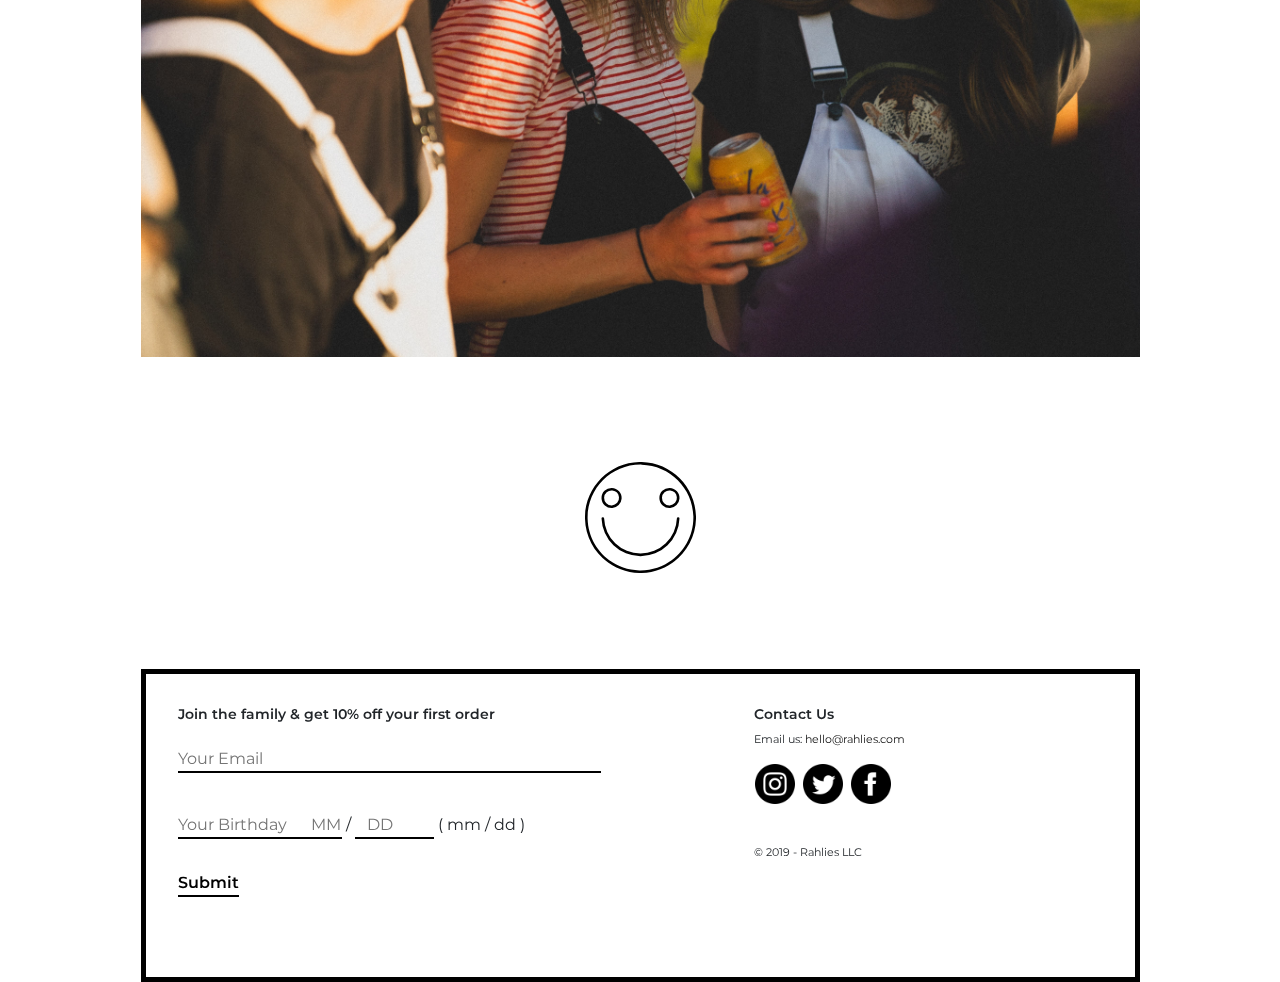
==== commit be511358: "price change to 99" ====
--- a/index.html
+++ b/index.html
@@ -71,7 +71,7 @@
   
   <div class="full-page">
   <div class="promo-banner">
-    <a href="/shop"><p>Use code: <strong>GOODTIMES</strong> for 20% off your first order!</p></a>
+    <a href="/shop"><p>Use code: <strong>GOODTIMES</strong> for 10% off your first order!</p></a>
   </div>
   <!-- Navigation -->
  <!-- <nav class="navbar navbar-expand-lg navbar-light fixed-top py-3" id="mainNav">
@@ -116,6 +116,7 @@
         <a class="nav-item nav-link nav-link-2 collapsed-nav-link" href="/shop">SHOP</a>
         <a class="nav-item nav-link nav-link-4 collapsed-nav-link" href="#" data-toggle="modal" data-target="#exampleModalCenter">CONTACT</a>
         <a class="nav-item nav-link nav-link-2 collapsed-nav-link" href="/fun">FUN</a>
+        <a class="nav-item nav-link nav-link-2 collapsed-nav-link" href="/fm">FM</a>
         <a href="/fun"><img src="img/rahlies-illo-smile-white.png"></a>
         
       </div>
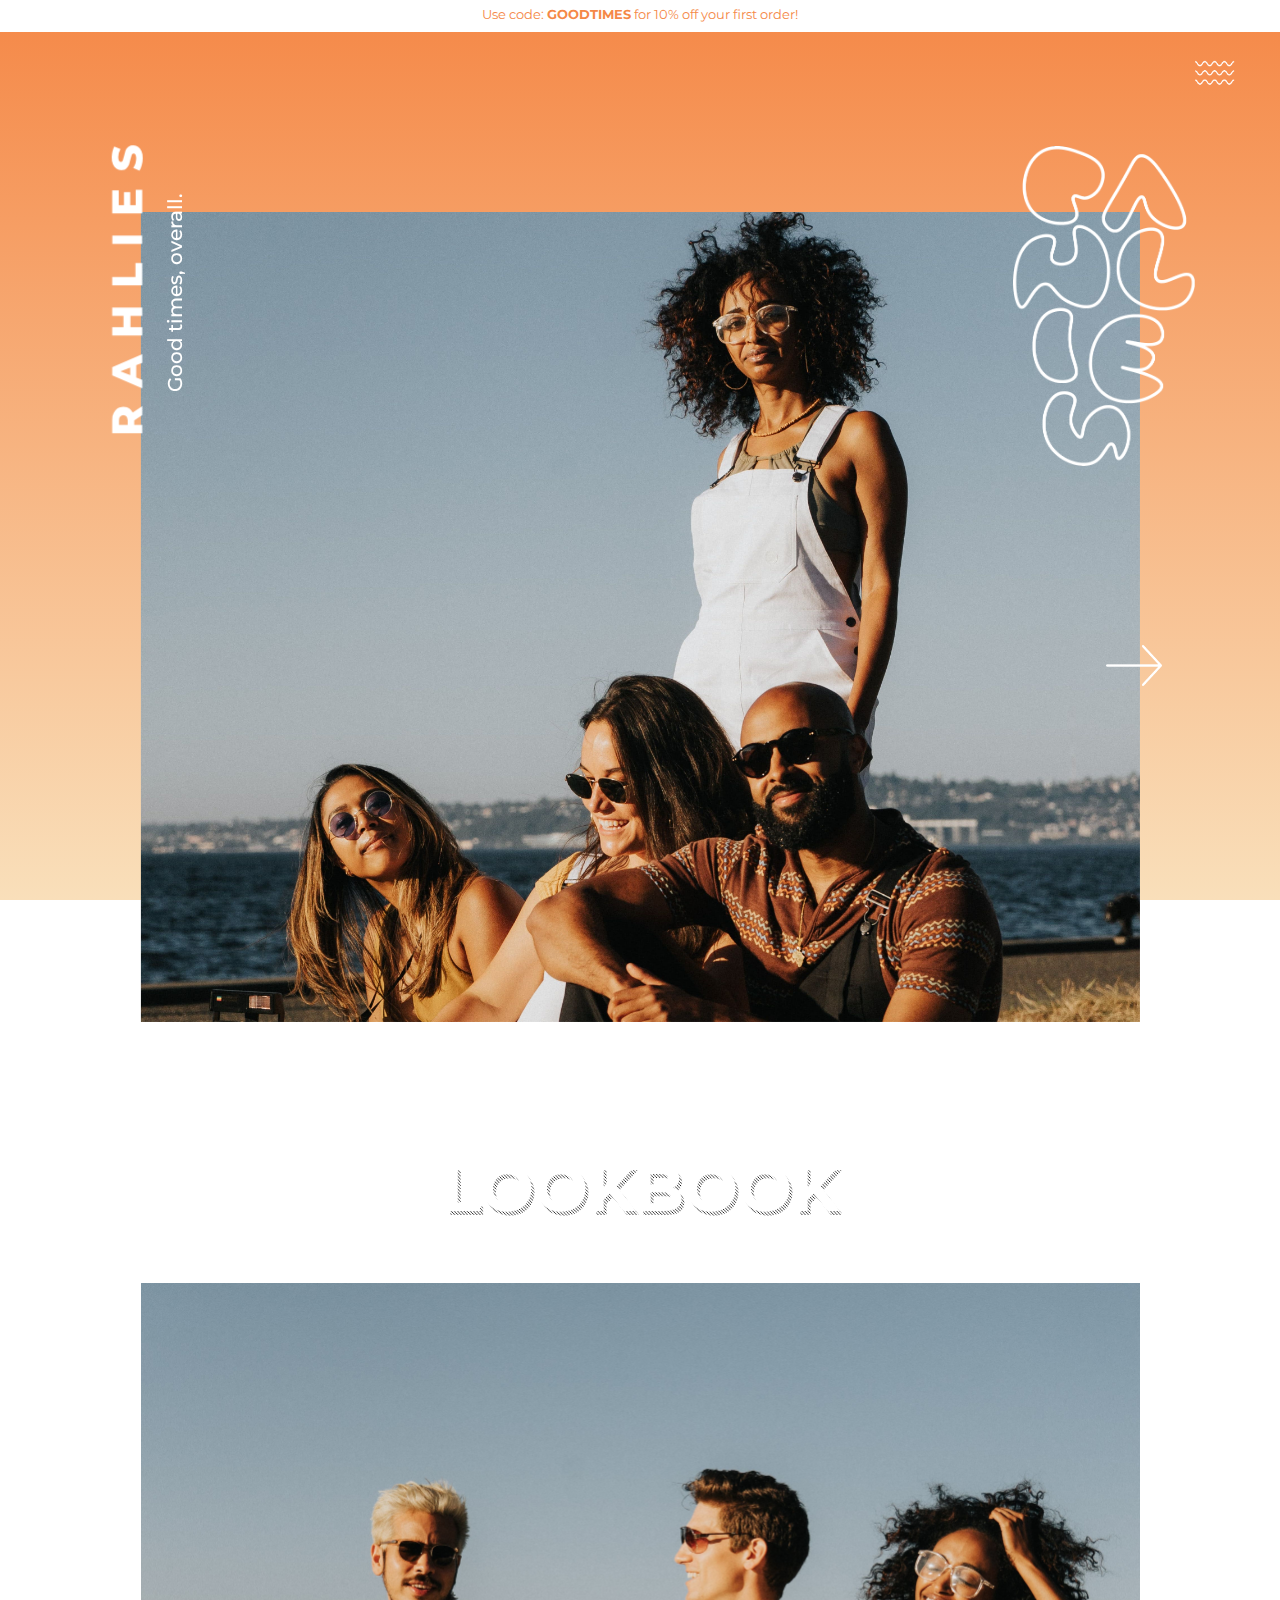
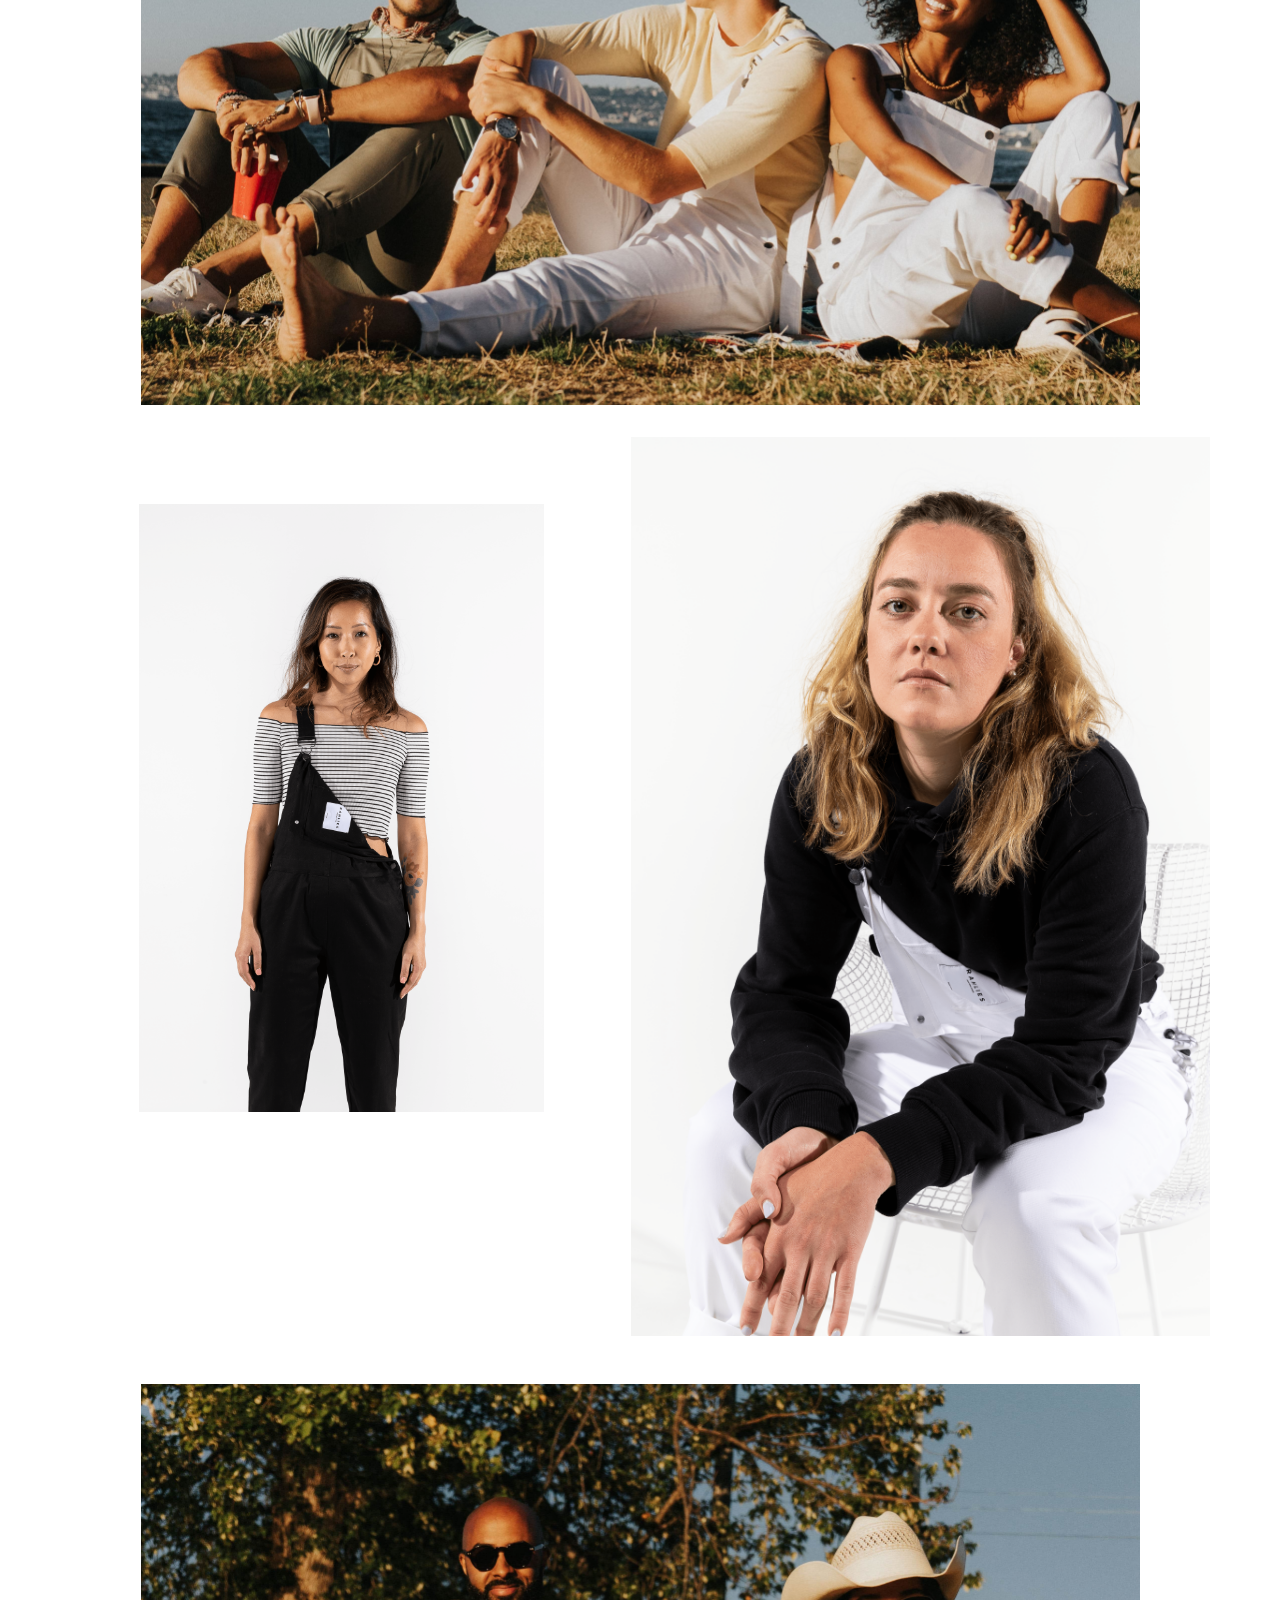
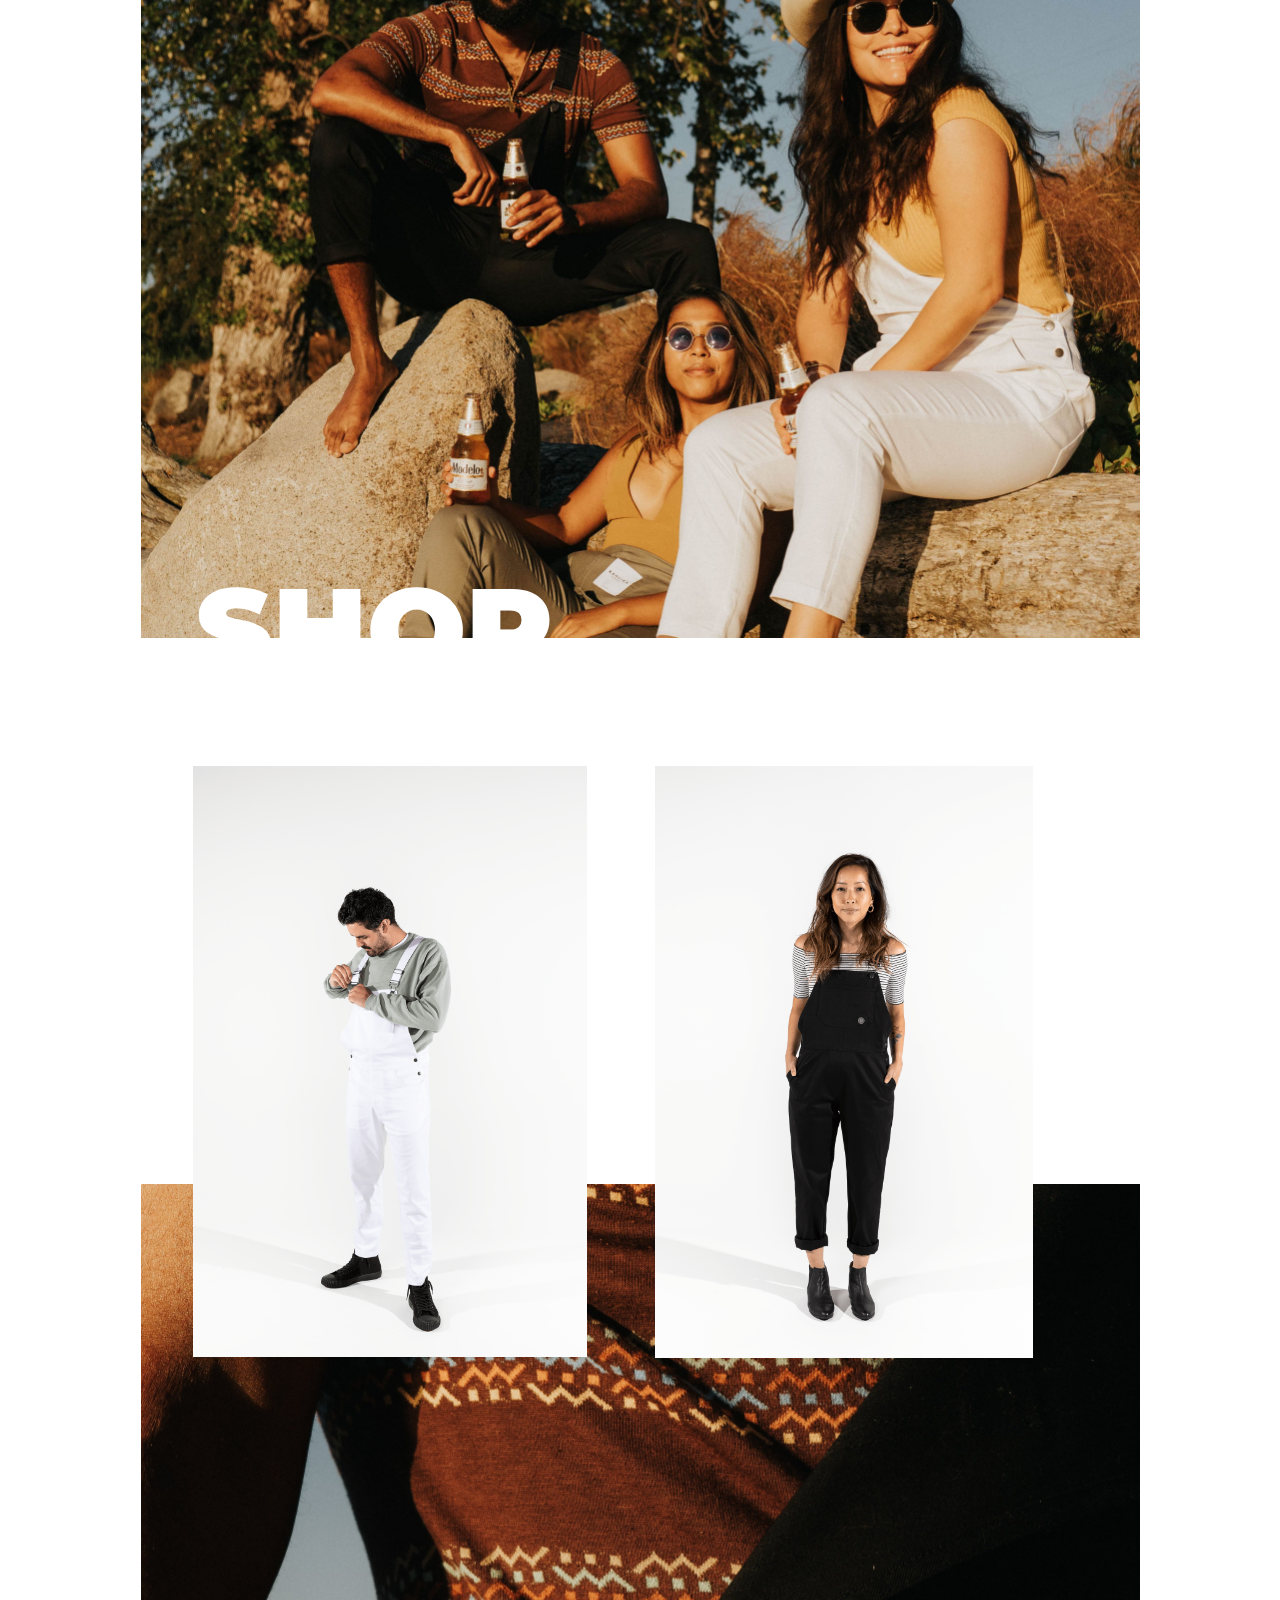
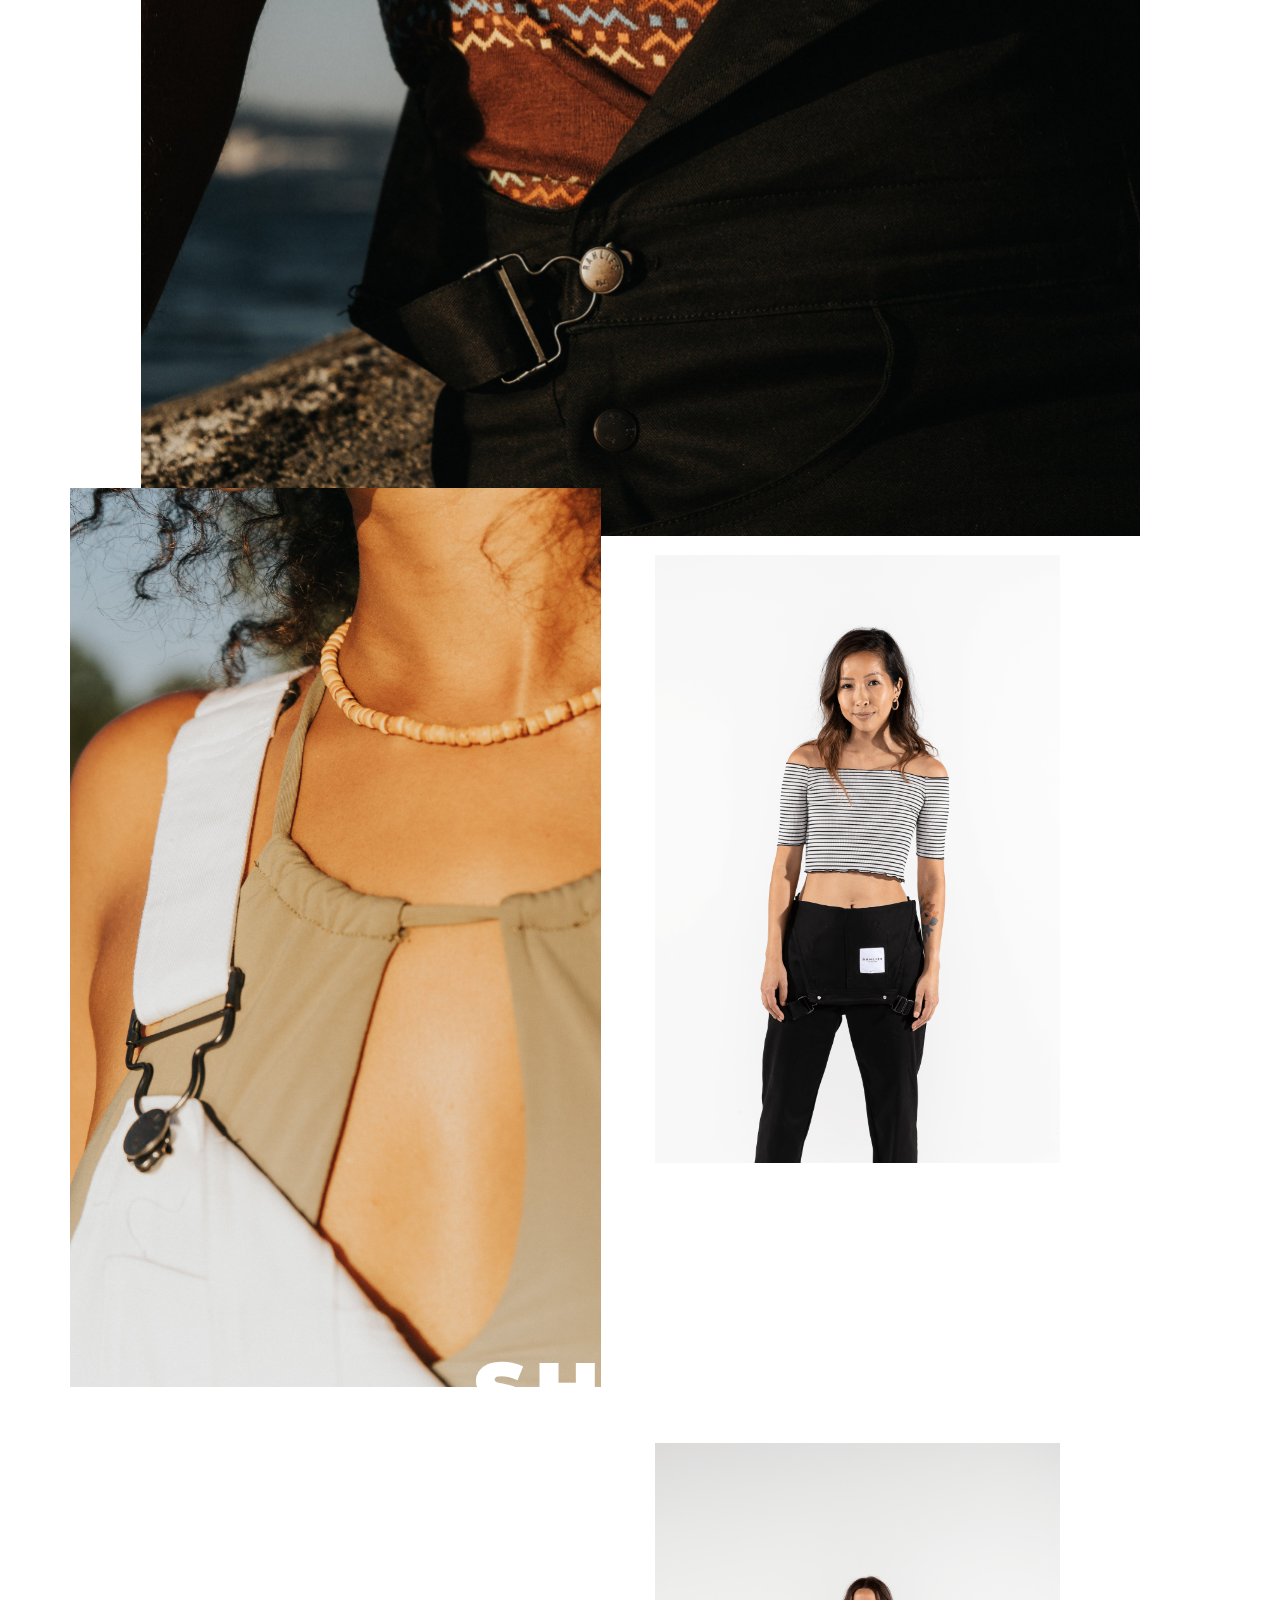
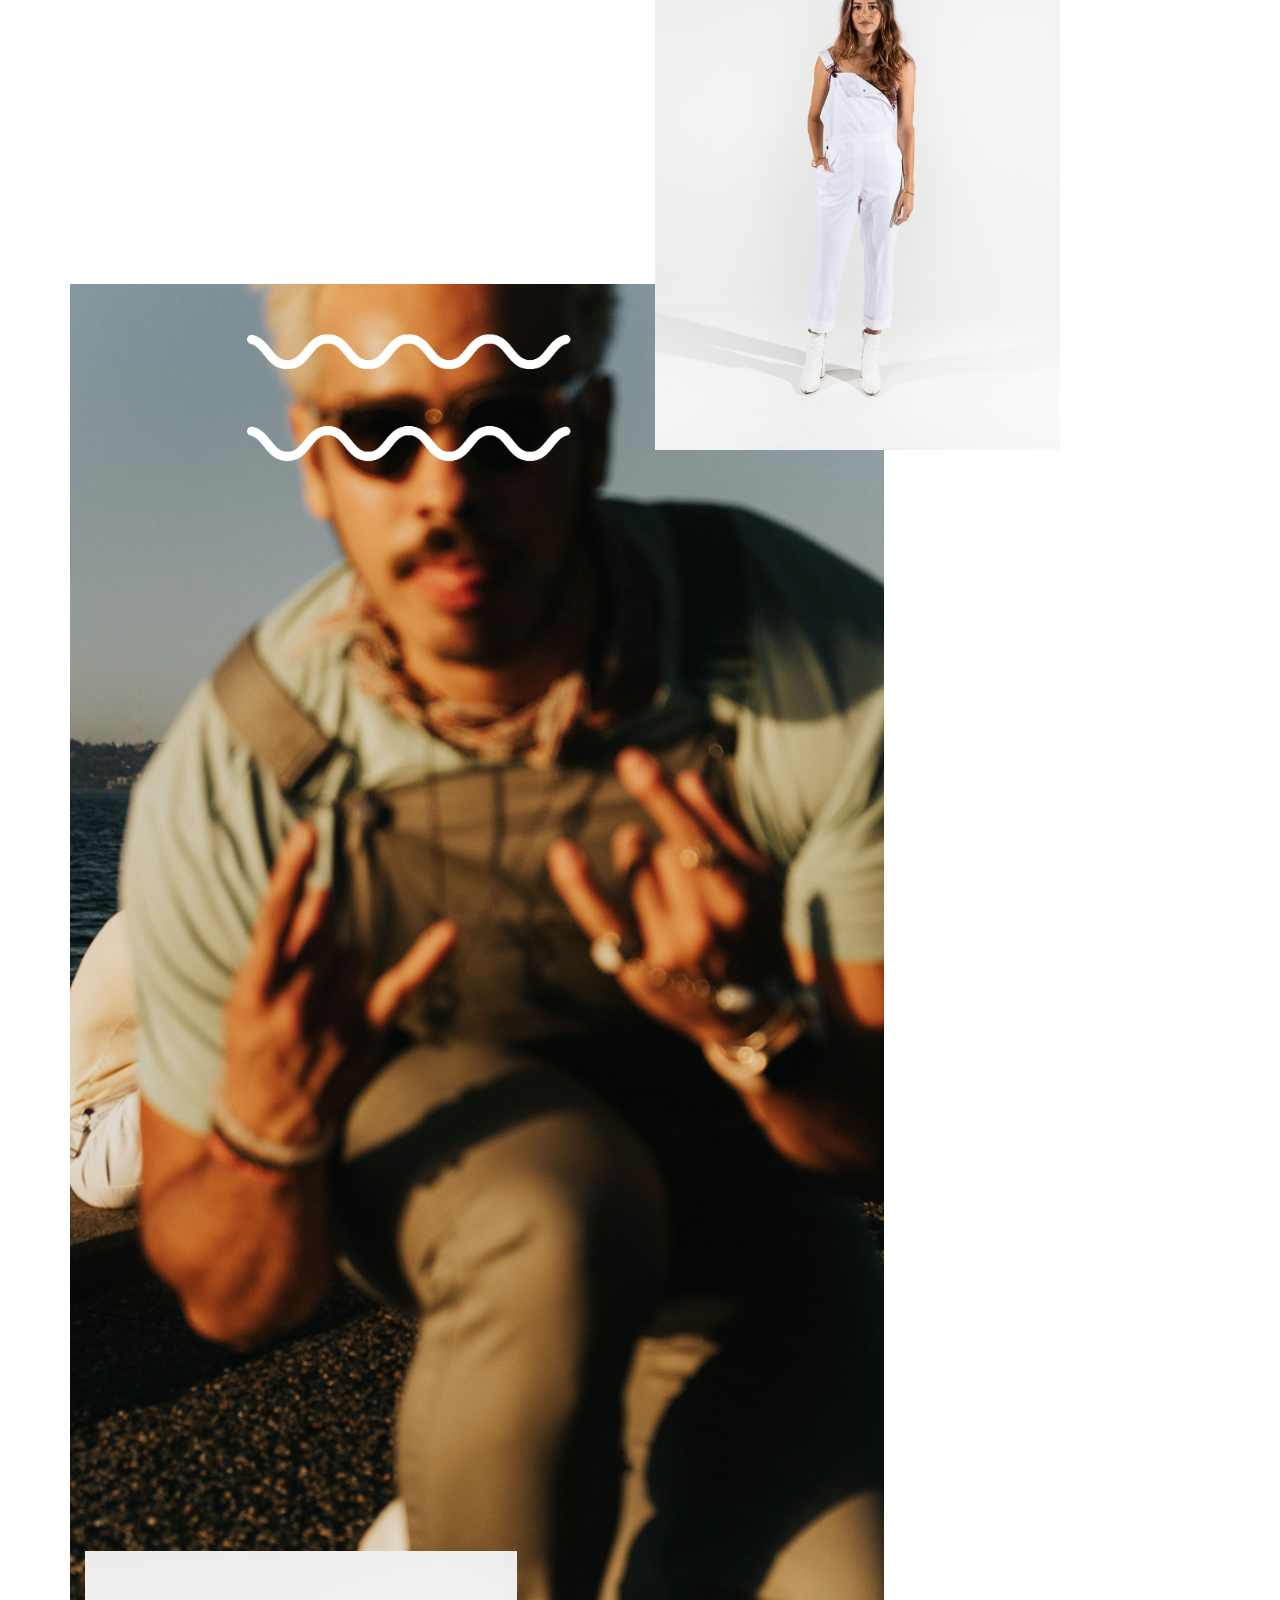
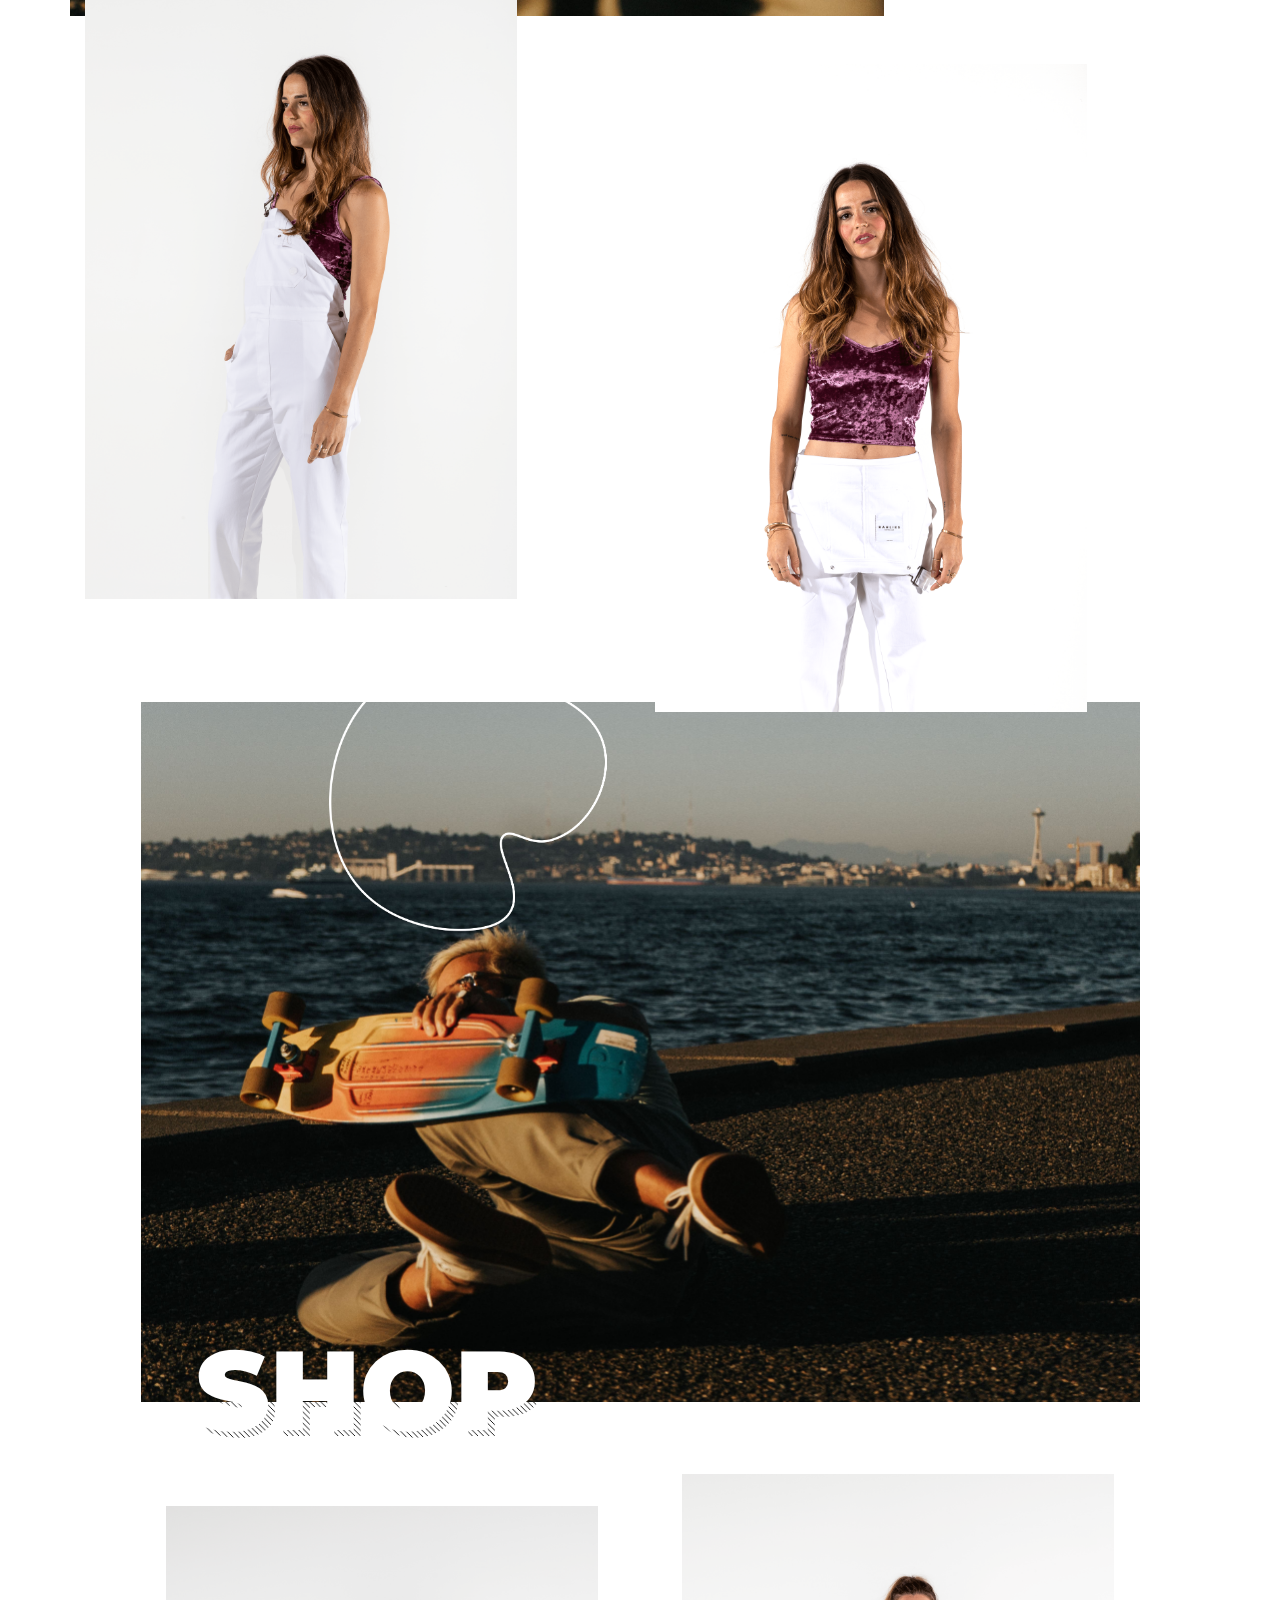
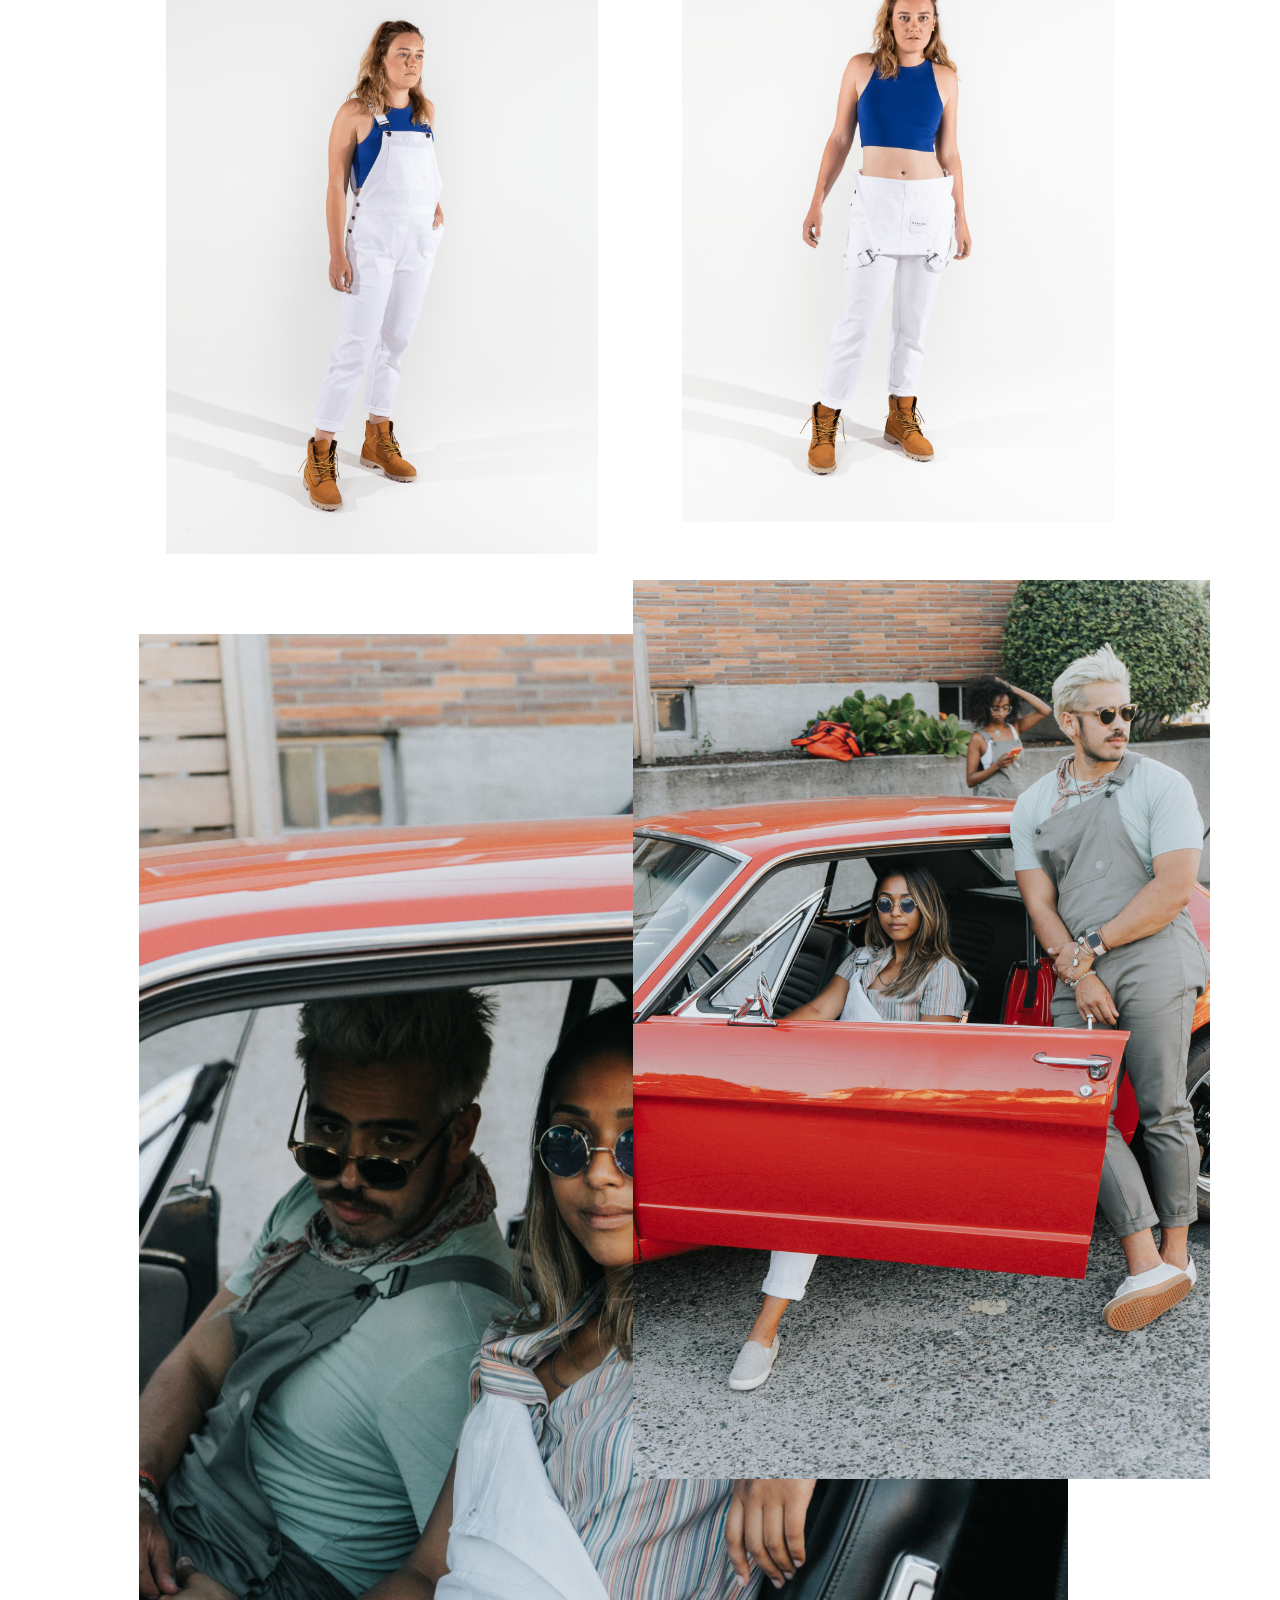
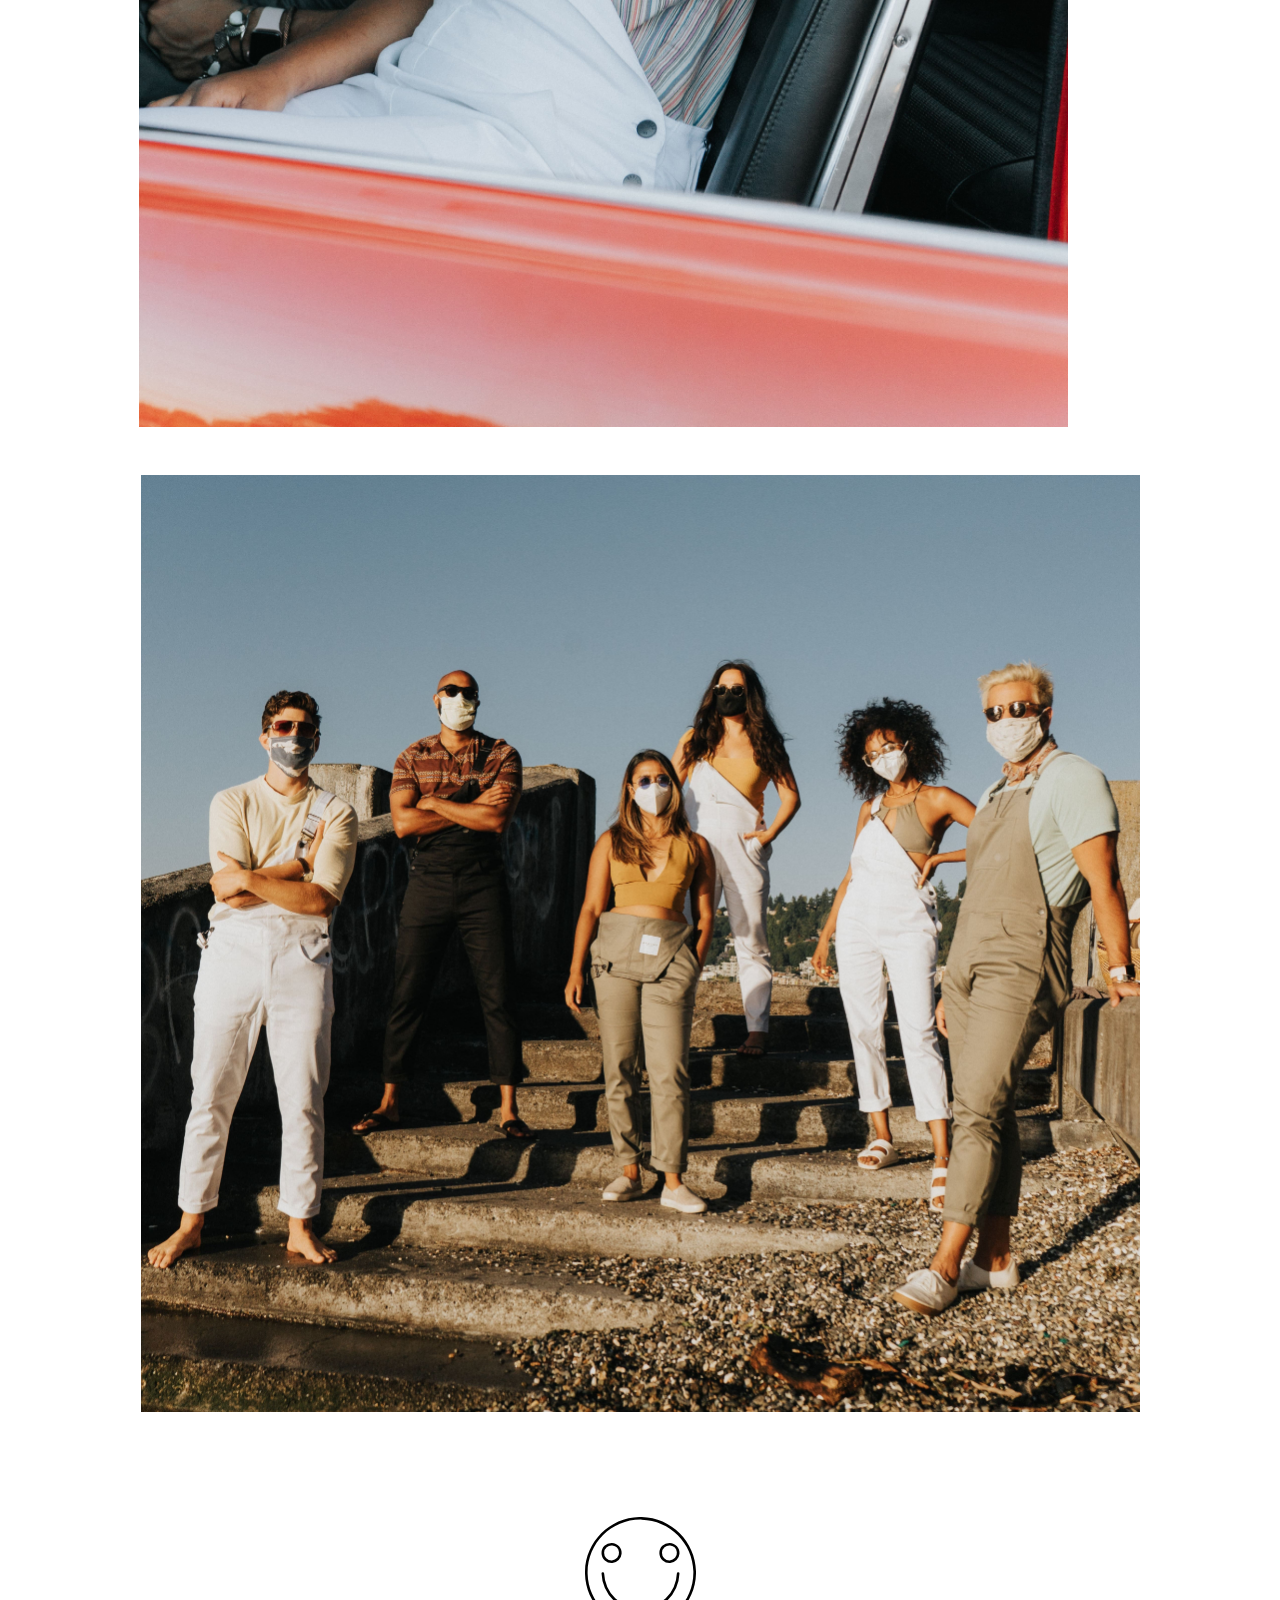
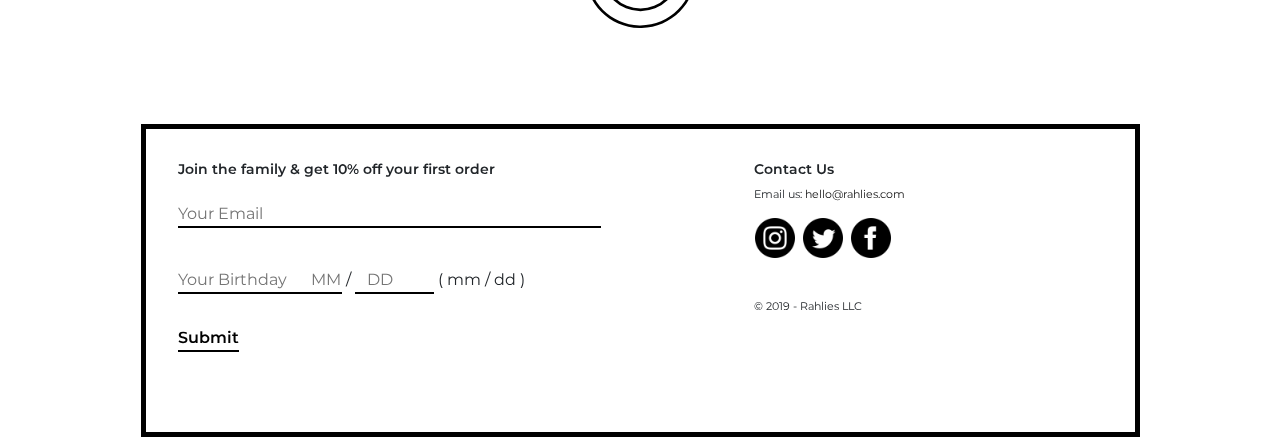
==== commit 3cf02be6: "2020 photo update" ====
--- a/index.html
+++ b/index.html
@@ -163,15 +163,15 @@
               
 
               <div class="carousel-item active">
-                <img class="hero-img" src="img/DSC08153-min.jpg">
-              </div>
-
+                <img class="hero-img" src="img/rahlies-2020-hero-1.jpg">
+              </div>
+
+              <div class="carousel-item">
+                <img class="hero-img" src="img/rahlies-2020-hero-3.jpg">
+              </div>
+             
               <div class="carousel-item">
                 <img class="hero-img" src="img/DSC08494-min.jpg">
-              </div>
-
-              <div class="carousel-item">
-                <img class="hero-img" src="img/DSC08567-min.jpg">
               </div>
 
               <div class="carousel-item">
@@ -254,12 +254,12 @@
   
       <div class="row text-center" id="lookbook">
         <div class="col">
-          <h2><span class="hero-link brand-link contact-link" data-shadow="2019 ">2019&nbsp;</span><span class="hero-link brand-link contact-link" data-shadow="LOOKBOOK">LOOKBOOK</span></h2>
+          <h2><!--<span class="hero-link brand-link contact-link" data-shadow="2020 ">2020&nbsp;</span>--><span class="hero-link brand-link contact-link" data-shadow="LOOKBOOK">LOOKBOOK</span></h2>
         </div>
       </div>
 
       <div class="lookbook-hero negative-spacer-big">
-        <img class="lookbook-img" src="img/compressjpeg/DSC08567-min.jpg">
+        <img class="lookbook-img" src="img/rahlies-2020-2.jpg">
       </div>
 
       <div class="row lookbook-right">
@@ -272,7 +272,7 @@
       </div>
 
       <div class="lookbook-hero">
-        <img class="lookbook-img" src="img/compressjpeg/DSC08304-min.jpg">
+        <img class="lookbook-img" src="img/rahlies-2020-8.jpg">
       </div>
       
       <div class="lookbook-link-left">
@@ -289,13 +289,13 @@
       </div>
 
       <div class="lookbook-hero">
-        <img class="lookbook-img" src="img/compressjpeg/DSC08210-min.jpg">
+        <img class="lookbook-img" src="img/rahlies-2020-5.jpg">
       </div>
     
 
       <div class="row lookbook-left">
         <div class="col-6">
-          <img class="lookbook-left-img-left lookbook-img" src="img/compresspng/RAHLIES_SELECTS-9-min.png">
+          <img class="lookbook-left-img-left lookbook-img" src="img/rahlies-2020-7.jpg">
         </div>
         <div class="col-6">
           <img class="lookbook-left-img-right lookbook-img" src="img/compresspng/RAHLIES_SELECTS-4-min.png">
@@ -321,7 +321,7 @@
       </div>
 
       <div class="lookbook-hero-left">
-        <img class="lookbook-img" src="img/compressjpeg/DSC08081-min.jpg">
+        <img class="lookbook-img" src="img/rahlies-2020-12.jpg">
       </div>
 
       <div class="row lookbook-left-high">
@@ -338,7 +338,7 @@
       </div>
 
       <div class="lookbook-hero">
-        <img class="lookbook-img" src="img/compressjpeg/DSC08538-min.jpg">
+        <img class="lookbook-img" src="img/rahlies-2020-13.jpg">
       </div>
 
       <div class="lookbook-link-left negative-spacer">
@@ -358,15 +358,15 @@
 
       <div class="row lookbook-left-large">
         <div class="col-6">
-          <img class="lookbook-left-large-left lookbook-img" src="img/compressjpeg/DSC08094-min.jpg">
-        </div>
-        <div class="col-6">
-          <img class="lookbook-left-large-right lookbook-img" src="img/compressjpeg/DSC08090-min.jpg">
+          <img class="lookbook-left-large-left lookbook-img" src="img/rahlies-2020-14.jpg">
+        </div>
+        <div class="col-6">
+          <img class="lookbook-left-large-right lookbook-img" src="img/rahlies-2020-15.jpg">
         </div>
       </div>
 
       <div class="lookbook-hero">
-        <img class="lookbook-img" src="img/DSC08497-min.jpg">
+        <img class="lookbook-img" src="img/rahlies-2020-3.jpg">
       </div>
 <div class="spacer"></div>
     <div class="text-center">
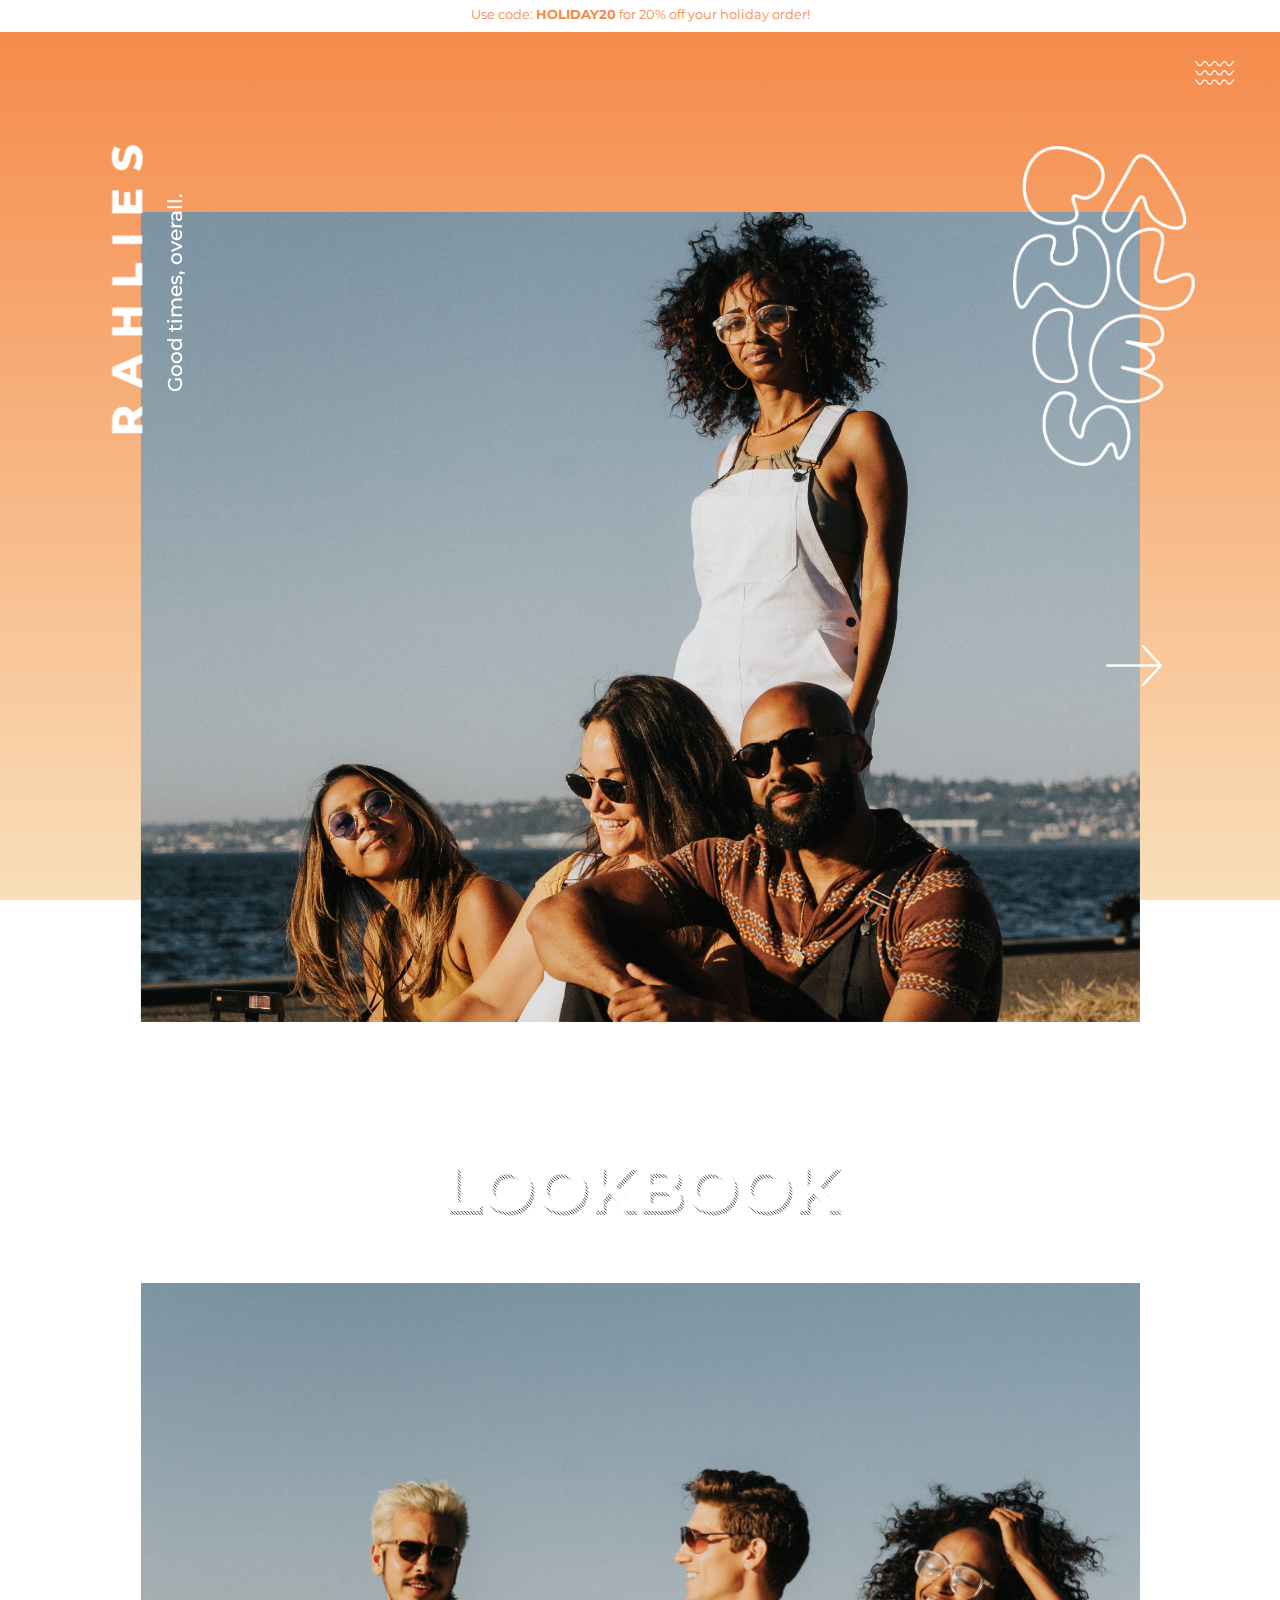
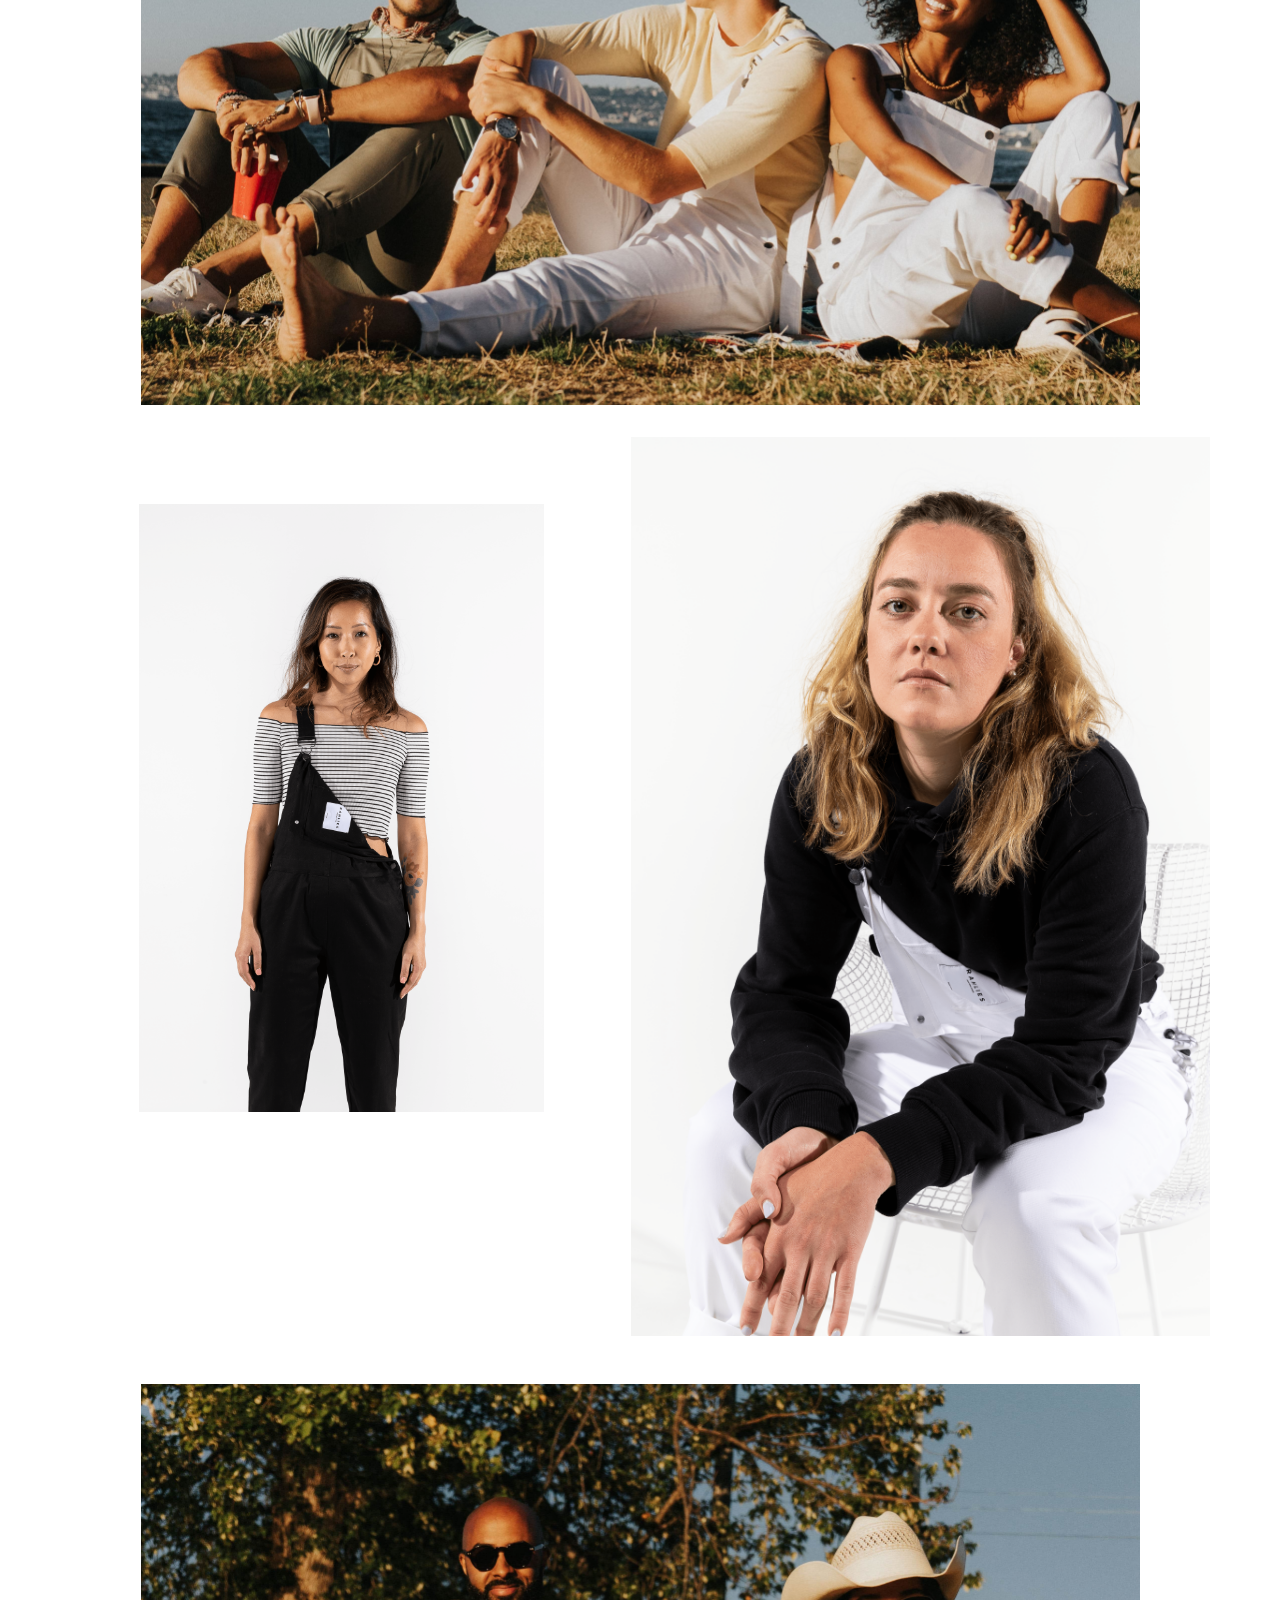
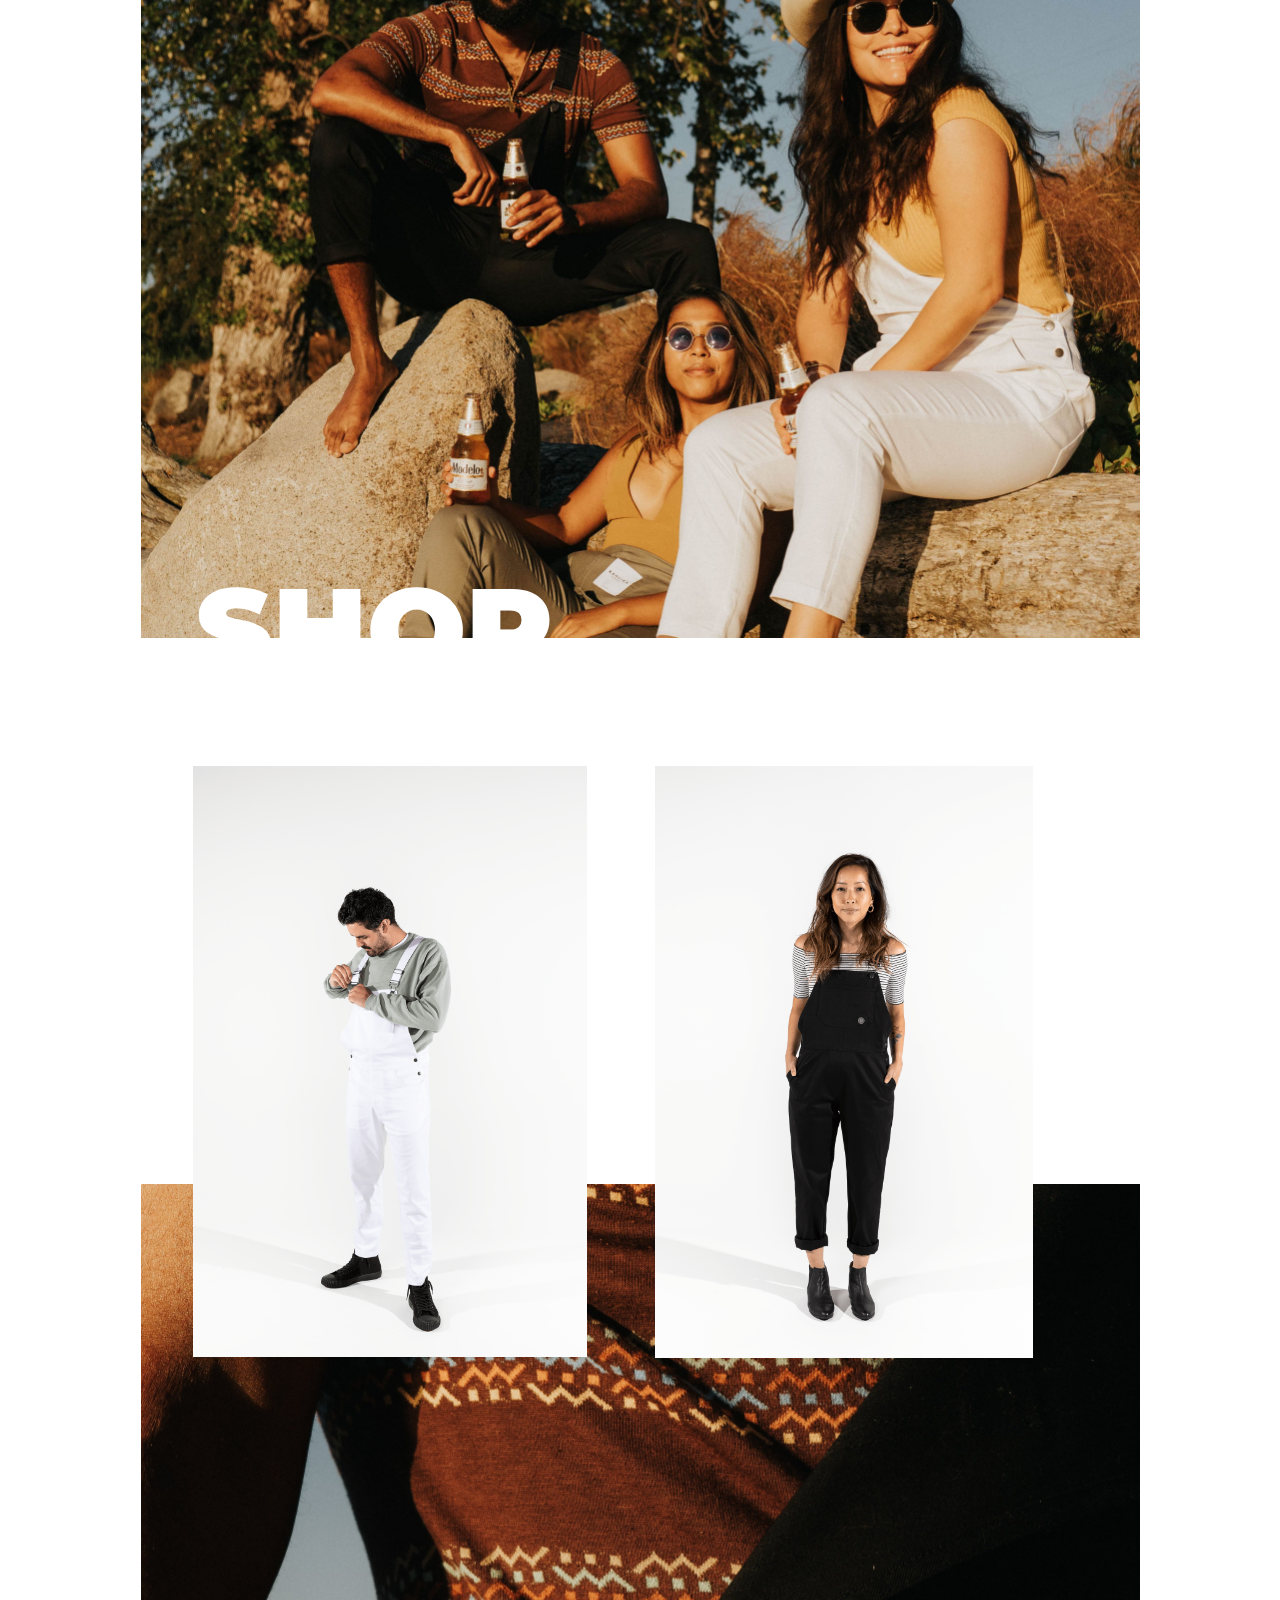
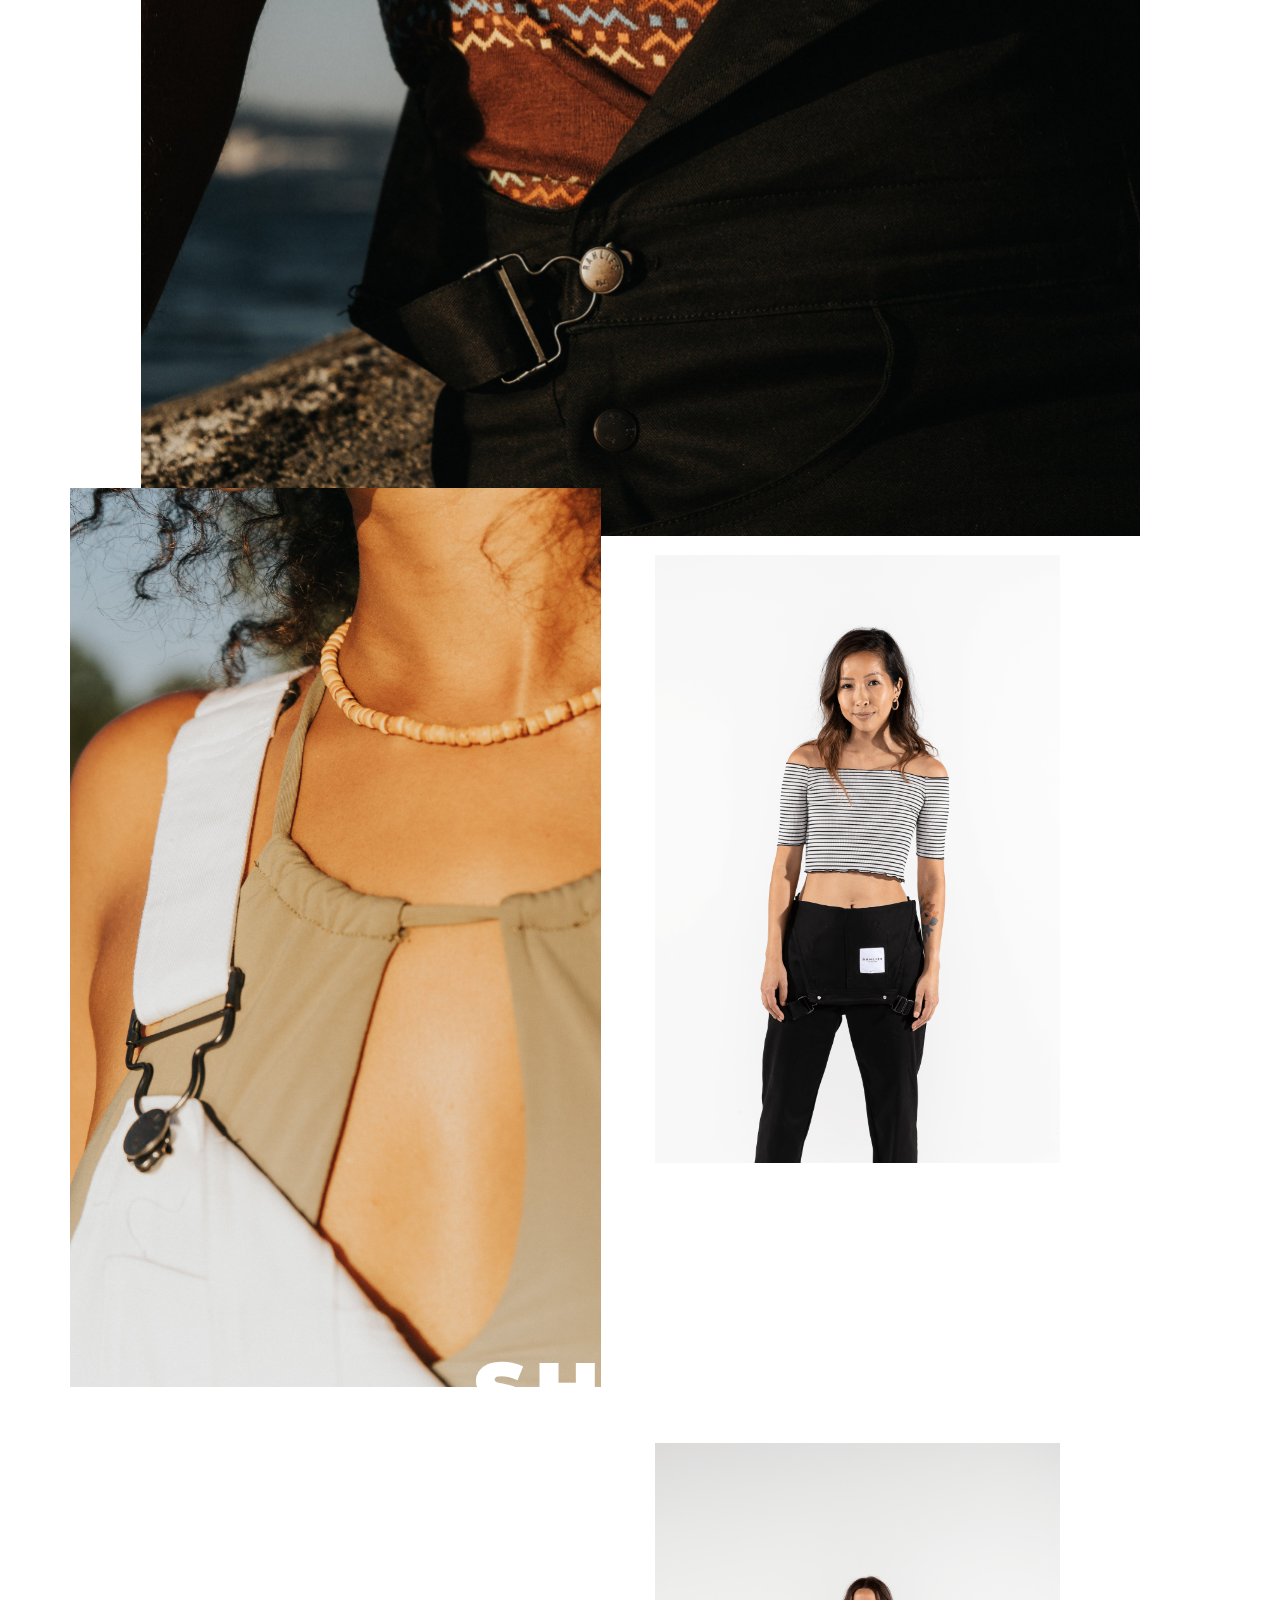
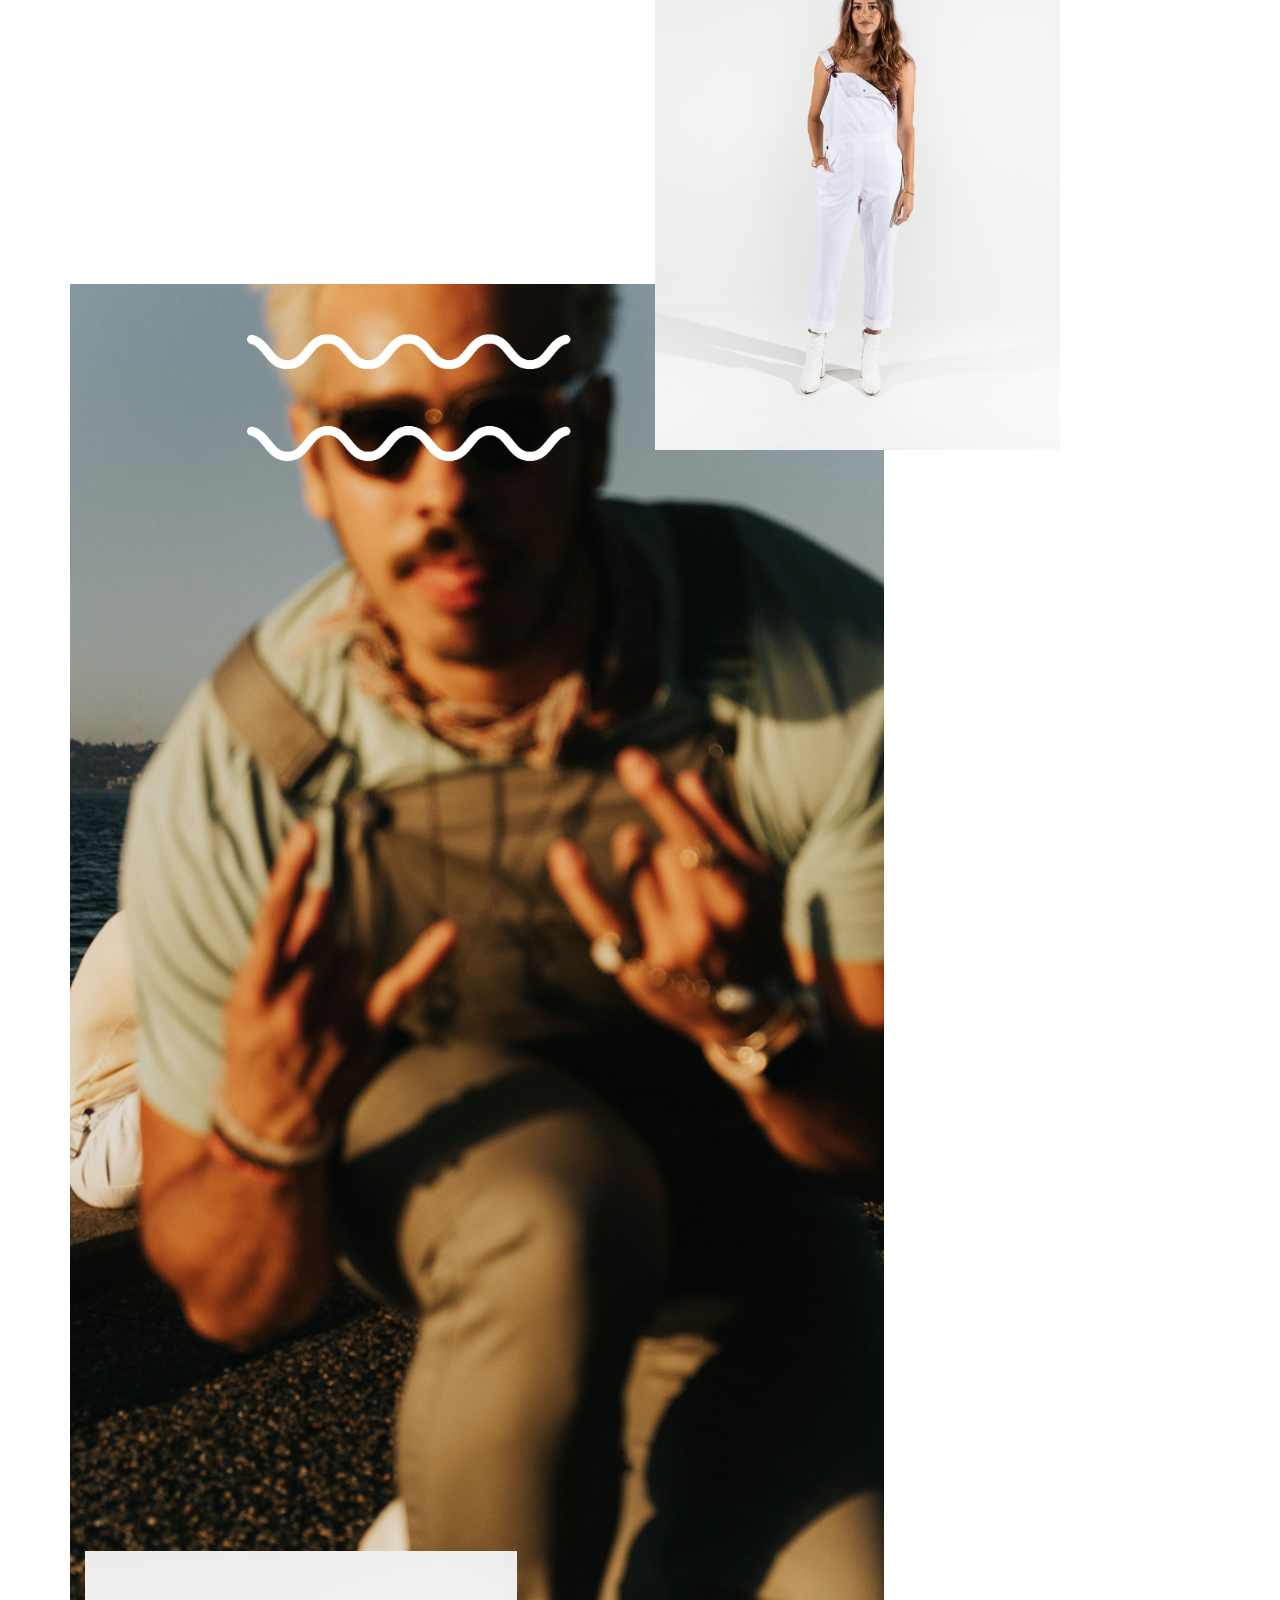
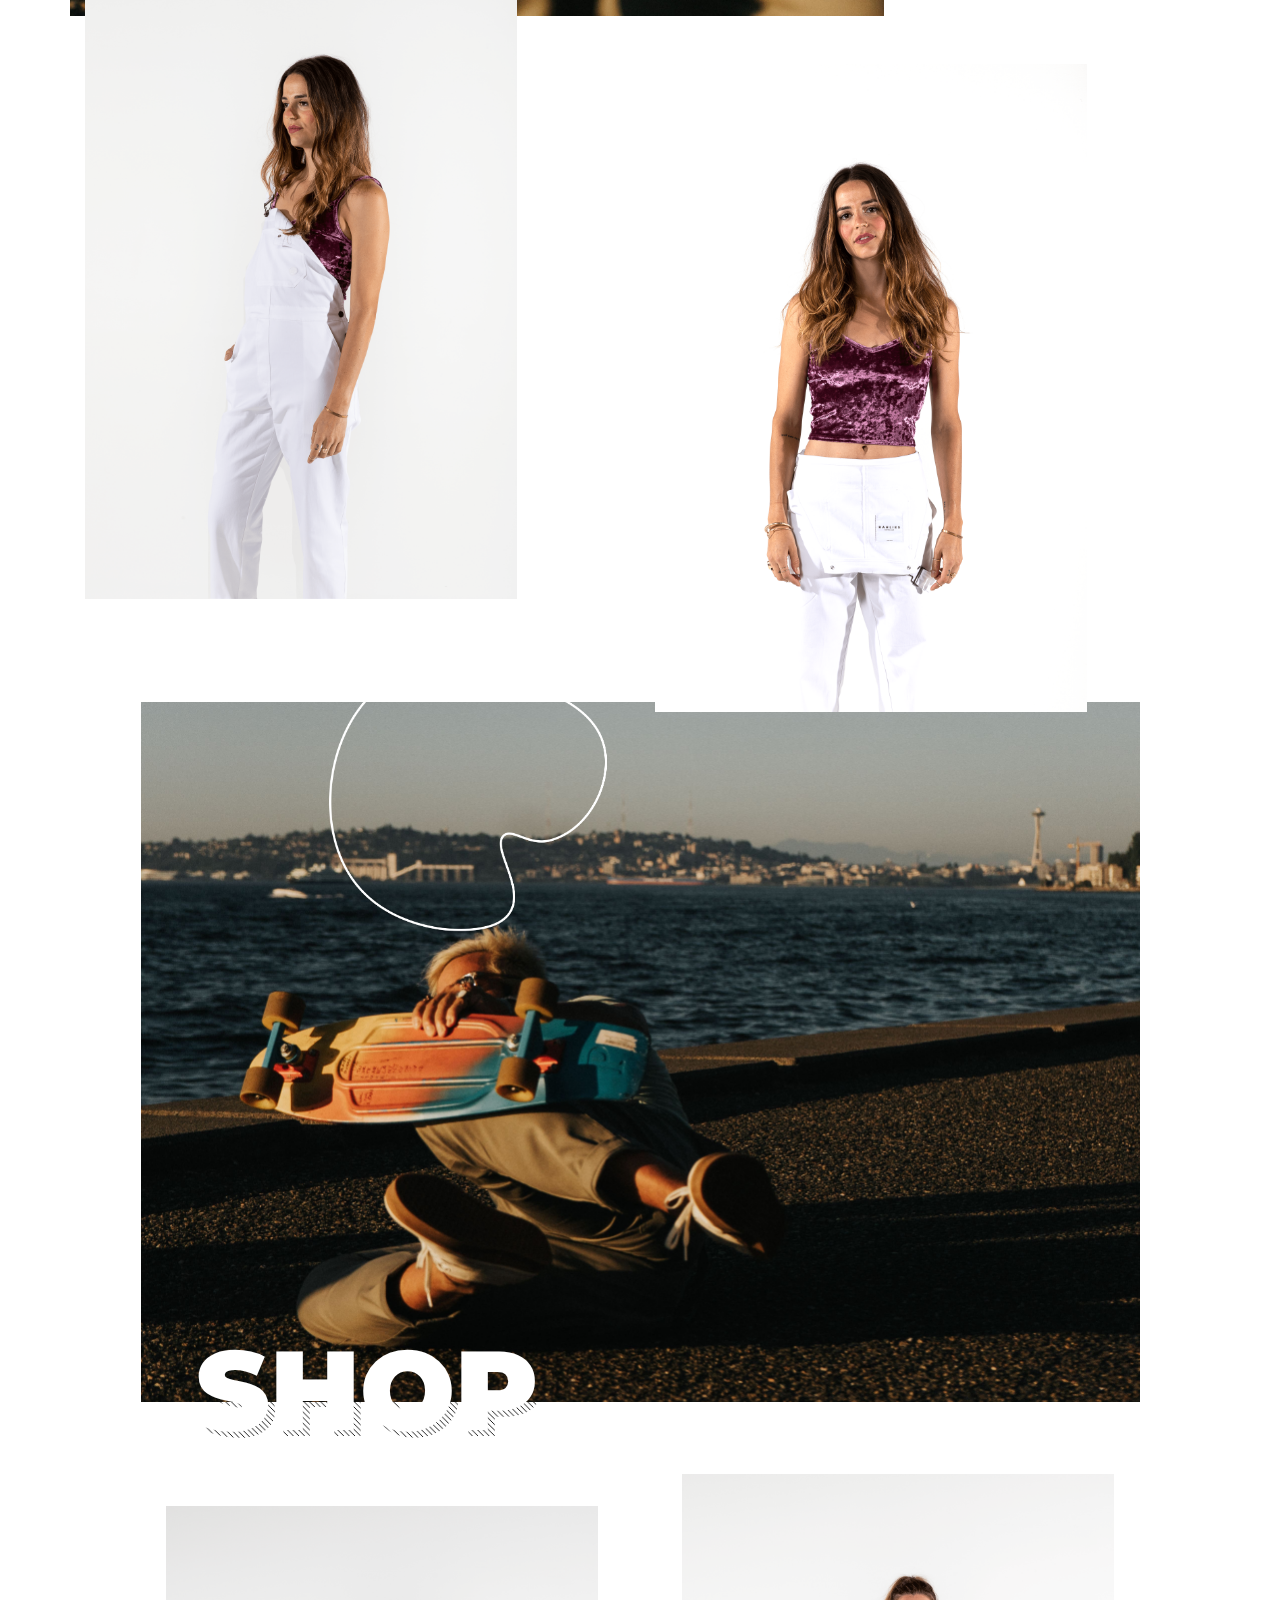
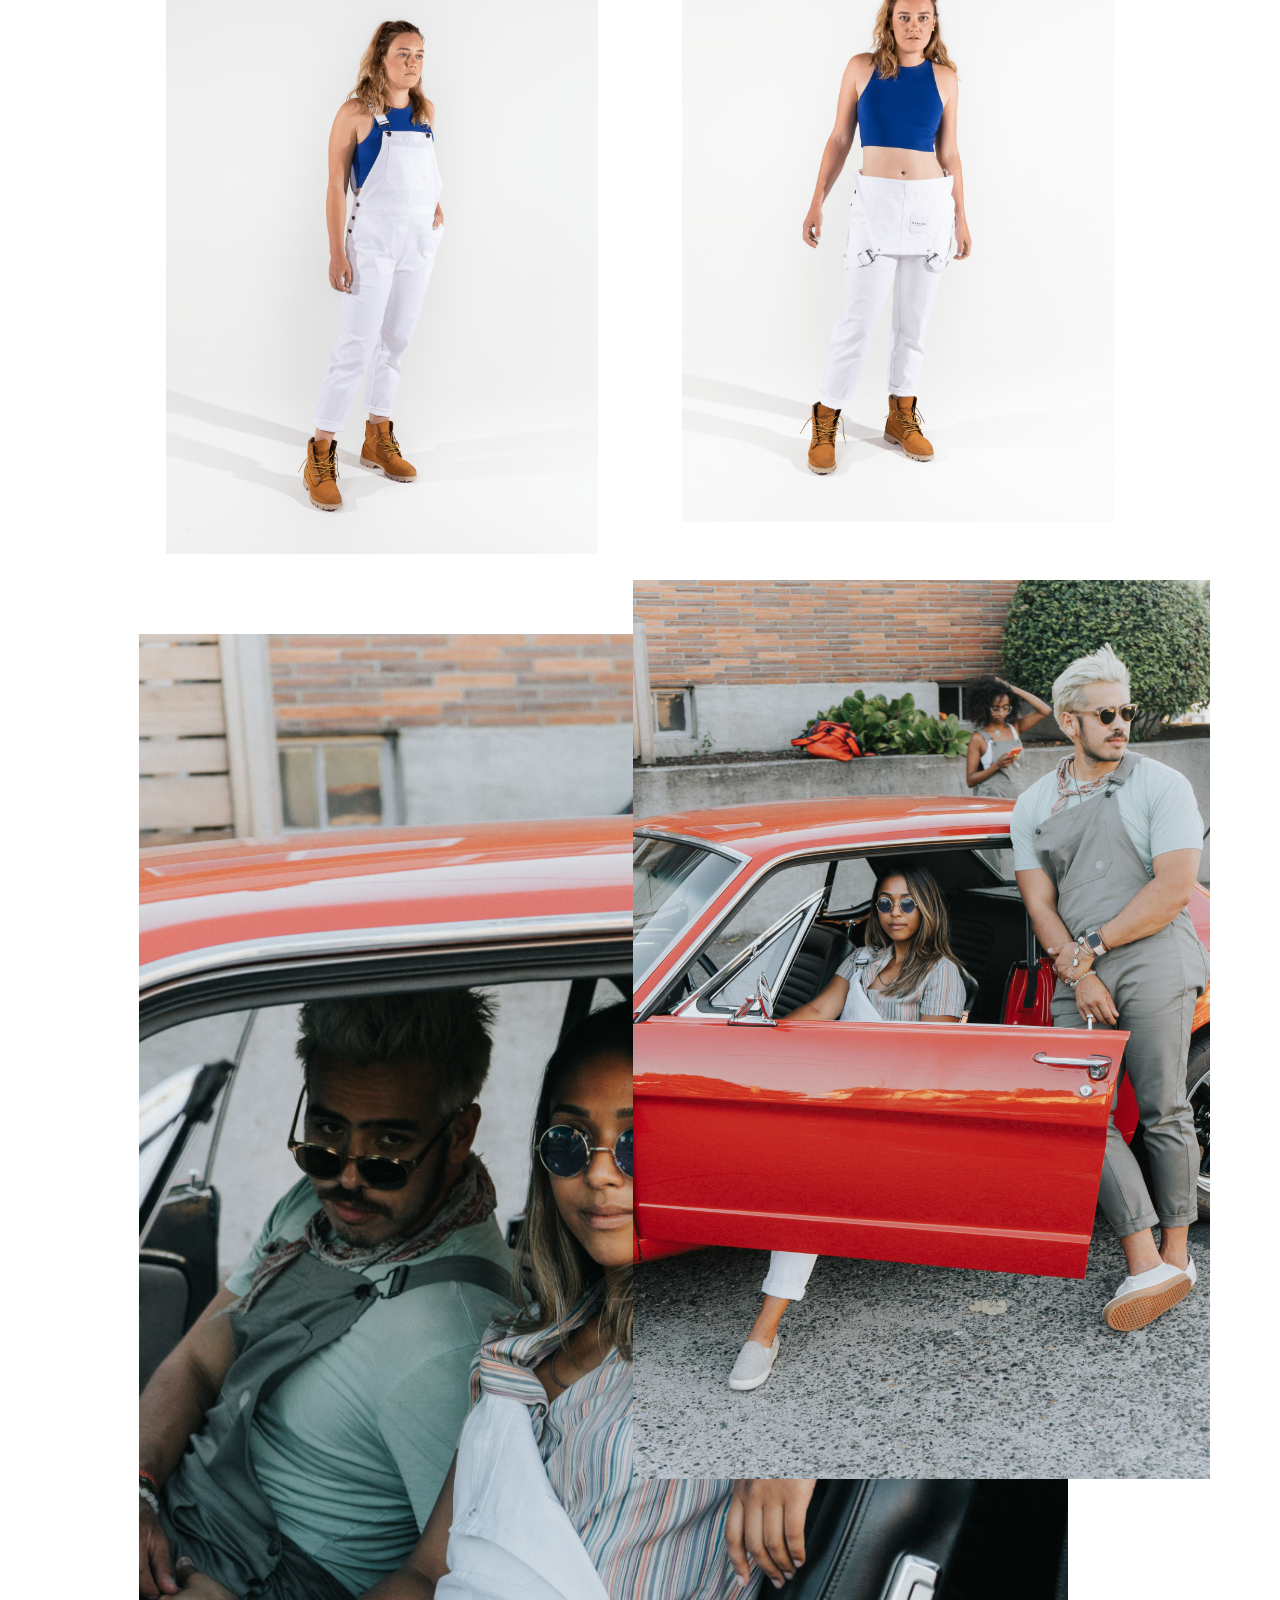
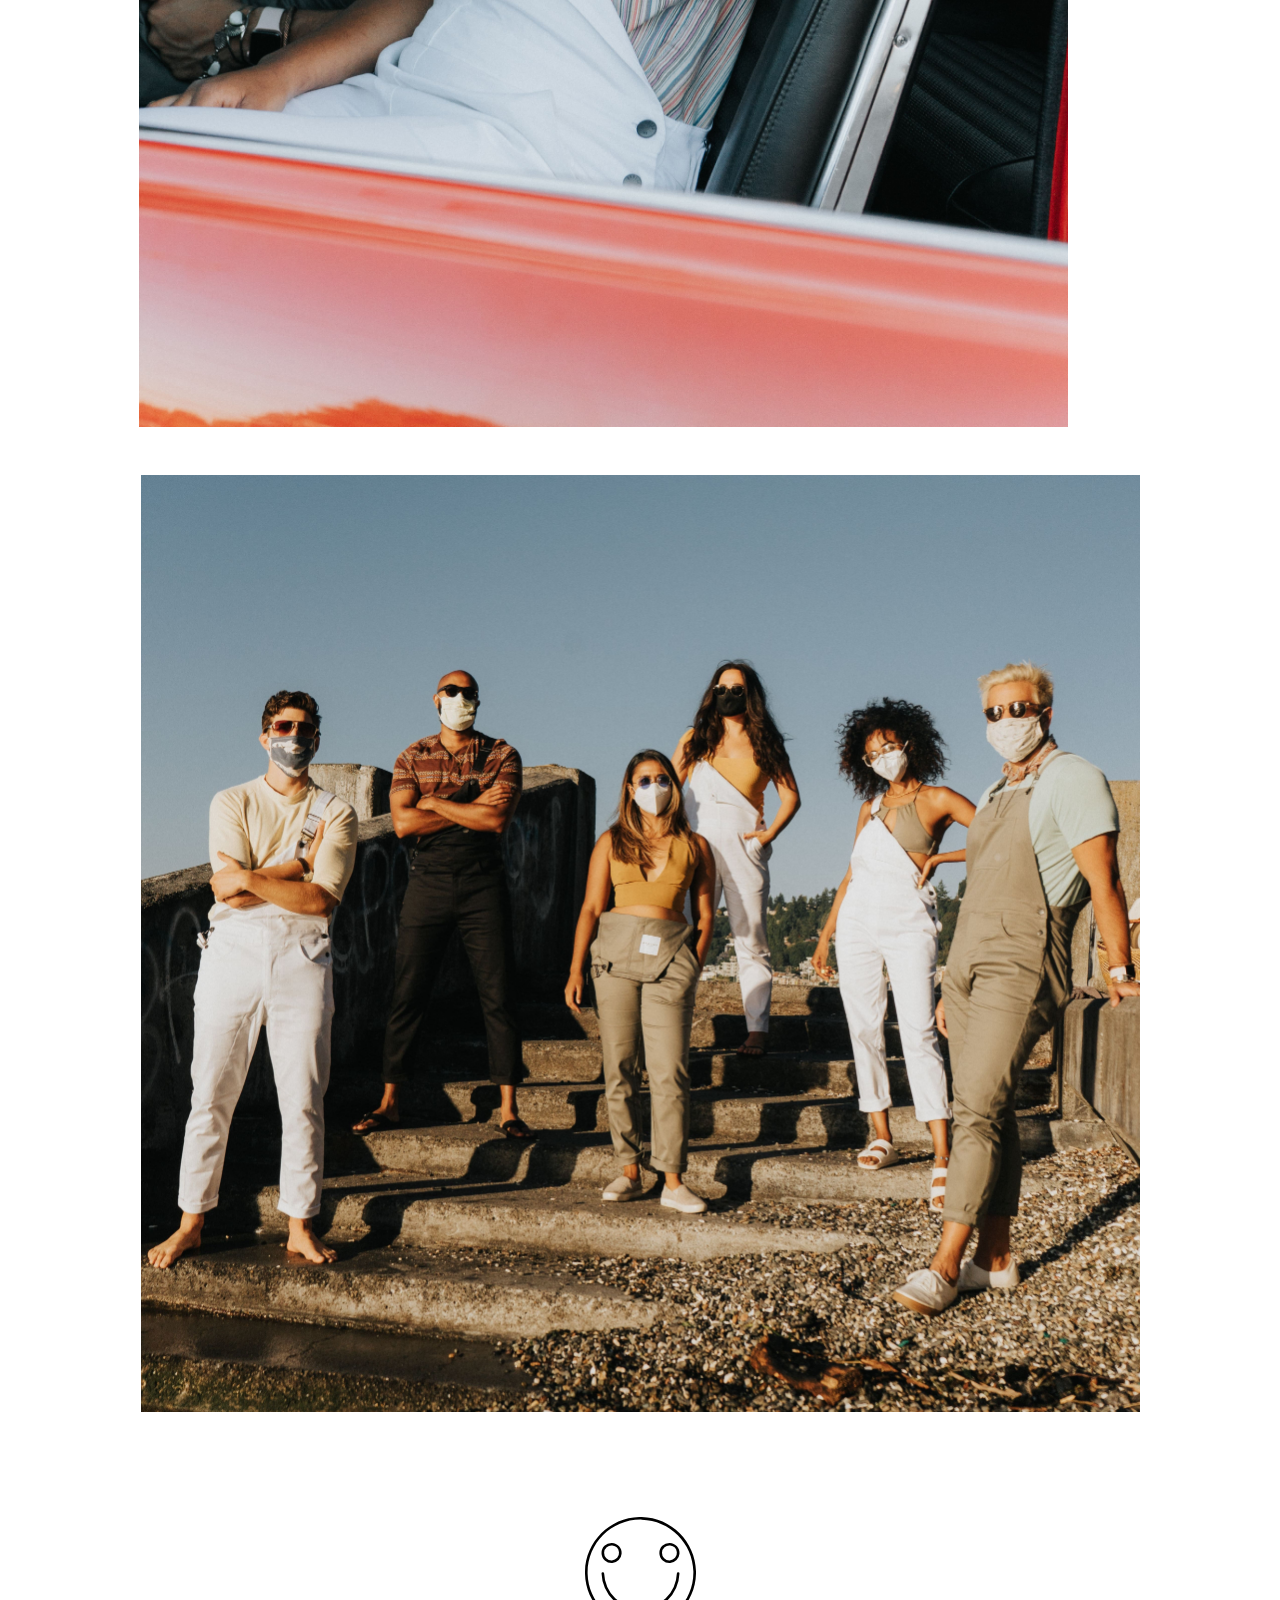
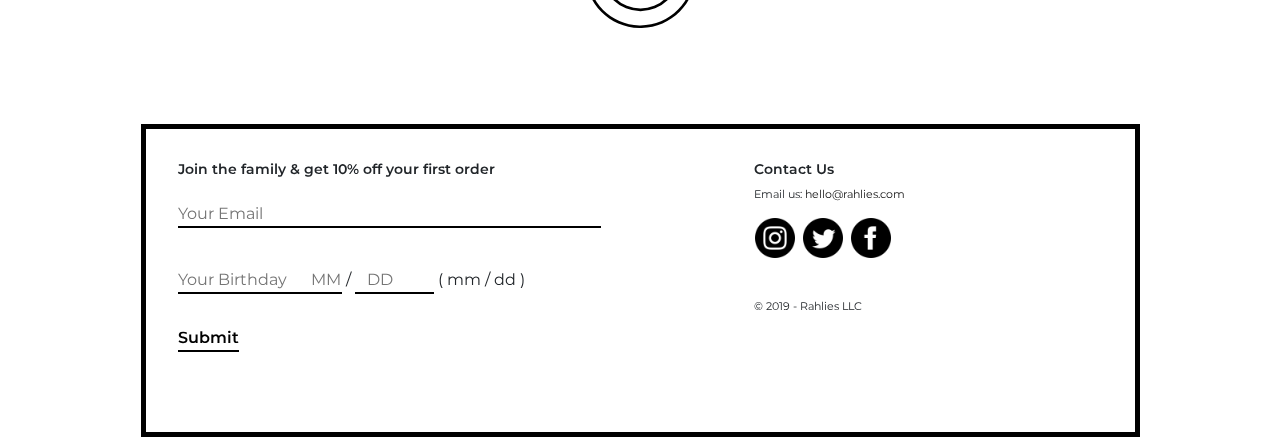
==== commit b9532764: "holiday sale" ====
--- a/index.html
+++ b/index.html
@@ -71,7 +71,7 @@
   
   <div class="full-page">
   <div class="promo-banner">
-    <a href="/shop"><p>Use code: <strong>GOODTIMES</strong> for 10% off your first order!</p></a>
+    <a href="/shop"><p>Use code: <strong>HOLIDAY20</strong> for 20% off your holiday order!</p></a>
   </div>
   <!-- Navigation -->
  <!-- <nav class="navbar navbar-expand-lg navbar-light fixed-top py-3" id="mainNav">
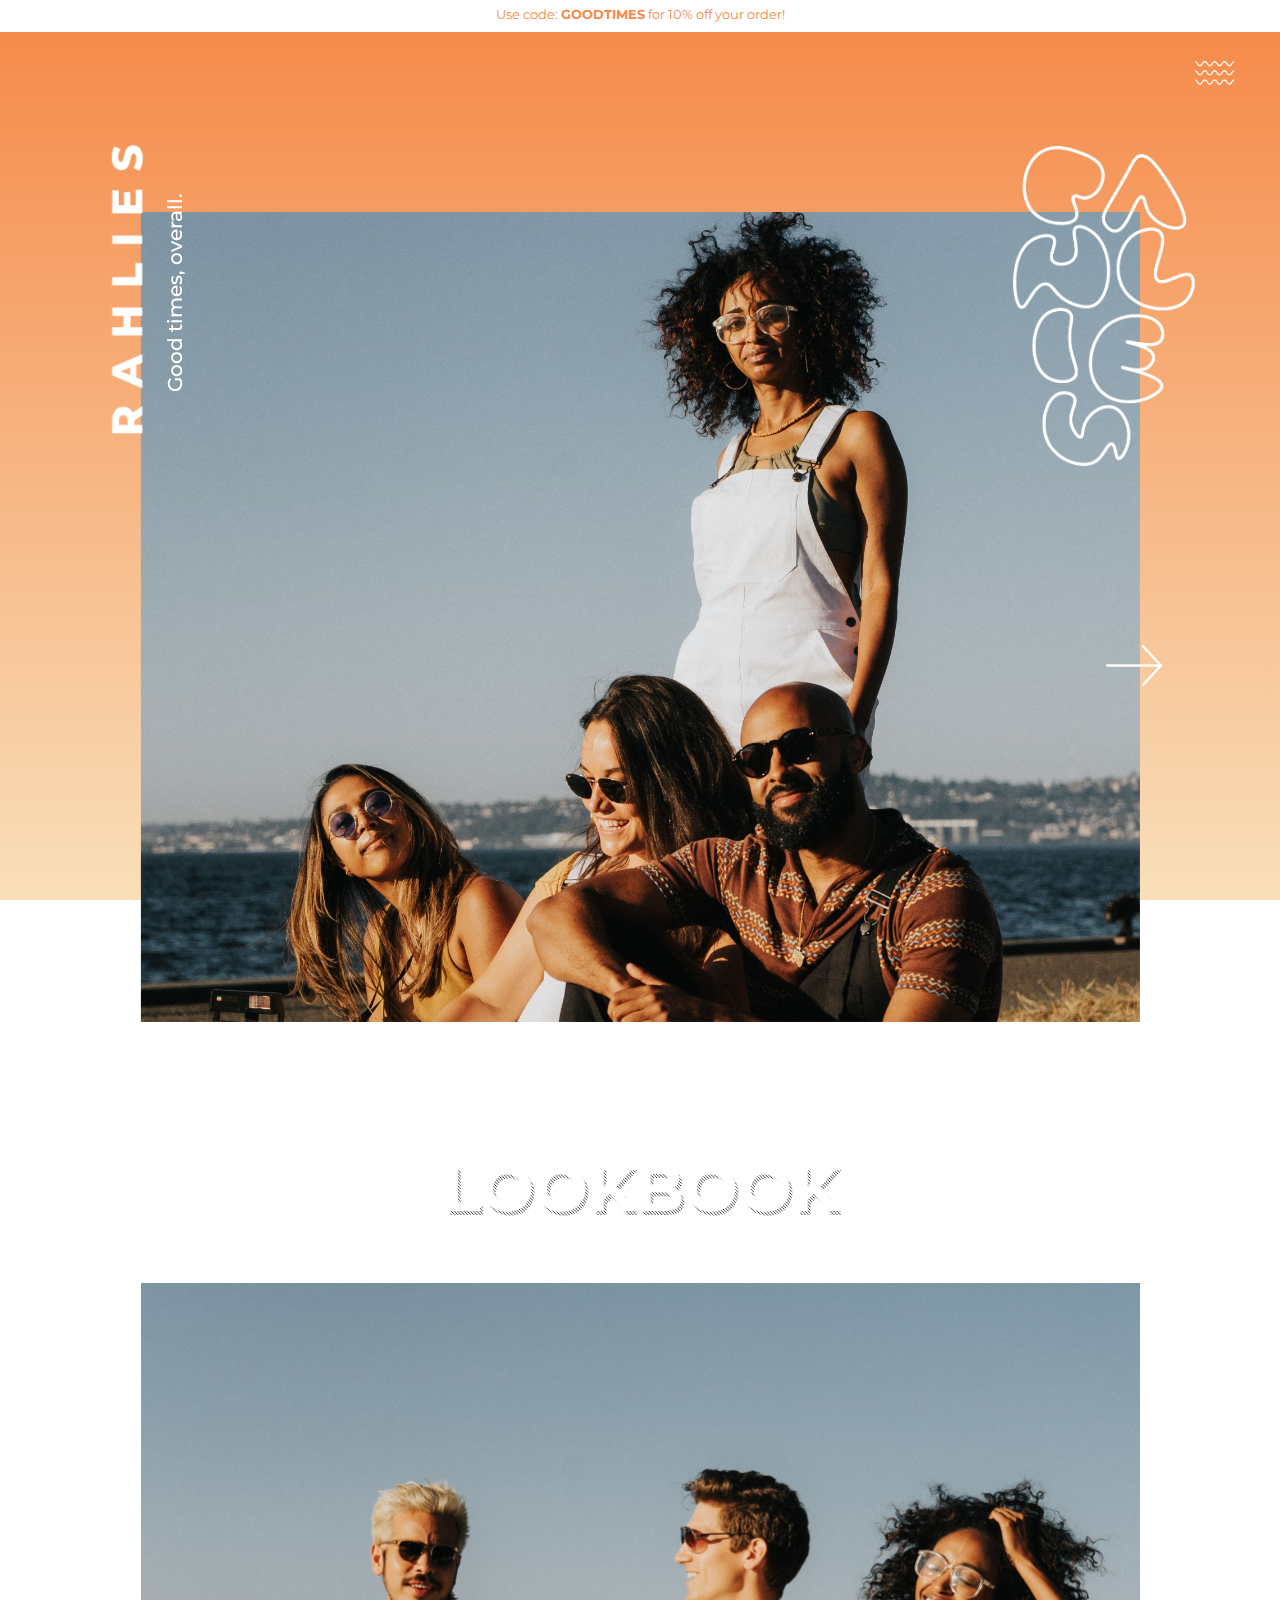
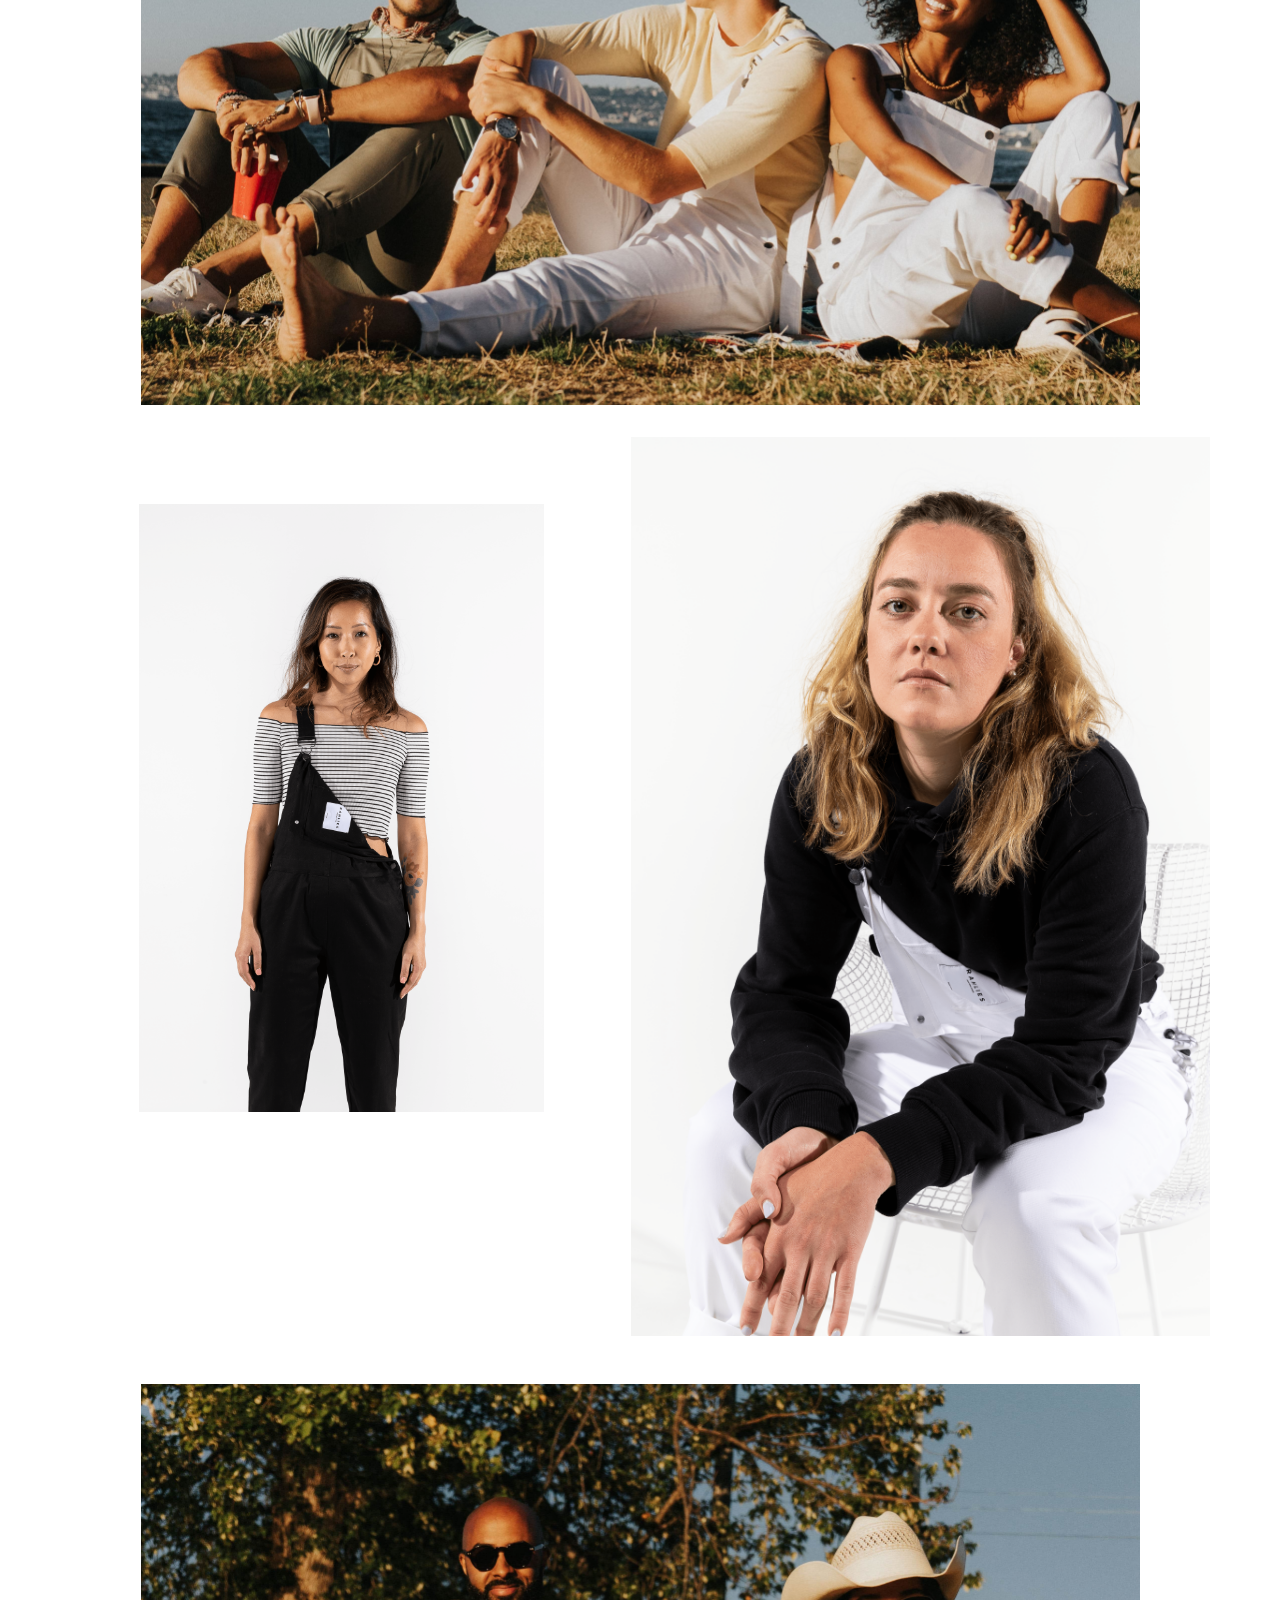
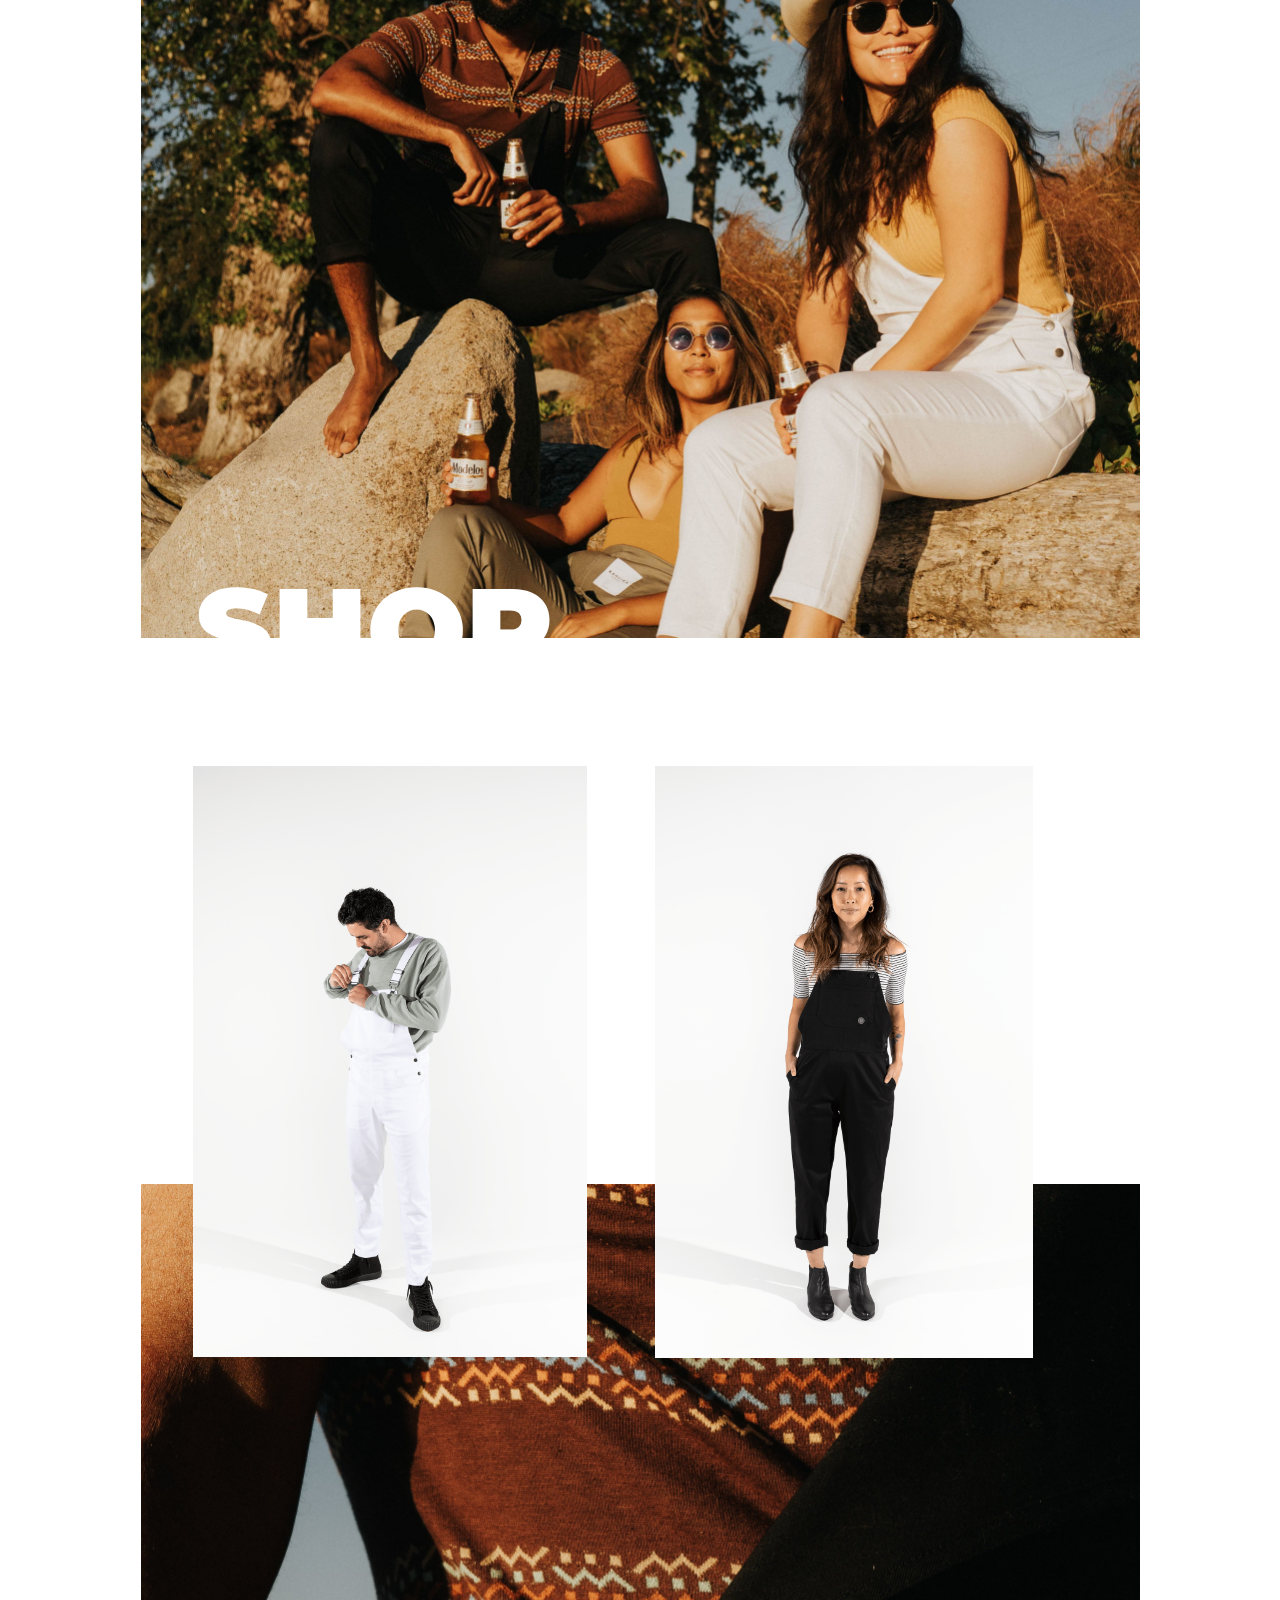
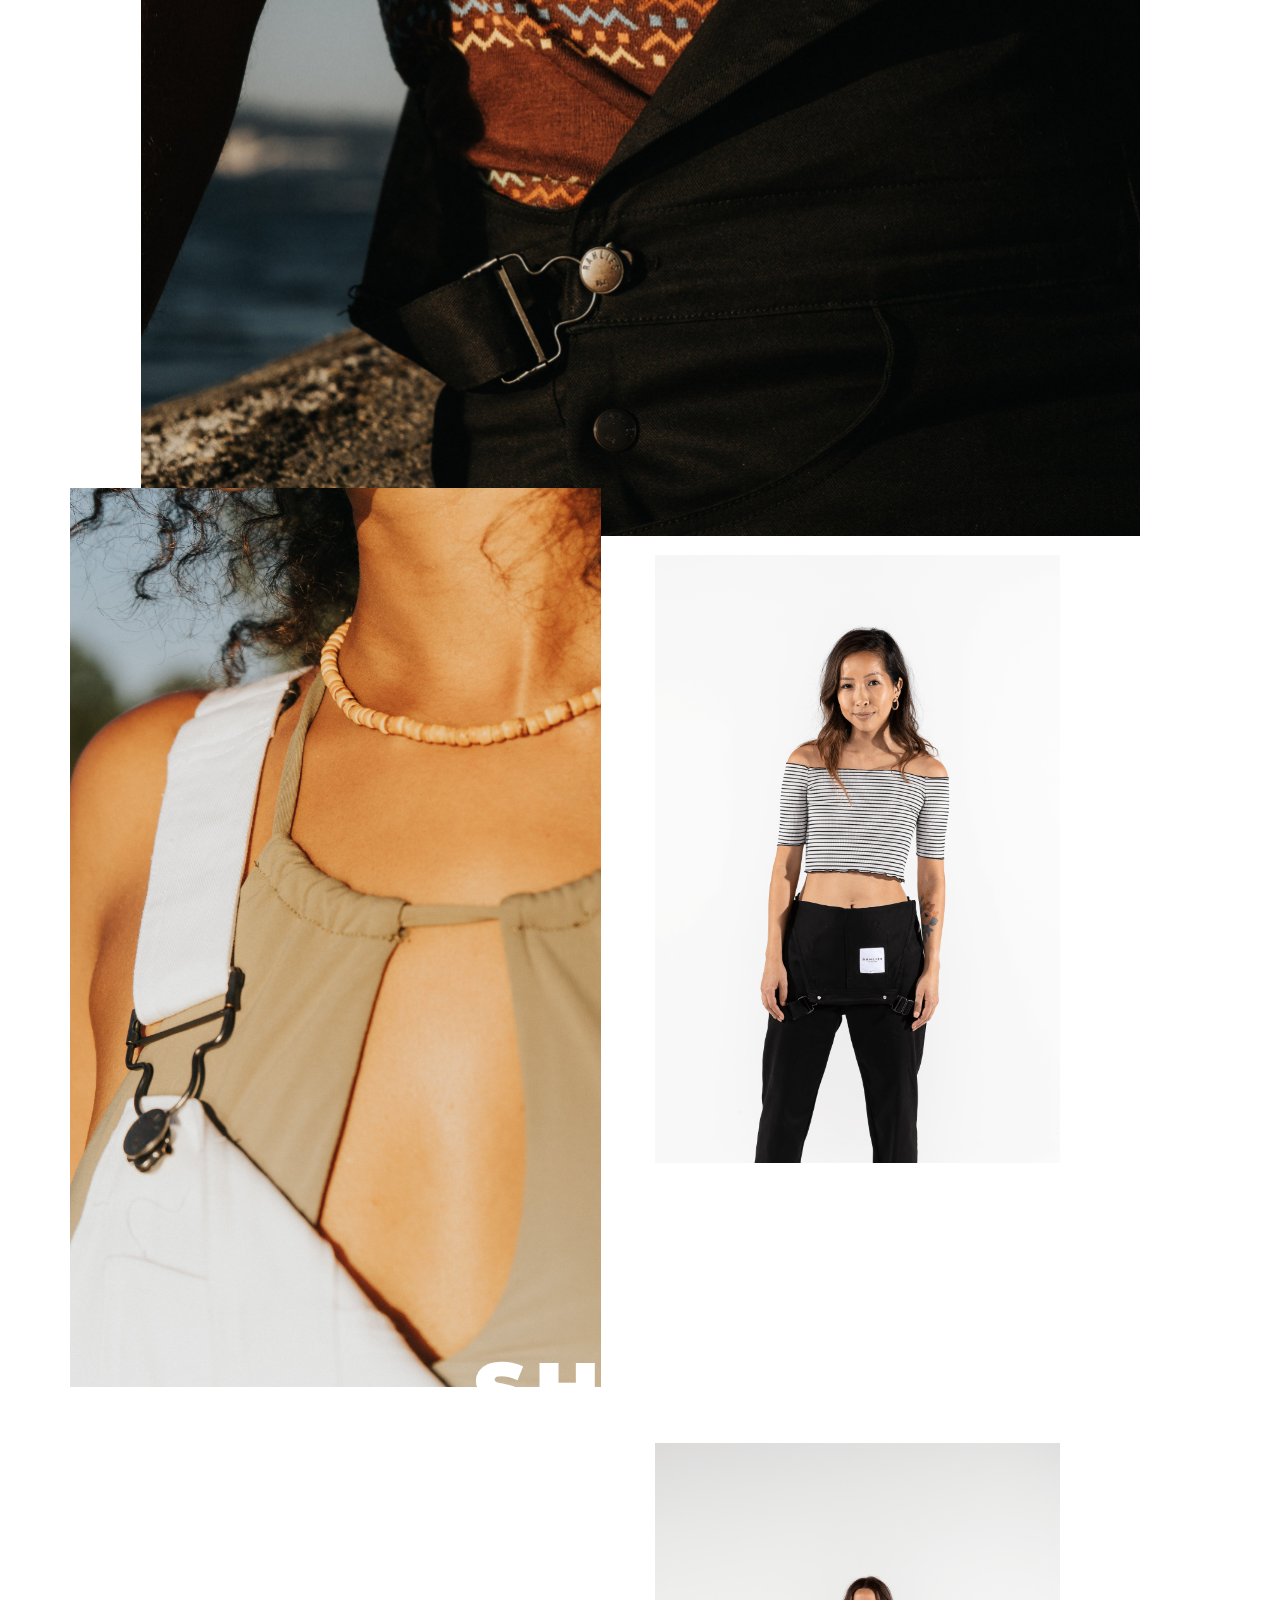
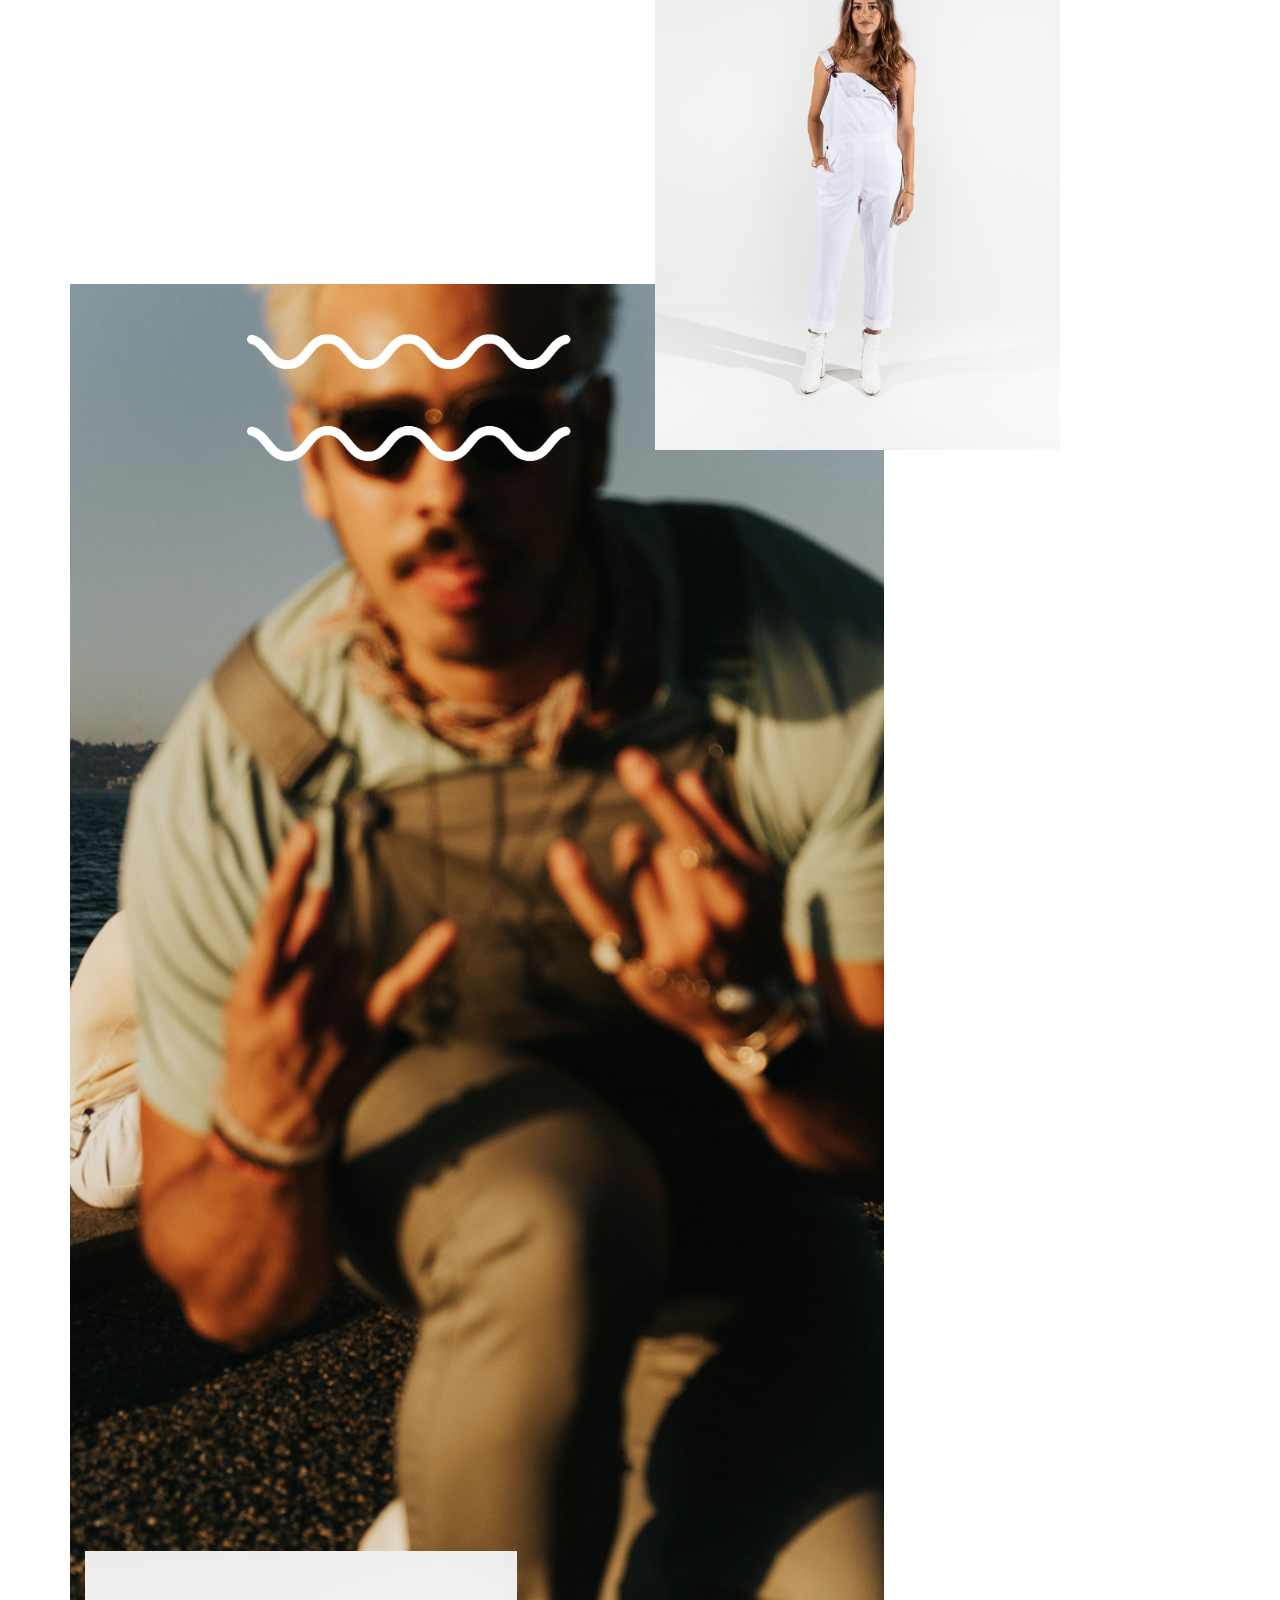
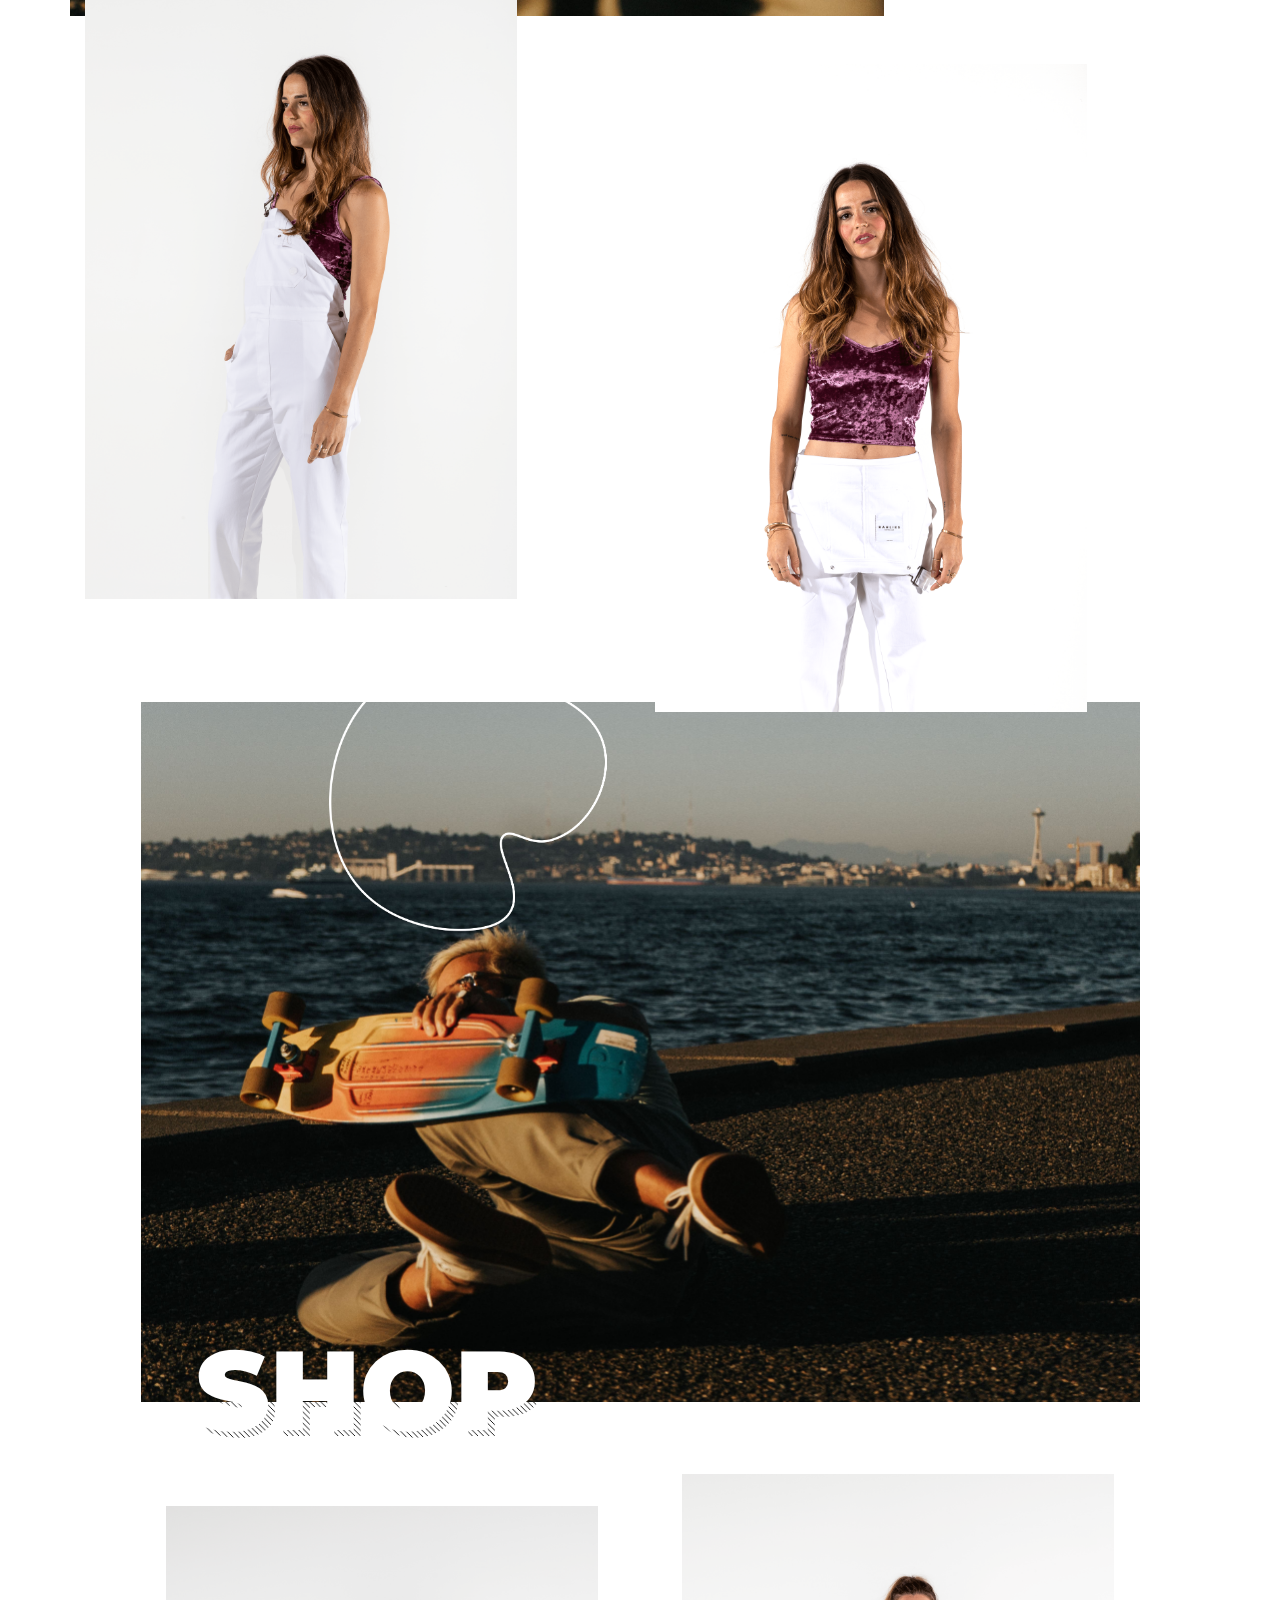
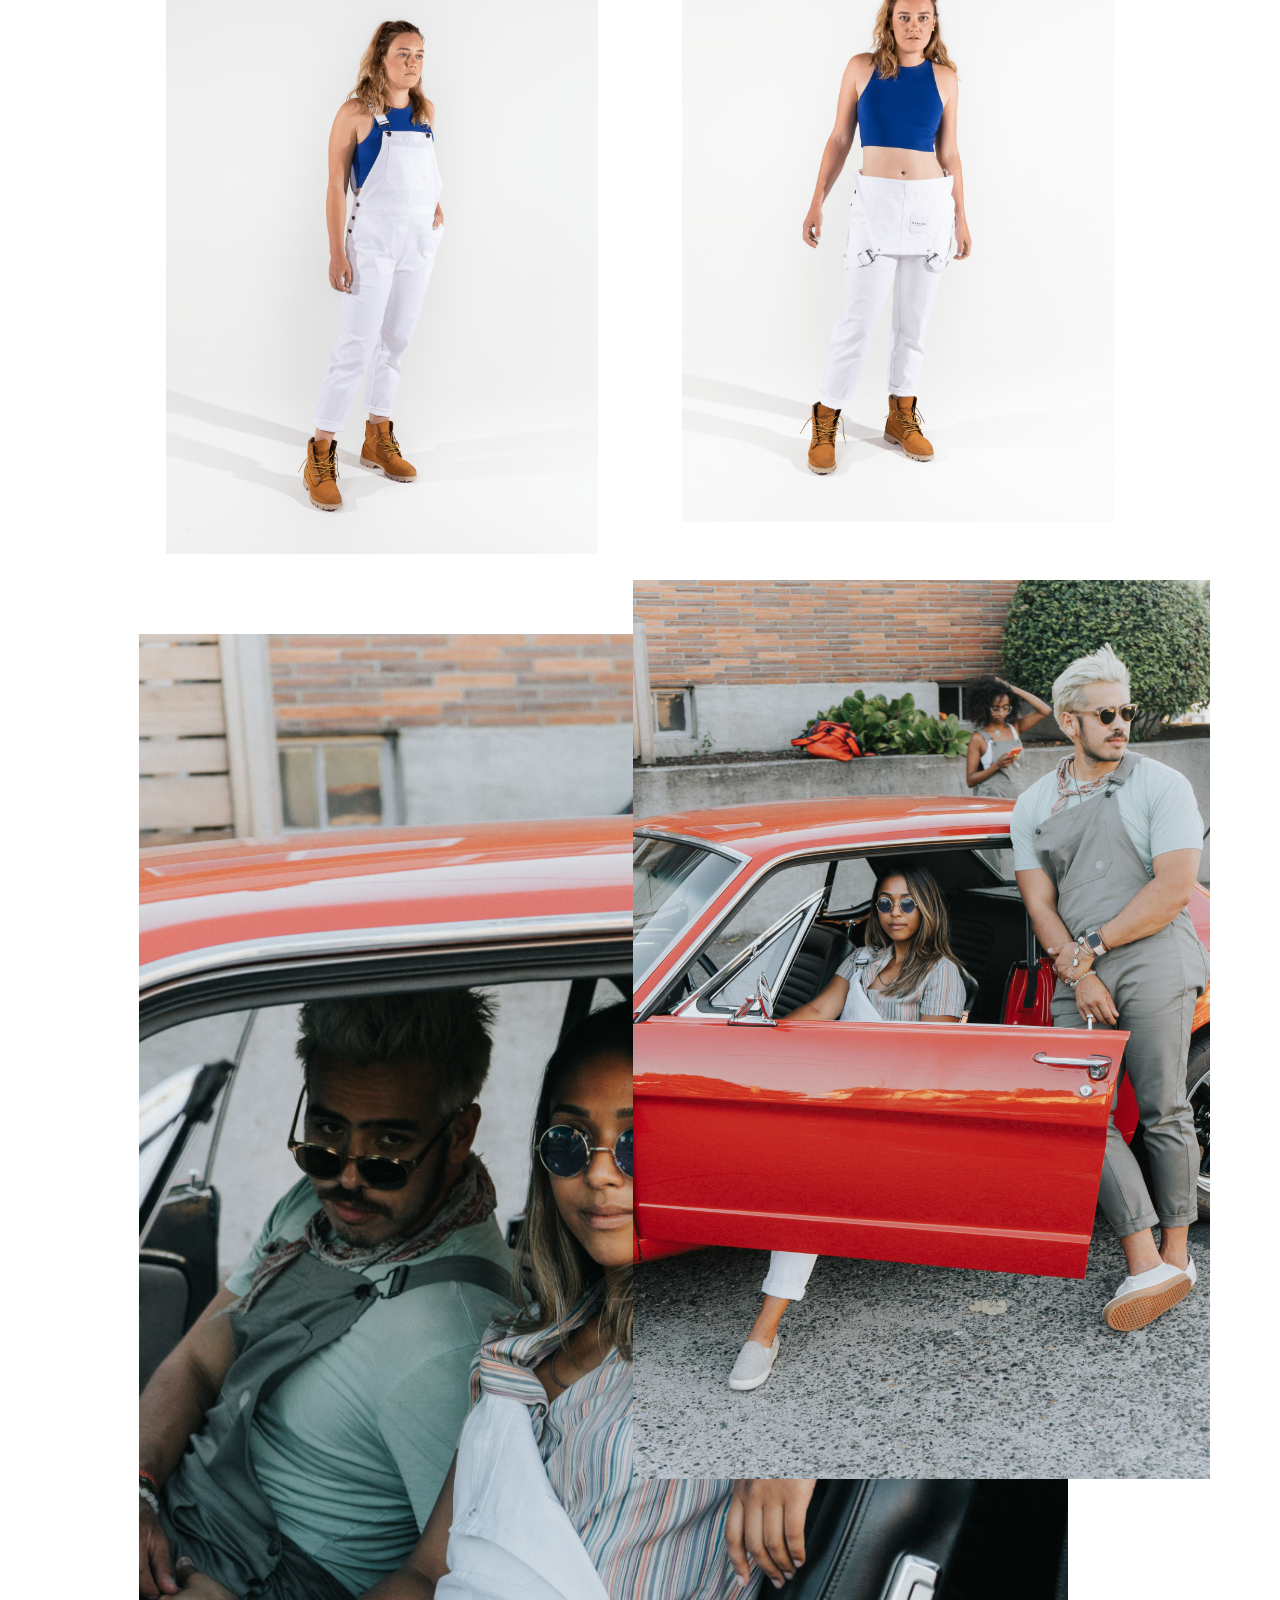
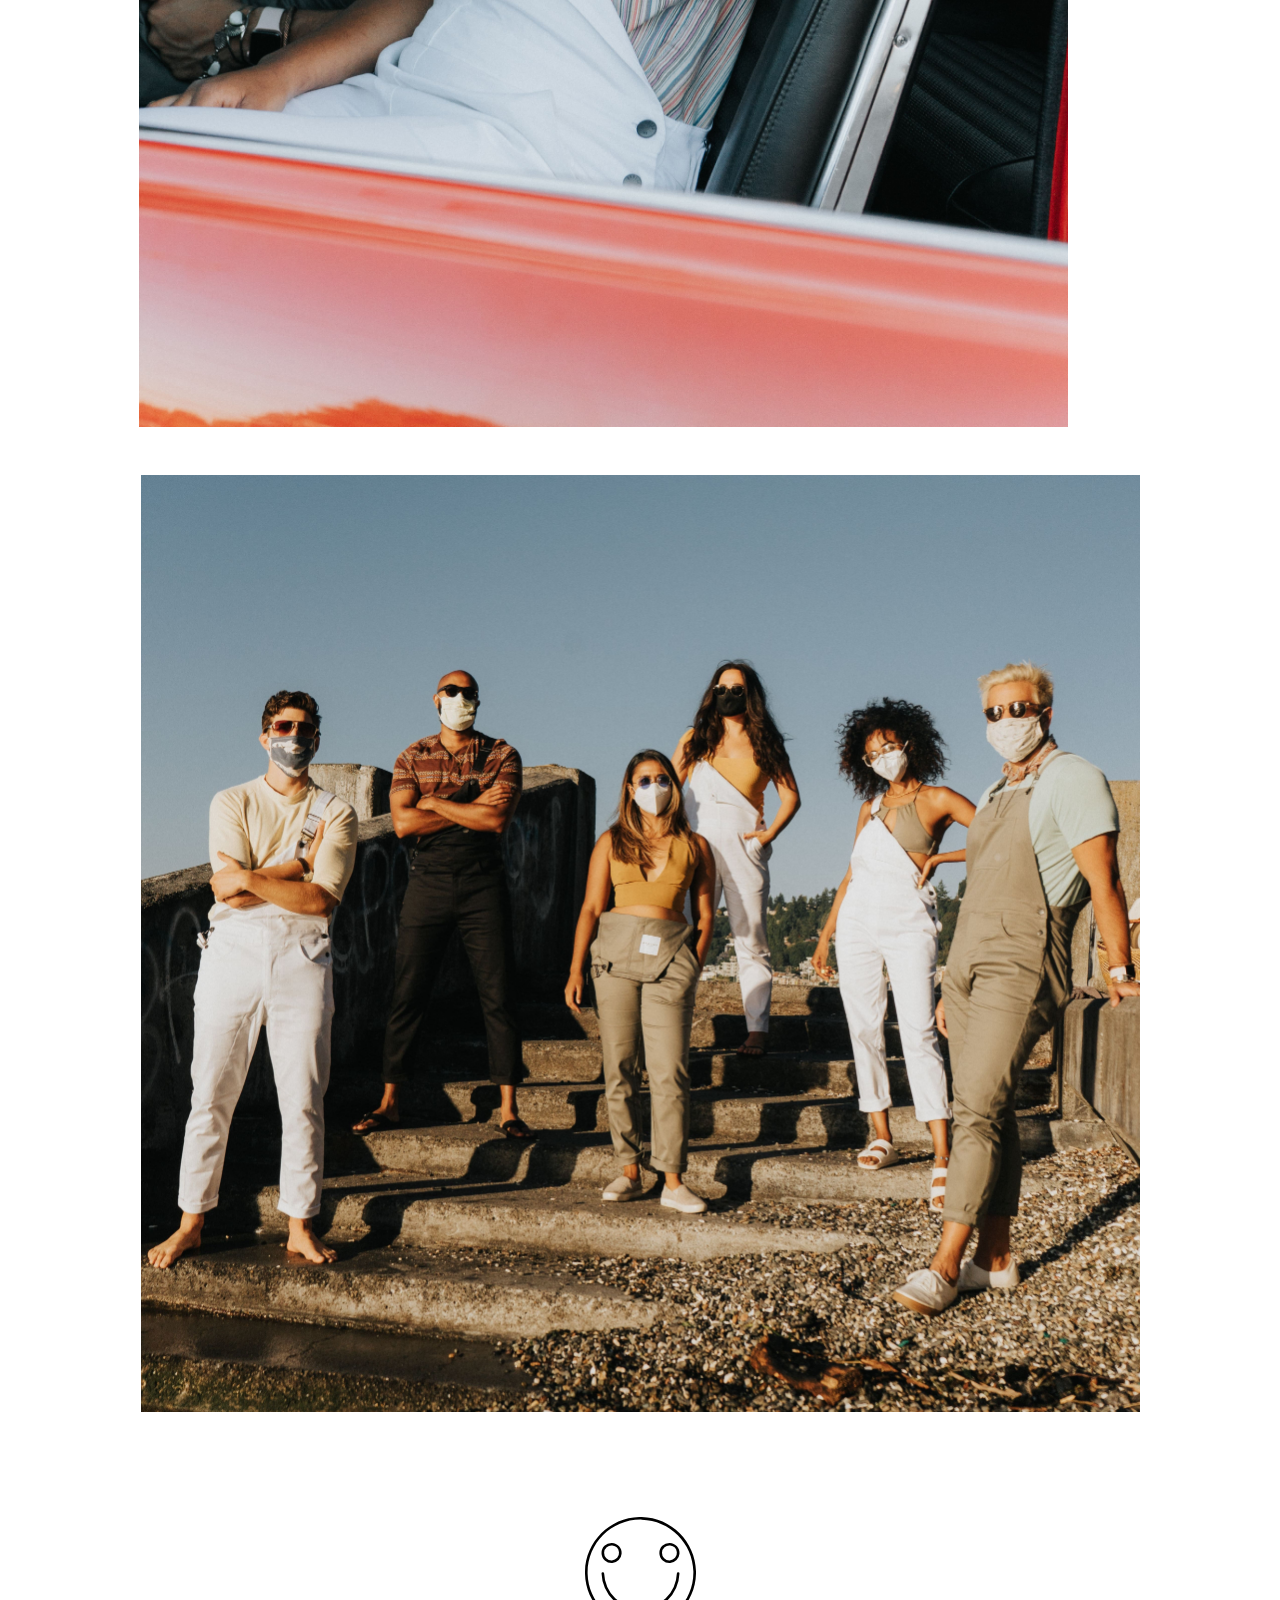
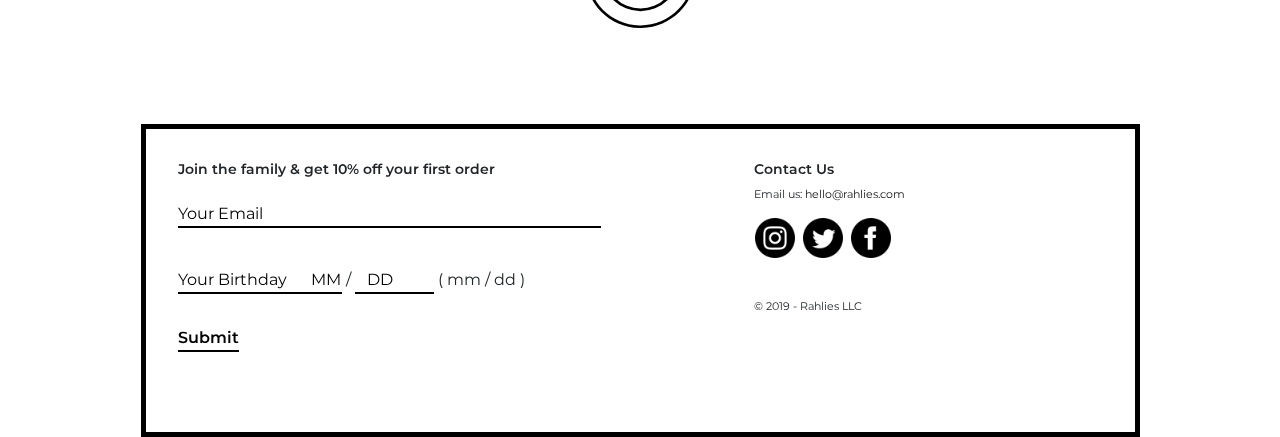
==== commit a89ecff7: "FM and discount code update" ====
--- a/index.html
+++ b/index.html
@@ -71,7 +71,7 @@
   
   <div class="full-page">
   <div class="promo-banner">
-    <a href="/shop"><p>Use code: <strong>HOLIDAY20</strong> for 20% off your holiday order!</p></a>
+    <a href="/shop"><p>Use code: <strong>GOODTIMES</strong> for 10% off your order!</p></a>
   </div>
   <!-- Navigation -->
  <!-- <nav class="navbar navbar-expand-lg navbar-light fixed-top py-3" id="mainNav">
